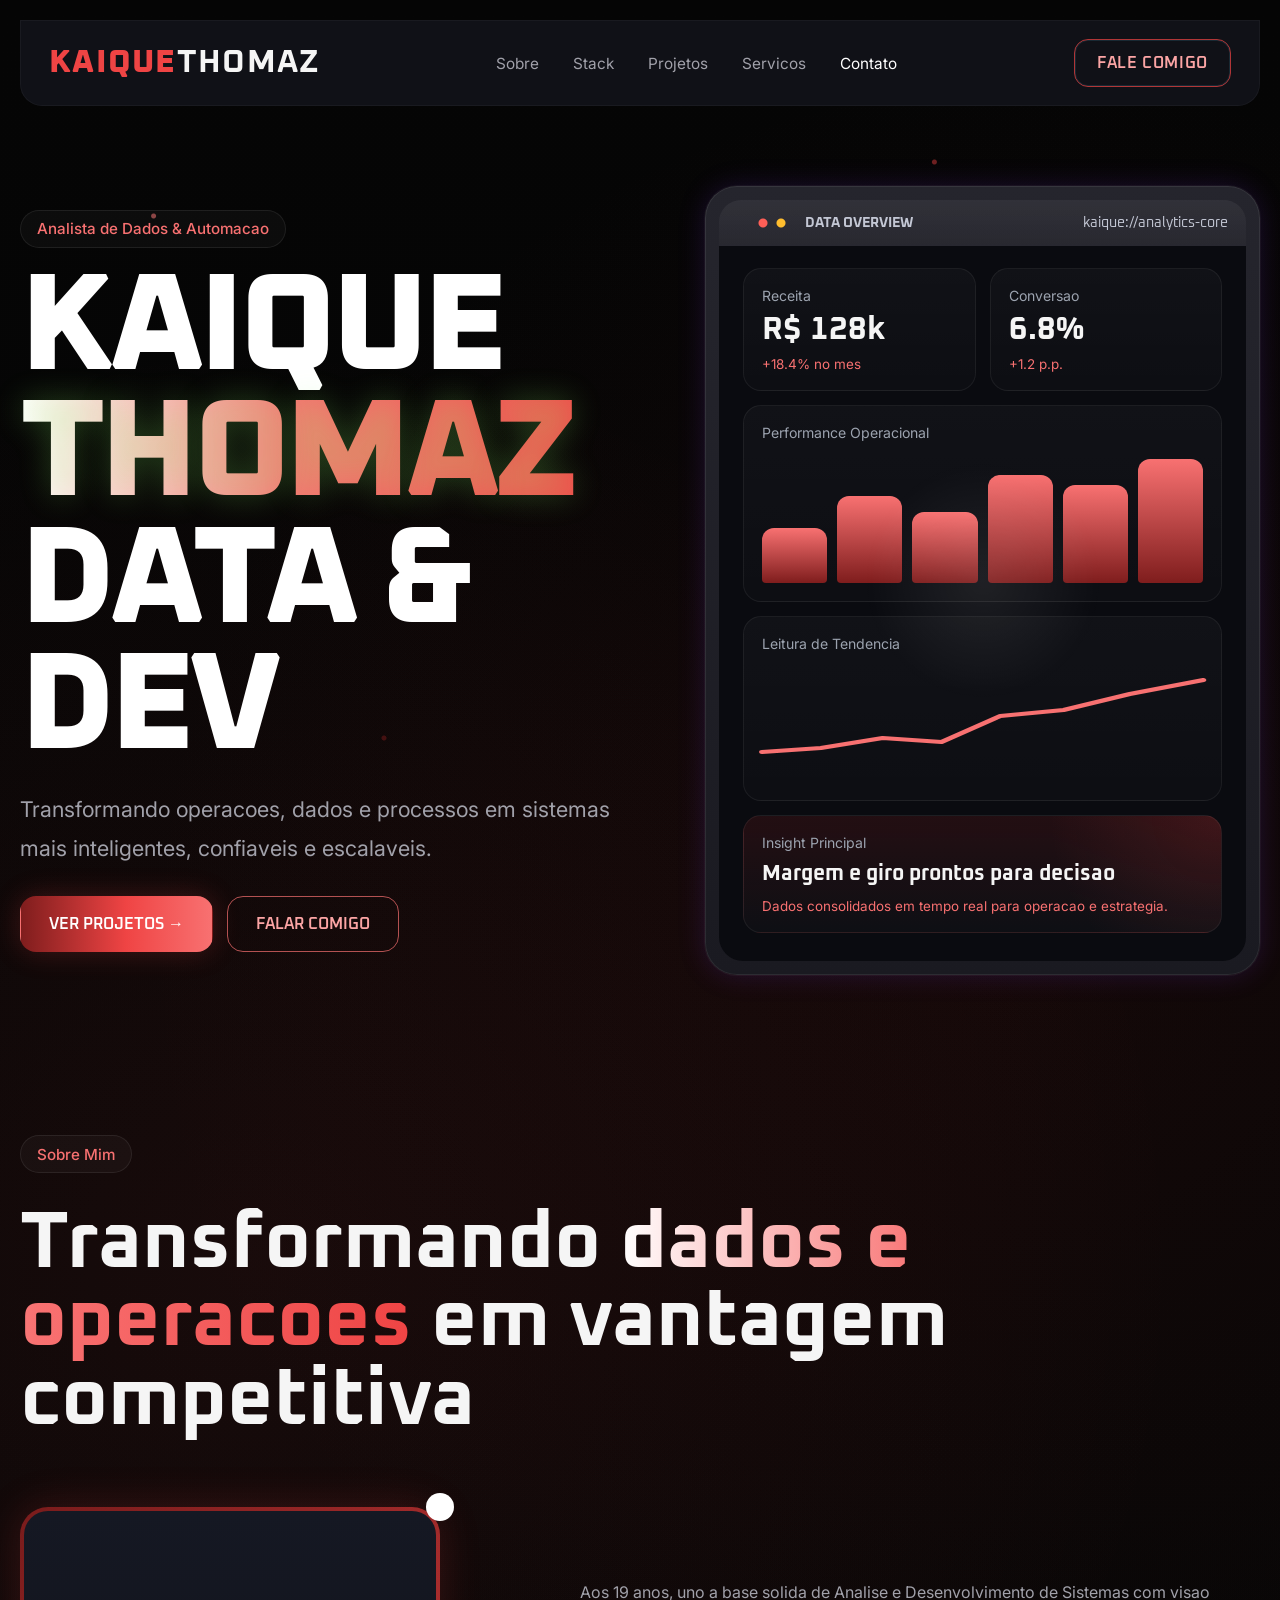
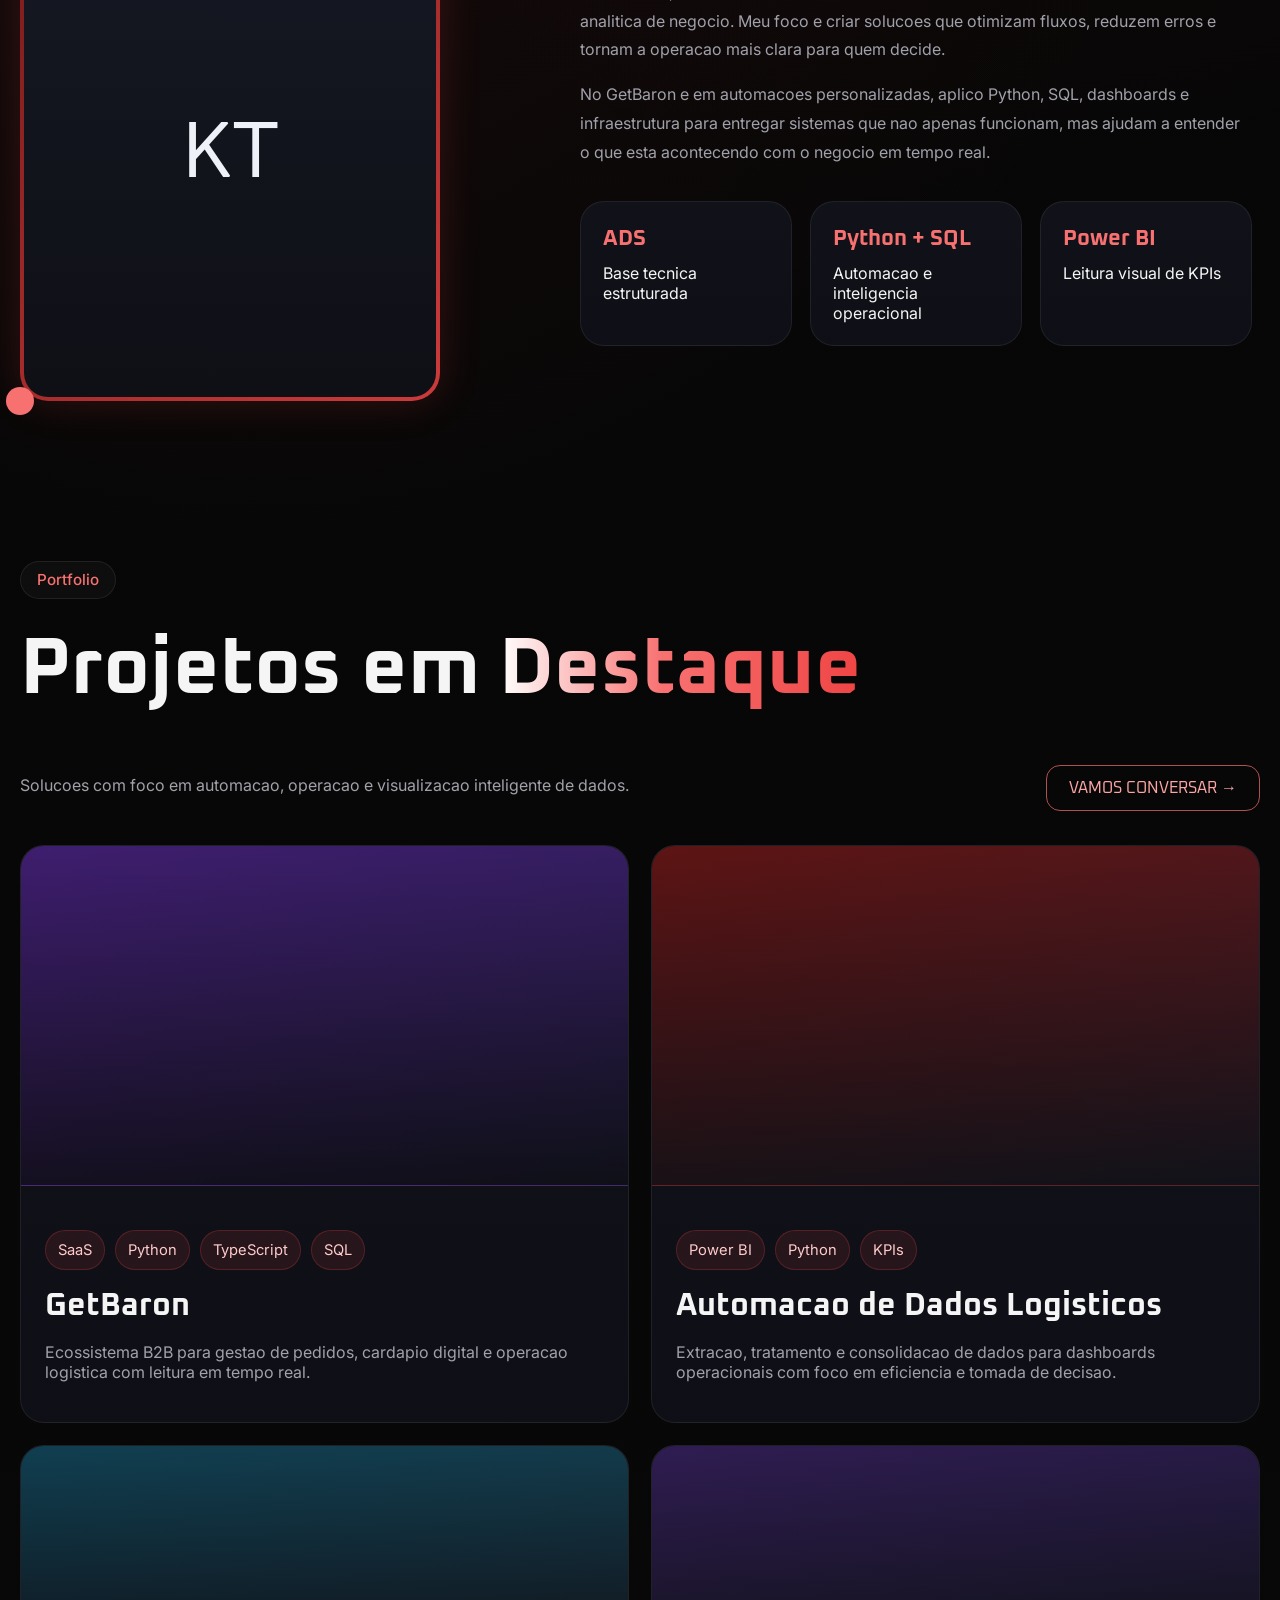
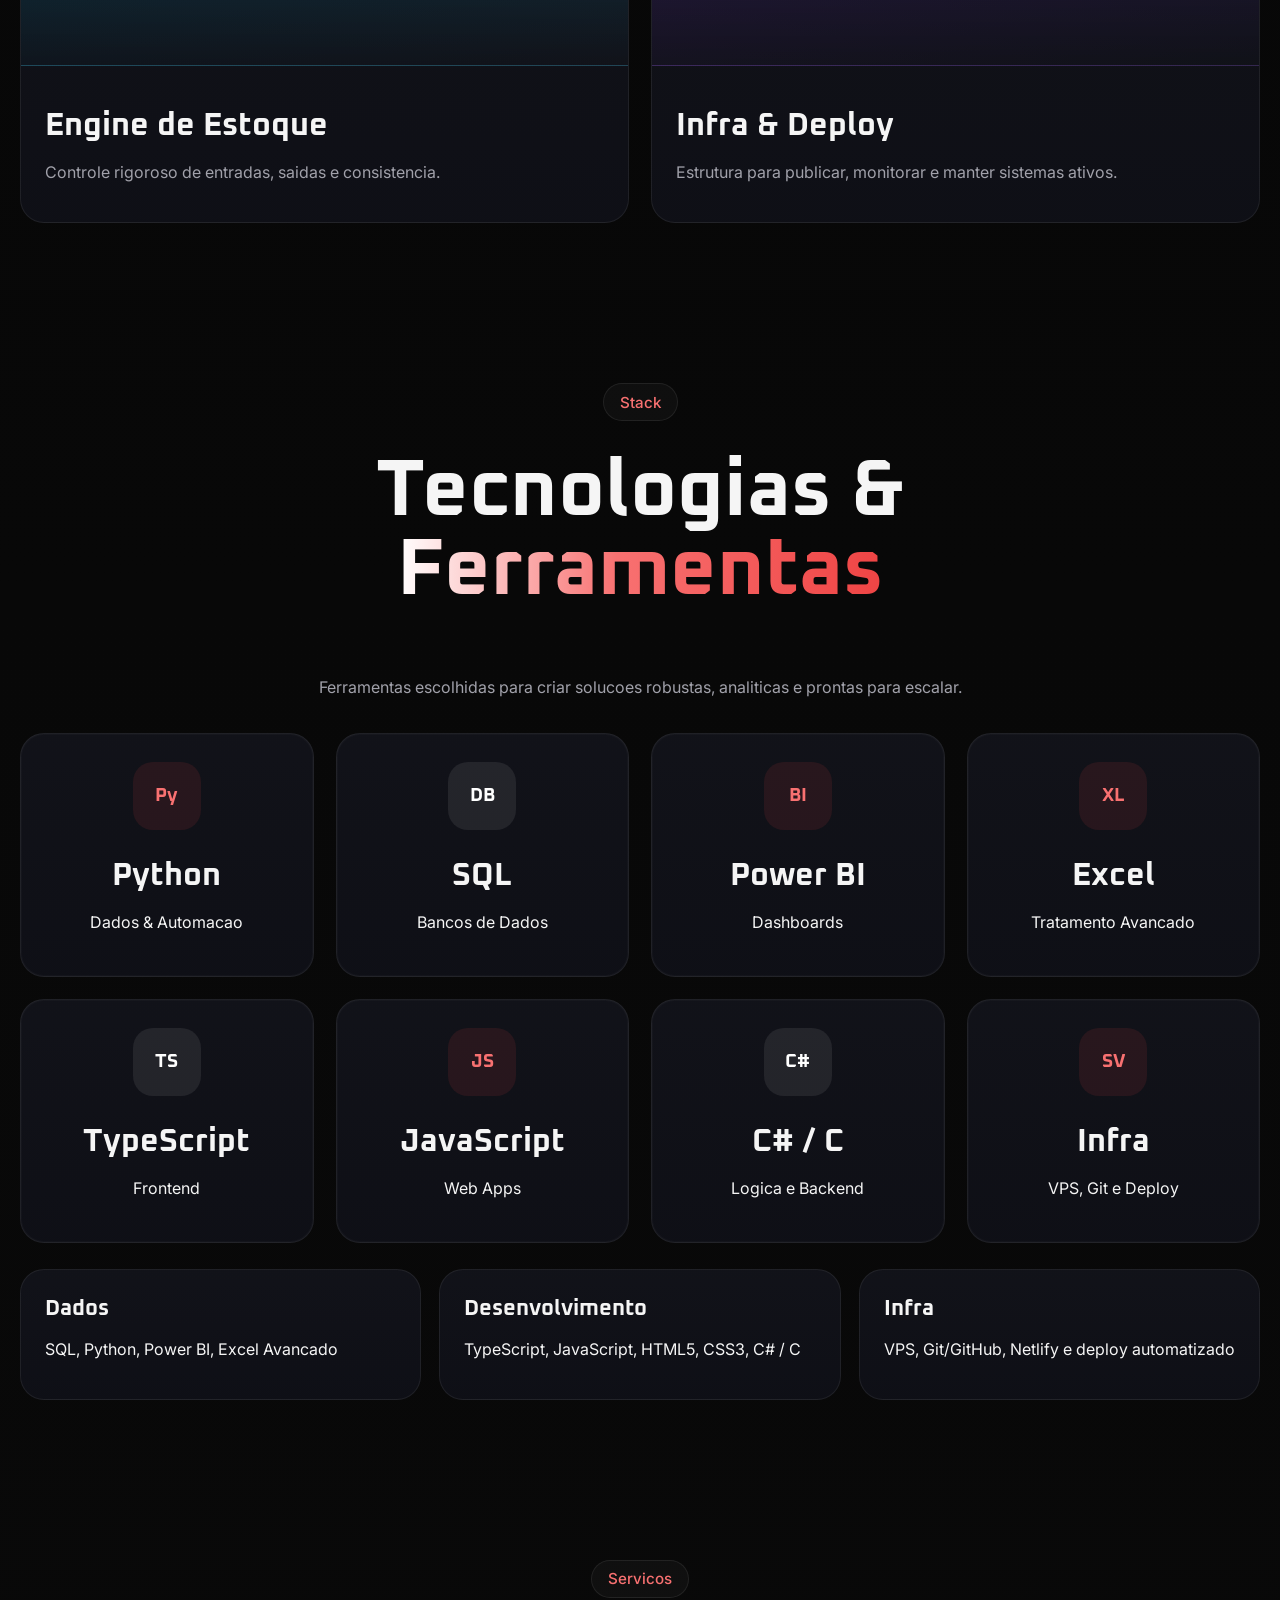
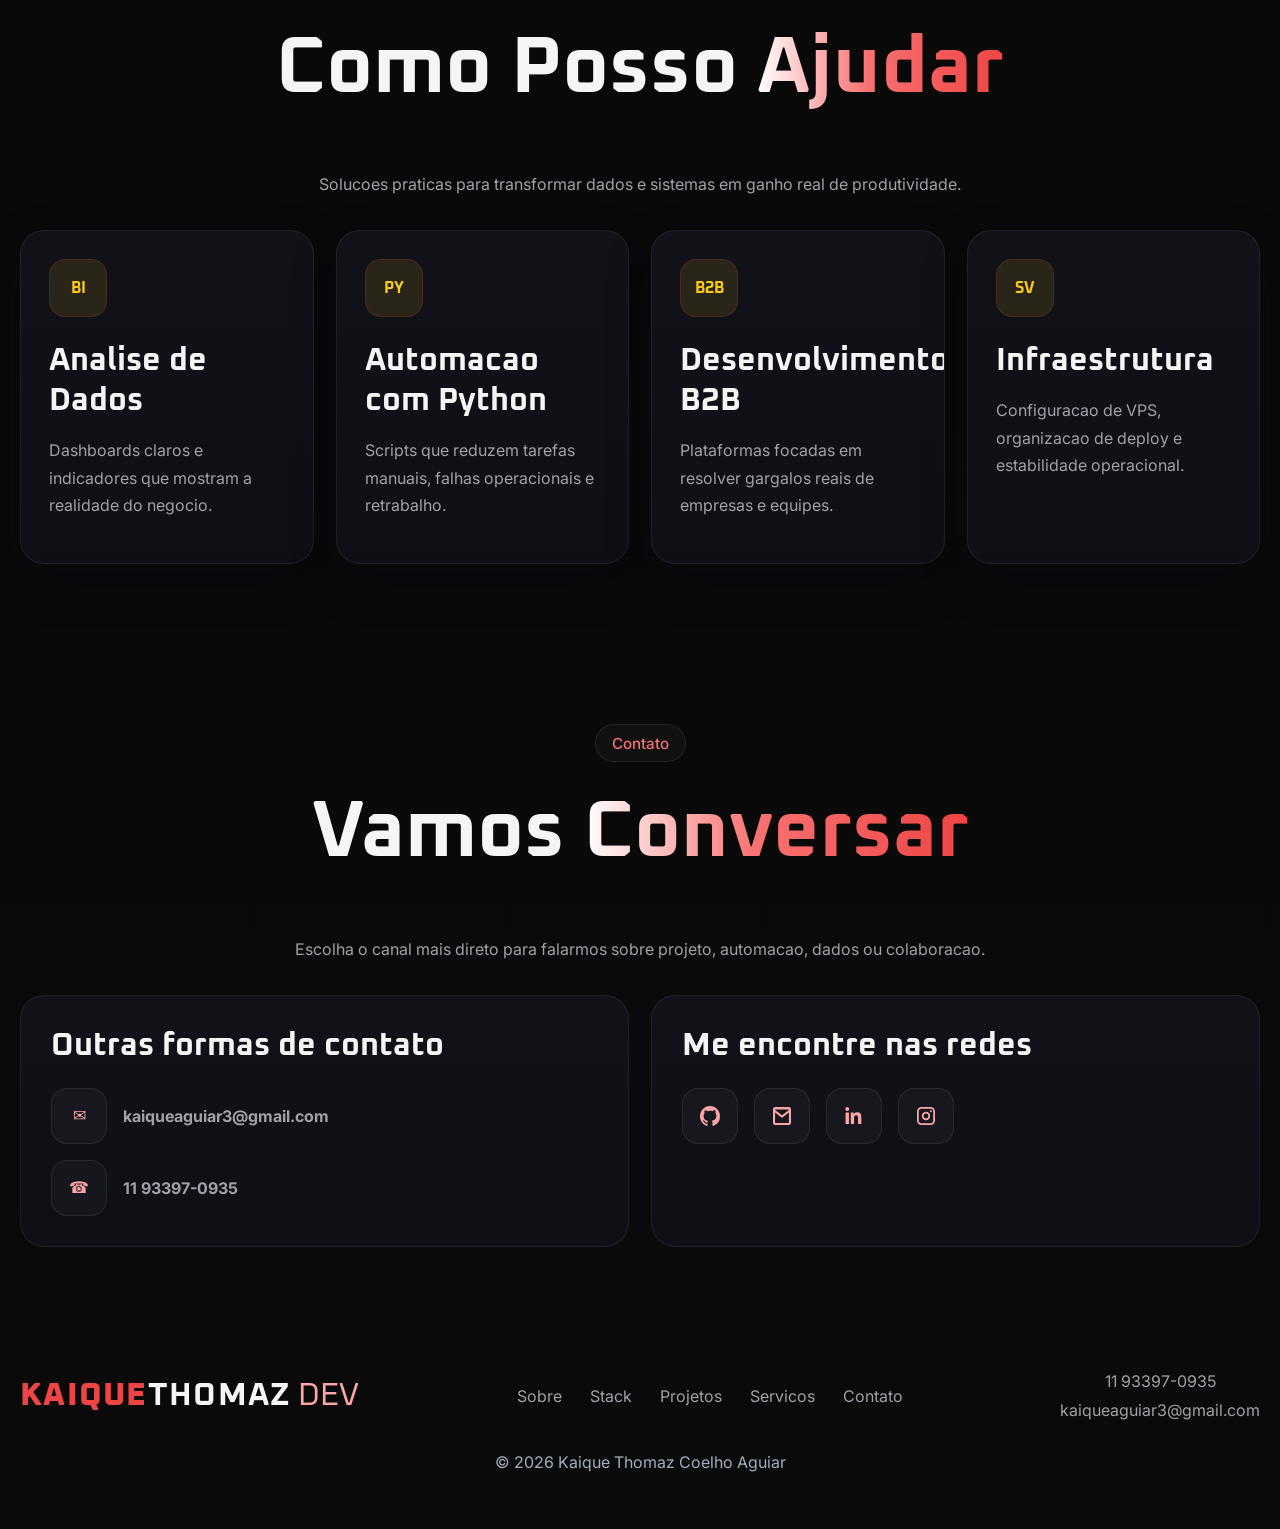
==== index.html @ b76606b0 "fix: mover arquivos para raiz do repositório para resolver erro 404 no Netlify - Movido index.html, " ====
<!DOCTYPE html>
<html lang="pt-BR">
  <head>
    <meta charset="UTF-8" />
    <meta name="viewport" content="width=device-width, initial-scale=1.0" />
    <title>Kaique Thomaz | Data, Automacao e Desenvolvimento</title>
    <meta
      name="description"
      content="Portfolio de Kaique Thomaz com foco em dados, automacao, desenvolvimento B2B e solucoes operacionais."
    />
    <link rel="preconnect" href="https://fonts.googleapis.com" />
    <link rel="preconnect" href="https://fonts.gstatic.com" crossorigin />
    <link
      href="https://fonts.googleapis.com/css2?family=Inter:wght@400;500;600;700;800&family=Oxanium:wght@400;500;600;700;800&display=swap"
      rel="stylesheet"
    />
    <link rel="stylesheet" href="styles.css" />
  </head>
  <body>
    <div class="site-bg"></div>
    <div class="page-shell">
      <header class="site-header">
        <a href="#inicio" class="logo"><span>KAIQUE</span>THOMAZ</a>
        <nav class="main-nav" aria-label="Menu principal">
          <a href="#sobre">Sobre</a>
          <a href="#stack">Stack</a>
          <a href="#projetos">Projetos</a>
          <a href="#servicos">Servicos</a>
          <a href="#contato">Contato</a>
        </nav>
        <a
          class="header-cta"
          href="https://wa.me/5511933970935"
          target="_blank"
          rel="noreferrer"
          >FALE COMIGO</a
        >
      </header>

      <main id="inicio">
        <section class="hero section">
          <div class="hero-copy reveal">
            <p class="hero-badge">Analista de Dados &amp; Automacao</p>
            <h1>
              KAIQUE
              <span>THOMAZ</span>
              DATA &amp; DEV
            </h1>
            <p class="hero-subtitle">
              Transformando operacoes, dados e processos em sistemas mais
              inteligentes, confiaveis e escalaveis.
            </p>
            <div class="hero-actions">
              <a class="btn btn-primary" href="#projetos">VER PROJETOS &rarr;</a>
              <a class="btn btn-secondary" href="#contato">FALAR COMIGO</a>
            </div>
          </div>

          <div class="hero-visual reveal" aria-hidden="true">
            <div class="terminal-frame" data-tilt>
              <div class="terminal-top">
                <span class="terminal-dots"></span>
                <strong>DATA OVERVIEW</strong>
                <span>kaique://analytics-core</span>
              </div>
              <div class="terminal-body">
                <div class="dashboard-grid">
                  <article class="kpi-card">
                    <span>Receita</span>
                    <strong>R$ 128k</strong>
                    <small>+18.4% no mes</small>
                  </article>
                  <article class="kpi-card">
                    <span>Conversao</span>
                    <strong>6.8%</strong>
                    <small>+1.2 p.p.</small>
                  </article>
                  <article class="kpi-card wide">
                    <span>Performance Operacional</span>
                    <div class="bar-chart">
                      <i></i>
                      <i></i>
                      <i></i>
                      <i></i>
                      <i></i>
                      <i></i>
                    </div>
                  </article>
                  <article class="kpi-card wide">
                    <span>Leitura de Tendencia</span>
                    <div class="line-chart">
                      <svg viewBox="0 0 300 120" preserveAspectRatio="none">
                        <polyline
                          points="0,90 40,86 82,76 122,80 162,54 205,48 250,32 300,18"
                        />
                      </svg>
                    </div>
                  </article>
                  <article class="kpi-card wide highlight-card">
                    <span>Insight Principal</span>
                    <strong>Margem e giro prontos para decisao</strong>
                    <small>Dados consolidados em tempo real para operacao e estrategia.</small>
                  </article>
                </div>
              </div>
            </div>
          </div>
        </section>

        <section id="sobre" class="section">
          <div class="section-lead reveal">
            <p class="eyebrow">Sobre Mim</p>
            <h2>
              Transformando
              <span>dados e operacoes</span>
              em vantagem competitiva
            </h2>
          </div>
          <div class="about-grid">
            <div class="about-photo reveal">
              <div class="photo-frame">
                <div class="photo-placeholder">KT</div>
              </div>
            </div>
            <div class="about-copy reveal">
              <p>
                Aos 19 anos, uno a base solida de Analise e Desenvolvimento de
                Sistemas com visao analitica de negocio. Meu foco e criar
                solucoes que otimizam fluxos, reduzem erros e tornam a operacao
                mais clara para quem decide.
              </p>
              <p>
                No GetBaron e em automacoes personalizadas, aplico Python, SQL,
                dashboards e infraestrutura para entregar sistemas que nao
                apenas funcionam, mas ajudam a entender o que esta acontecendo
                com o negocio em tempo real.
              </p>

              <div class="about-metrics">
                <article>
                  <strong>ADS</strong>
                  <span>Base tecnica estruturada</span>
                </article>
                <article>
                  <strong>Python + SQL</strong>
                  <span>Automacao e inteligencia operacional</span>
                </article>
                <article>
                  <strong>Power BI</strong>
                  <span>Leitura visual de KPIs</span>
                </article>
              </div>
            </div>
          </div>
        </section>

        <section id="projetos" class="section">
          <div class="section-head-row reveal">
            <div class="section-lead">
              <p class="eyebrow">Portfolio</p>
              <h2>
                Projetos em
                <span>Destaque</span>
              </h2>
              <p class="section-subtext">
                Solucoes com foco em automacao, operacao e visualizacao
                inteligente de dados.
              </p>
            </div>
            <a class="ghost-link" href="#contato">VAMOS CONVERSAR &rarr;</a>
          </div>

          <div class="projects-showcase">
            <article class="showcase-card large reveal">
              <div class="showcase-thumb thumb-getbaron"></div>
              <div class="showcase-copy">
                <ul class="tag-list">
                  <li>SaaS</li>
                  <li>Python</li>
                  <li>TypeScript</li>
                  <li>SQL</li>
                </ul>
                <h3>GetBaron</h3>
                <p>
                  Ecossistema B2B para gestao de pedidos, cardapio digital e
                  operacao logistica com leitura em tempo real.
                </p>
              </div>
            </article>
            <article class="showcase-card large reveal">
              <div class="showcase-thumb thumb-dashboard"></div>
              <div class="showcase-copy">
                <ul class="tag-list">
                  <li>Power BI</li>
                  <li>Python</li>
                  <li>KPIs</li>
                </ul>
                <h3>Automacao de Dados Logisticos</h3>
                <p>
                  Extracao, tratamento e consolidacao de dados para dashboards
                  operacionais com foco em eficiencia e tomada de decisao.
                </p>
              </div>
            </article>
            <article class="showcase-card small reveal">
              <div class="showcase-thumb thumb-code"></div>
              <div class="showcase-copy">
                <h3>Engine de Estoque</h3>
                <p>Controle rigoroso de entradas, saidas e consistencia.</p>
              </div>
            </article>
            <article class="showcase-card small reveal">
              <div class="showcase-thumb thumb-vps"></div>
              <div class="showcase-copy">
                <h3>Infra &amp; Deploy</h3>
                <p>Estrutura para publicar, monitorar e manter sistemas ativos.</p>
              </div>
            </article>
          </div>
        </section>

        <section id="stack" class="section">
          <div class="section-lead center reveal">
            <p class="eyebrow">Stack</p>
            <h2>
              Tecnologias &amp;
              <span>Ferramentas</span>
            </h2>
            <p class="section-subtext">
              Ferramentas escolhidas para criar solucoes robustas, analiticas e
              prontas para escalar.
            </p>
          </div>

          <div class="tech-grid">
            <article class="tech-card reveal">
              <div class="tech-icon python">Py</div>
              <h3>Python</h3>
              <p>Dados &amp; Automacao</p>
            </article>
            <article class="tech-card reveal">
              <div class="tech-icon sql">DB</div>
              <h3>SQL</h3>
              <p>Bancos de Dados</p>
            </article>
            <article class="tech-card reveal">
              <div class="tech-icon powerbi">BI</div>
              <h3>Power BI</h3>
              <p>Dashboards</p>
            </article>
            <article class="tech-card reveal">
              <div class="tech-icon excel">XL</div>
              <h3>Excel</h3>
              <p>Tratamento Avancado</p>
            </article>
            <article class="tech-card reveal">
              <div class="tech-icon typescript">TS</div>
              <h3>TypeScript</h3>
              <p>Frontend</p>
            </article>
            <article class="tech-card reveal">
              <div class="tech-icon javascript">JS</div>
              <h3>JavaScript</h3>
              <p>Web Apps</p>
            </article>
            <article class="tech-card reveal">
              <div class="tech-icon csharp">C#</div>
              <h3>C# / C</h3>
              <p>Logica e Backend</p>
            </article>
            <article class="tech-card reveal">
              <div class="tech-icon infra">SV</div>
              <h3>Infra</h3>
              <p>VPS, Git e Deploy</p>
            </article>
          </div>

          <div class="stack-categories reveal">
            <article>
              <h3>Dados</h3>
              <p>SQL, Python, Power BI, Excel Avancado</p>
            </article>
            <article>
              <h3>Desenvolvimento</h3>
              <p>TypeScript, JavaScript, HTML5, CSS3, C# / C</p>
            </article>
            <article>
              <h3>Infra</h3>
              <p>VPS, Git/GitHub, Netlify e deploy automatizado</p>
            </article>
          </div>
        </section>

        <section id="servicos" class="section">
          <div class="section-lead center reveal">
            <p class="eyebrow">Servicos</p>
            <h2>
              Como Posso
              <span>Ajudar</span>
            </h2>
            <p class="section-subtext">
              Solucoes praticas para transformar dados e sistemas em ganho real
              de produtividade.
            </p>
          </div>
          <div class="services-grid">
            <article class="service-card reveal">
              <div class="service-icon">BI</div>
              <h3>Analise de Dados</h3>
              <p>Dashboards claros e indicadores que mostram a realidade do negocio.</p>
            </article>
            <article class="service-card reveal">
              <div class="service-icon">PY</div>
              <h3>Automacao com Python</h3>
              <p>Scripts que reduzem tarefas manuais, falhas operacionais e retrabalho.</p>
            </article>
            <article class="service-card reveal">
              <div class="service-icon">B2B</div>
              <h3>Desenvolvimento B2B</h3>
              <p>Plataformas focadas em resolver gargalos reais de empresas e equipes.</p>
            </article>
            <article class="service-card reveal">
              <div class="service-icon">SV</div>
              <h3>Infraestrutura</h3>
              <p>Configuracao de VPS, organizacao de deploy e estabilidade operacional.</p>
            </article>
          </div>
        </section>

        <section id="contato" class="section">
          <div class="section-lead center reveal">
            <p class="eyebrow">Contato</p>
            <h2>
              Vamos
              <span>Conversar</span>
            </h2>
            <p class="section-subtext">
              Escolha o canal mais direto para falarmos sobre projeto,
              automacao, dados ou colaboracao.
            </p>
          </div>
          <div class="contact-grid">
            <article class="contact-panel reveal">
              <h3>Outras formas de contato</h3>
              <div class="contact-lines">
                <a href="mailto:kaiqueaguiar3@gmail.com">
                  <span class="contact-mini">&#9993;</span>
                  <strong>kaiqueaguiar3@gmail.com</strong>
                </a>
                <a href="https://wa.me/5511933970935" target="_blank" rel="noreferrer">
                  <span class="contact-mini">&#9742;</span>
                  <strong>11 93397-0935</strong>
                </a>
              </div>
            </article>
            <article class="contact-panel reveal">
              <h3>Me encontre nas redes</h3>
              <div class="social-grid">
                <a class="social-card" href="https://github.com/kaiquethomaz" target="_blank" rel="noreferrer" aria-label="GitHub">
                  <svg viewBox="0 0 24 24" aria-hidden="true">
                    <path d="M12 2C6.48 2 2 6.58 2 12.23c0 4.52 2.87 8.35 6.84 9.71.5.1.68-.22.68-.49 0-.24-.01-1.04-.01-1.88-2.78.62-3.37-1.2-3.37-1.2-.45-1.18-1.11-1.49-1.11-1.49-.91-.64.07-.63.07-.63 1 .08 1.53 1.05 1.53 1.05.9 1.57 2.35 1.12 2.92.85.09-.67.35-1.12.63-1.38-2.22-.26-4.55-1.14-4.55-5.09 0-1.13.39-2.05 1.03-2.78-.11-.26-.45-1.3.1-2.71 0 0 .84-.28 2.75 1.06A9.28 9.28 0 0 1 12 6.84c.85 0 1.71.12 2.51.35 1.91-1.34 2.75-1.06 2.75-1.06.55 1.41.21 2.45.1 2.71.64.73 1.03 1.65 1.03 2.78 0 3.96-2.34 4.83-4.57 5.08.36.32.68.95.68 1.92 0 1.39-.01 2.52-.01 2.86 0 .27.18.59.69.49A10.25 10.25 0 0 0 22 12.23C22 6.58 17.52 2 12 2Z"/>
                  </svg>
                </a>
                <a class="social-card" href="mailto:kaiqueaguiar3@gmail.com" aria-label="E-mail">
                  <svg viewBox="0 0 24 24" aria-hidden="true">
                    <path d="M3 5.25A2.25 2.25 0 0 1 5.25 3h13.5A2.25 2.25 0 0 1 21 5.25v13.5A2.25 2.25 0 0 1 18.75 21H5.25A2.25 2.25 0 0 1 3 18.75V5.25Zm2.1.49v.17L12 11.3l6.9-5.39v-.17a.15.15 0 0 0-.15-.14H5.25a.15.15 0 0 0-.15.14Zm13.8 2.83L12.55 13.5a.9.9 0 0 1-1.1 0L5.1 8.57v10.18c0 .08.07.15.15.15h13.5c.08 0 .15-.07.15-.15V8.57Z"/>
                  </svg>
                </a>
                <a class="social-card" href="https://www.linkedin.com/in/kaique-thomaz-891510310?utm_source=share_via&utm_content=profile&utm_medium=member_ios" target="_blank" rel="noreferrer" aria-label="LinkedIn">
                  <svg viewBox="0 0 24 24" aria-hidden="true">
                    <path d="M6.94 8.5H3.56V20h3.38V8.5ZM5.25 3A1.97 1.97 0 0 0 3.3 4.97c0 1.08.87 1.97 1.95 1.97 1.07 0 1.95-.89 1.95-1.97A1.97 1.97 0 0 0 5.25 3Zm6.84 5.5H8.78V20h3.31v-5.69c0-1.5.28-2.95 2.11-2.95 1.8 0 1.83 1.7 1.83 3.05V20h3.32v-6.27c0-3.08-.66-5.45-4.26-5.45-1.74 0-2.9.98-3.37 1.91h-.05V8.5Z"/>
                  </svg>
                </a>
                <a class="social-card" href="https://www.instagram.com/_kaiquethomaz_/" target="_blank" rel="noreferrer" aria-label="Instagram">
                  <svg viewBox="0 0 24 24" aria-hidden="true">
                    <path d="M7.5 3h9A4.5 4.5 0 0 1 21 7.5v9a4.5 4.5 0 0 1-4.5 4.5h-9A4.5 4.5 0 0 1 3 16.5v-9A4.5 4.5 0 0 1 7.5 3Zm0 1.8A2.7 2.7 0 0 0 4.8 7.5v9a2.7 2.7 0 0 0 2.7 2.7h9a2.7 2.7 0 0 0 2.7-2.7v-9a2.7 2.7 0 0 0-2.7-2.7h-9Zm9.45 1.35a1.05 1.05 0 1 1 0 2.1 1.05 1.05 0 0 1 0-2.1ZM12 7.8A4.2 4.2 0 1 1 7.8 12 4.2 4.2 0 0 1 12 7.8Zm0 1.8A2.4 2.4 0 1 0 14.4 12 2.4 2.4 0 0 0 12 9.6Z"/>
                  </svg>
                </a>
              </div>
            </article>
          </div>
        </section>
      </main>

      <footer class="site-footer">
        <div class="footer-brand">
          <a href="#inicio" class="logo"><span>KAIQUE</span>THOMAZ</a>
          <span>DEV</span>
        </div>
        <nav class="footer-nav" aria-label="Menu rodape">
          <a href="#sobre">Sobre</a>
          <a href="#stack">Stack</a>
          <a href="#projetos">Projetos</a>
          <a href="#servicos">Servicos</a>
          <a href="#contato">Contato</a>
        </nav>
        <div class="footer-contact">
          <p>11 93397-0935</p>
          <p>kaiqueaguiar3@gmail.com</p>
        </div>
        <p class="footer-copy">&copy; 2026 Kaique Thomaz Coelho Aguiar</p>
      </footer>
    </div>

    <script src="script.js"></script>
  </body>
</html>
---- styles.css ----
:root {
  --bg: #07111b;
  --bg-soft: #0b1a29;
  --panel: rgba(10, 25, 39, 0.72);
  --panel-strong: rgba(8, 19, 31, 0.9);
  --text: #e7f8ff;
  --muted: #9db8c9;
  --line: rgba(112, 222, 255, 0.18);
  --blue: #56d6ff;
  --green: #8cff66;
  --green-deep: #5ddf34;
  --shadow: 0 22px 80px rgba(0, 0, 0, 0.35);
  --radius: 28px;
  --max-width: 1180px;
}

* {
  box-sizing: border-box;
}

html {
  scroll-behavior: smooth;
}

body {
  margin: 0;
  font-family: "Space Grotesk", sans-serif;
  color: var(--text);
  background:
    radial-gradient(circle at top left, rgba(86, 214, 255, 0.16), transparent 30%),
    radial-gradient(circle at top right, rgba(140, 255, 102, 0.12), transparent 24%),
    linear-gradient(180deg, #04101a 0%, #07111b 45%, #050b13 100%);
}

body::before {
  content: "";
  position: fixed;
  inset: 0;
  pointer-events: none;
  background-image:
    linear-gradient(rgba(255, 255, 255, 0.02) 1px, transparent 1px),
    linear-gradient(90deg, rgba(255, 255, 255, 0.02) 1px, transparent 1px);
  background-size: 72px 72px;
  mask-image: linear-gradient(180deg, rgba(255, 255, 255, 0.5), transparent 92%);
}

a {
  color: inherit;
  text-decoration: none;
}

.page-shell {
  width: min(calc(100% - 32px), var(--max-width));
  margin: 0 auto;
}

.section {
  padding: 44px 0;
}

.site-header {
  position: sticky;
  top: 18px;
  z-index: 10;
  display: flex;
  align-items: center;
  justify-content: space-between;
  gap: 18px;
  margin-top: 18px;
  padding: 16px 22px;
  border: 1px solid var(--line);
  border-radius: 20px;
  background: rgba(4, 14, 24, 0.72);
  backdrop-filter: blur(18px);
  box-shadow: var(--shadow);
}

.logo {
  font-family: "Sora", sans-serif;
  font-size: 1.15rem;
  font-weight: 700;
  letter-spacing: 0.12em;
}

.logo span {
  color: var(--green);
  font-weight: 800;
}

.main-nav {
  display: flex;
  align-items: center;
  gap: 22px;
  color: var(--muted);
}

.main-nav a {
  position: relative;
  transition: color 0.2s ease;
}

.main-nav a::after {
  content: "";
  position: absolute;
  left: 0;
  bottom: -8px;
  width: 100%;
  height: 2px;
  transform: scaleX(0);
  transform-origin: center;
  background: linear-gradient(90deg, transparent, var(--blue), transparent);
  transition: transform 0.2s ease;
}

.main-nav a:hover,
.main-nav a.active {
  color: var(--text);
}

.main-nav a:hover::after,
.main-nav a.active::after {
  transform: scaleX(1);
}

.header-cta,
.btn {
  display: inline-flex;
  align-items: center;
  justify-content: center;
  border-radius: 999px;
  font-weight: 700;
  letter-spacing: 0.04em;
  transition:
    transform 0.25s ease,
    box-shadow 0.25s ease,
    border-color 0.25s ease,
    background-color 0.25s ease;
}

.header-cta {
  padding: 12px 18px;
  border: 1px solid rgba(86, 214, 255, 0.7);
  color: var(--blue);
  box-shadow: 0 0 0 1px rgba(86, 214, 255, 0.12) inset;
}

.btn {
  padding: 15px 24px;
}

.btn:hover,
.header-cta:hover {
  transform: translateY(-2px);
}

.btn-primary {
  background: linear-gradient(135deg, var(--green) 0%, #69ff8c 100%);
  color: #08110c;
  box-shadow: 0 10px 36px rgba(140, 255, 102, 0.22);
}

.btn-ghost {
  border: 1px solid rgba(86, 214, 255, 0.7);
  color: var(--blue);
  background: rgba(8, 23, 37, 0.55);
}

.hero {
  display: grid;
  grid-template-columns: 1.2fr 0.8fr;
  gap: 28px;
  padding-top: 70px;
  align-items: center;
}

.hero-badge,
.eyebrow,
.project-kicker,
.signal-label {
  display: inline-flex;
  align-items: center;
  gap: 8px;
  margin: 0 0 18px;
  color: var(--blue);
  font-size: 0.9rem;
  letter-spacing: 0.1em;
  text-transform: uppercase;
}

.hero h1 {
  margin: 0;
  font-family: "Sora", sans-serif;
  font-size: clamp(3rem, 9vw, 6.6rem);
  line-height: 0.94;
  letter-spacing: -0.05em;
}

.hero h1 span {
  color: var(--green);
  display: block;
  text-shadow: 0 0 32px rgba(140, 255, 102, 0.24);
}

.hero-subtitle {
  max-width: 36rem;
  margin: 22px 0 0;
  color: var(--muted);
  font-size: 1.1rem;
  line-height: 1.7;
}

.hero-actions {
  display: flex;
  flex-wrap: wrap;
  gap: 14px;
  margin-top: 30px;
}

.hero-panel,
.project-card,
.service-card,
.stack-card,
.stat-card,
.timeline article {
  position: relative;
  overflow: hidden;
  border: 1px solid var(--line);
  border-radius: var(--radius);
  background: linear-gradient(180deg, rgba(11, 26, 41, 0.88), rgba(8, 17, 27, 0.88));
  box-shadow: var(--shadow);
}

.hero-panel::before,
.project-card::before,
.service-card::before,
.stack-card::before,
.stat-card::before,
.timeline article::before {
  content: "";
  position: absolute;
  inset: auto -30% -70% auto;
  width: 180px;
  height: 180px;
  border-radius: 50%;
  background: radial-gradient(circle, rgba(86, 214, 255, 0.24), transparent 65%);
}

.signal-card {
  padding: 28px;
}

.signal-grid {
  display: grid;
  grid-template-columns: repeat(2, minmax(0, 1fr));
  gap: 16px;
}

.signal-grid article,
.stat-card {
  padding: 20px;
  background: rgba(6, 17, 27, 0.6);
  border: 1px solid rgba(157, 184, 201, 0.12);
  border-radius: 20px;
}

.signal-grid strong,
.stat-card strong {
  display: block;
  margin-bottom: 8px;
  font-family: "Sora", sans-serif;
  font-size: 1.8rem;
}

.signal-grid strong {
  color: var(--green);
}

.signal-grid span,
.stat-card span,
.about-text p,
.stack-card p,
.project-card p,
.service-card p,
.footer-meta p {
  color: var(--muted);
  line-height: 1.7;
}

.section-heading {
  max-width: 780px;
  margin-bottom: 26px;
}

.section-heading h2 {
  margin: 0;
  font-family: "Sora", sans-serif;
  font-size: clamp(2rem, 5vw, 3.5rem);
  line-height: 1.05;
}

.about-layout {
  display: grid;
  grid-template-columns: 1.1fr 0.9fr;
  gap: 22px;
  align-items: start;
}

.about-text {
  padding: 4px 4px 0 0;
}

.stats-grid {
  display: grid;
  grid-template-columns: repeat(3, minmax(0, 1fr));
  gap: 16px;
}

.stat-card strong {
  color: var(--blue);
}

.timeline {
  display: grid;
  grid-template-columns: repeat(4, minmax(0, 1fr));
  gap: 16px;
  margin-top: 30px;
}

.timeline article {
  padding: 24px;
}

.timeline span {
  display: inline-block;
  margin-bottom: 12px;
  color: var(--green);
  font-family: "Sora", sans-serif;
  font-size: 1.6rem;
  font-weight: 700;
}

.stack-grid,
.projects-grid,
.services-grid {
  display: grid;
  gap: 18px;
}

.stack-grid {
  grid-template-columns: repeat(4, minmax(0, 1fr));
}

.stack-card {
  min-height: 206px;
  padding: 24px;
}

.stack-card.featured {
  border-color: rgba(140, 255, 102, 0.45);
}

.stack-card h3,
.project-card h3,
.service-card h3 {
  margin: 0 0 10px;
  font-family: "Sora", sans-serif;
  font-size: 1.35rem;
}

.stack-icon {
  display: grid;
  place-items: center;
  width: 54px;
  height: 54px;
  margin-bottom: 18px;
  border-radius: 16px;
  background: linear-gradient(135deg, rgba(86, 214, 255, 0.16), rgba(140, 255, 102, 0.12));
  border: 1px solid rgba(86, 214, 255, 0.28);
  color: var(--blue);
  font-family: "Sora", sans-serif;
  font-weight: 700;
}

.projects-grid {
  grid-template-columns: 1.2fr 1fr 1fr;
}

.project-card,
.service-card {
  padding: 28px;
}

.project-main {
  border-color: rgba(140, 255, 102, 0.45);
}

.tag-list {
  display: flex;
  flex-wrap: wrap;
  gap: 10px;
  padding: 0;
  margin: 20px 0 0;
  list-style: none;
}

.tag-list li {
  padding: 10px 12px;
  border-radius: 999px;
  border: 1px solid rgba(86, 214, 255, 0.2);
  color: var(--text);
  background: rgba(6, 17, 27, 0.56);
  font-size: 0.92rem;
}

.services-grid {
  grid-template-columns: repeat(4, minmax(0, 1fr));
}

.site-footer {
  padding-bottom: 70px;
}

.footer-cta {
  display: flex;
  flex-direction: column;
  align-items: flex-start;
  gap: 18px;
  padding: 34px;
  border: 1px solid rgba(140, 255, 102, 0.22);
  border-radius: calc(var(--radius) + 4px);
  background:
    radial-gradient(circle at right top, rgba(140, 255, 102, 0.13), transparent 28%),
    linear-gradient(180deg, rgba(9, 21, 33, 0.9), rgba(6, 15, 24, 0.9));
  box-shadow: var(--shadow);
}

.footer-cta h2 {
  margin: 0;
  font-family: "Sora", sans-serif;
  font-size: clamp(2rem, 5vw, 3.2rem);
  line-height: 1.05;
}

.footer-meta {
  display: flex;
  align-items: center;
  justify-content: space-between;
  gap: 18px;
  margin-top: 26px;
}

.social-links {
  display: flex;
  gap: 12px;
}

.social-links a {
  display: grid;
  place-items: center;
  width: 48px;
  height: 48px;
  border-radius: 50%;
  border: 1px solid rgba(86, 214, 255, 0.25);
  background: rgba(8, 23, 37, 0.7);
}

.social-links svg {
  width: 20px;
  height: 20px;
  fill: var(--text);
}

.reveal {
  opacity: 0;
  transform: translateY(24px);
  transition:
    opacity 0.75s ease,
    transform 0.75s ease;
}

.reveal.visible {
  opacity: 1;
  transform: translateY(0);
}

@media (max-width: 1080px) {
  .hero,
  .about-layout,
  .projects-grid,
  .services-grid,
  .stack-grid,
  .timeline,
  .stats-grid {
    grid-template-columns: repeat(2, minmax(0, 1fr));
  }

  .site-header {
    flex-wrap: wrap;
    justify-content: center;
  }

  .main-nav {
    order: 3;
    width: 100%;
    justify-content: center;
    flex-wrap: wrap;
  }
}

@media (max-width: 720px) {
  .page-shell {
    width: min(calc(100% - 20px), var(--max-width));
  }

  .section {
    padding: 32px 0;
  }

  .site-header {
    top: 10px;
    padding: 14px 16px;
  }

  .hero,
  .about-layout,
  .projects-grid,
  .services-grid,
  .stack-grid,
  .timeline,
  .stats-grid,
  .signal-grid,
  .footer-meta {
    grid-template-columns: 1fr;
    display: grid;
  }

  .hero {
    padding-top: 48px;
  }

  .main-nav {
    gap: 14px;
    font-size: 0.95rem;
  }

  .header-cta,
  .btn {
    width: 100%;
  }

  .hero-actions {
    flex-direction: column;
  }

  .footer-meta {
    justify-items: start;
  }
}

/* Clean tech refresh */

:root {
  --bg: #0a192f;
  --bg-alt: #10243f;
  --surface: #112240;
  --surface-soft: #0f2138;
  --line: rgba(160, 174, 192, 0.16);
  --title: #ffffff;
  --text: #a0aec0;
  --accent: #4fd1c5;
  --accent-strong: #00bcd4;
  --shadow: 0 18px 45px rgba(2, 12, 27, 0.28);
  --radius: 24px;
  --max-width: 1140px;
}

body {
  font-family: "Inter", sans-serif;
  color: var(--title);
  background:
    radial-gradient(circle at top right, rgba(79, 209, 197, 0.08), transparent 22%),
    linear-gradient(180deg, #0a192f 0%, #0d1b31 100%);
}

body::before {
  background: linear-gradient(180deg, rgba(255, 255, 255, 0.02), transparent 35%);
}

.page-shell {
  width: min(calc(100% - 40px), var(--max-width));
}

.section {
  padding: 56px 0;
}

.site-header {
  top: 20px;
  gap: 24px;
  margin-top: 20px;
  padding: 18px 24px;
  border: 1px solid var(--line);
  border-radius: 18px;
  background: rgba(10, 25, 47, 0.82);
  backdrop-filter: blur(14px);
  box-shadow: none;
}

.logo {
  font-family: "Inter", sans-serif;
  font-size: 1rem;
  font-weight: 700;
  letter-spacing: 0.02em;
}

.main-nav {
  gap: 28px;
  color: var(--text);
}

.main-nav a {
  color: var(--text);
  font-size: 0.96rem;
}

.main-nav a::after {
  display: none;
}

.main-nav a:hover,
.main-nav a.active {
  color: var(--title);
}

.hero {
  grid-template-columns: minmax(0, 1.15fr) minmax(320px, 0.85fr);
  gap: 32px;
  align-items: center;
  min-height: calc(100vh - 160px);
  padding-top: 48px;
}

.eyebrow {
  margin: 0 0 16px;
  color: var(--accent);
  font-size: 0.84rem;
  font-weight: 600;
  letter-spacing: 0.1em;
  text-transform: uppercase;
}

.hero h1,
.section-heading h2,
.contact-card h2,
.profile-body h2 {
  margin: 0;
  color: var(--title);
  font-weight: 800;
  letter-spacing: -0.04em;
  font-family: "Inter", sans-serif;
}

.hero h1 {
  font-size: clamp(3rem, 9vw, 5.4rem);
  line-height: 0.95;
}

.hero-subtitle,
.about-copy p,
.metric-card span,
.project-content p,
.contact-text,
.site-footer p,
.stack-group li,
.profile-highlights li {
  color: var(--text);
  line-height: 1.8;
}

.hero-subtitle {
  max-width: 38rem;
  margin: 18px 0 0;
  font-size: 1.1rem;
}

.hero-actions {
  gap: 14px;
  margin-top: 28px;
}

.btn {
  min-height: 52px;
  padding: 0 22px;
  border-radius: 12px;
  border: 1px solid transparent;
  font-weight: 600;
  letter-spacing: 0;
}

.btn-primary {
  background: var(--accent);
  color: #062a2f;
  box-shadow: none;
}

.btn-secondary {
  display: inline-flex;
  align-items: center;
  justify-content: center;
  border-color: rgba(79, 209, 197, 0.4);
  color: var(--title);
  background: rgba(255, 255, 255, 0.02);
}

.btn:hover,
.btn-secondary:hover {
  transform: translateY(-1px);
}

.hero-profile,
.metric-card,
.project-card,
.stack-group,
.contact-card {
  border: 1px solid var(--line);
  border-radius: var(--radius);
  background: linear-gradient(180deg, rgba(17, 34, 64, 0.96), rgba(15, 33, 56, 0.96));
  box-shadow: var(--shadow);
}

.project-card::before {
  display: none;
}

.hero-profile {
  padding: 28px;
}

.profile-photo {
  display: grid;
  place-items: center;
  width: 112px;
  height: 112px;
  border-radius: 22px;
  background: linear-gradient(135deg, rgba(79, 209, 197, 0.18), rgba(0, 188, 212, 0.08));
  border: 1px solid rgba(79, 209, 197, 0.22);
}

.profile-photo span {
  font-size: 2rem;
  font-weight: 800;
  letter-spacing: -0.05em;
}

.profile-body {
  margin-top: 24px;
}

.profile-label,
.project-type {
  margin: 0 0 10px;
  color: var(--accent);
  font-size: 0.92rem;
  font-weight: 600;
}

.profile-body h2 {
  font-size: 1.9rem;
  line-height: 1.15;
}

.profile-highlights {
  display: grid;
  gap: 10px;
  padding-left: 18px;
  margin: 18px 0 0;
}

.section-heading {
  max-width: 720px;
  margin-bottom: 28px;
}

.section-heading h2,
.contact-card h2 {
  font-size: clamp(2rem, 5vw, 3.2rem);
  line-height: 1.04;
}

.about-grid {
  display: grid;
  grid-template-columns: minmax(0, 1.15fr) minmax(0, 0.85fr);
  gap: 22px;
  align-items: start;
}

.about-copy {
  padding-right: 8px;
}

.about-aside {
  display: grid;
  gap: 16px;
}

.metric-card {
  padding: 24px;
}

.metric-card strong {
  display: block;
  margin-bottom: 8px;
  color: var(--title);
  font-size: 1.05rem;
}

.projects-grid {
  display: grid;
  gap: 22px;
}

.project-card {
  display: grid;
  grid-template-columns: minmax(280px, 0.95fr) minmax(0, 1.05fr);
  gap: 24px;
  padding: 24px;
}

.project-preview {
  min-height: 230px;
  padding: 18px;
  border-radius: 18px;
  border: 1px solid rgba(160, 174, 192, 0.12);
  background: linear-gradient(180deg, rgba(255, 255, 255, 0.02), rgba(255, 255, 255, 0.01));
}

.window-bar {
  display: block;
  width: 72px;
  height: 10px;
  margin-bottom: 18px;
  border-radius: 999px;
  background: rgba(160, 174, 192, 0.22);
}

.preview-chart,
.preview-table,
.code-line {
  border-radius: 14px;
}

.preview-chart.large {
  height: 88px;
  margin-bottom: 14px;
  background:
    linear-gradient(180deg, rgba(79, 209, 197, 0.24), rgba(79, 209, 197, 0.04)),
    linear-gradient(90deg, transparent 8%, rgba(255, 255, 255, 0.08) 8%, rgba(255, 255, 255, 0.08) 10%, transparent 10%);
}

.preview-row {
  display: grid;
  grid-template-columns: repeat(2, 1fr);
  gap: 14px;
}

.preview-chart.small {
  height: 82px;
  background: rgba(79, 209, 197, 0.1);
}

.preview-table {
  height: 92px;
  margin-bottom: 14px;
  background:
    linear-gradient(rgba(255, 255, 255, 0.06) 1px, transparent 1px),
    linear-gradient(90deg, rgba(255, 255, 255, 0.06) 1px, transparent 1px),
    rgba(79, 209, 197, 0.08);
  background-size: 100% 24px, 26% 100%, auto;
}

.preview-chart.line {
  height: 92px;
  background:
    linear-gradient(135deg, rgba(79, 209, 197, 0.06), rgba(0, 188, 212, 0.14)),
    linear-gradient(180deg, transparent 50%, rgba(255, 255, 255, 0.05) 50%);
}

.code-line {
  height: 14px;
  margin-bottom: 12px;
  background: rgba(255, 255, 255, 0.08);
}

.code-line.wide {
  width: 100%;
}

.code-line.mid {
  width: 68%;
}

.code-line:not(.wide):not(.mid) {
  width: 84%;
}

.project-content h3,
.stack-group h3 {
  margin: 0 0 8px;
  color: var(--title);
  font-family: "Inter", sans-serif;
  font-size: 1.45rem;
}

.tag-list {
  display: flex;
  flex-wrap: wrap;
  gap: 10px;
  padding: 0;
  margin: 20px 0 0;
  list-style: none;
}

.tag-list li {
  padding: 10px 12px;
  border: 1px solid rgba(79, 209, 197, 0.16);
  border-radius: 999px;
  color: var(--title);
  background: transparent;
  font-size: 0.92rem;
}

.stack-groups {
  display: grid;
  grid-template-columns: 1fr;
  gap: 20px;
}

.stack-group {
  padding: 24px;
}

.stack-group-header {
  display: flex;
  align-items: end;
  justify-content: space-between;
  gap: 16px;
  margin-bottom: 18px;
}

.stack-group-label {
  margin: 0 0 8px;
  color: var(--accent);
  font-size: 0.8rem;
  font-weight: 700;
  letter-spacing: 0.1em;
  text-transform: uppercase;
}

.stack-icon-grid {
  display: grid;
  grid-template-columns: repeat(4, minmax(0, 1fr));
  gap: 16px;
}

.stack-tech-card {
  min-height: 180px;
  padding: 22px 18px;
  border: 1px solid rgba(160, 174, 192, 0.12);
  border-radius: 18px;
  background: rgba(255, 255, 255, 0.015);
  text-align: center;
}

.stack-tech-card h4 {
  margin: 18px 0 10px;
  color: var(--title);
  font-size: 1.05rem;
}

.stack-tech-card span {
  color: var(--text);
  font-size: 0.92rem;
  line-height: 1.6;
}

.stack-tech-icon {
  display: grid;
  place-items: center;
  width: 62px;
  height: 62px;
  margin: 0 auto;
  border-radius: 18px;
  border: 1px solid rgba(255, 255, 255, 0.08);
  font-size: 1rem;
  font-weight: 800;
  letter-spacing: 0.04em;
}

.stack-tech-icon.sql,
.stack-tech-icon.typescript,
.stack-tech-icon.git {
  color: #60a5fa;
  background: rgba(96, 165, 250, 0.1);
}

.stack-tech-icon.python,
.stack-tech-icon.excel {
  color: #facc15;
  background: rgba(250, 204, 21, 0.1);
}

.stack-tech-icon.powerbi,
.stack-tech-icon.css,
.stack-tech-icon.netlify {
  color: #22d3ee;
  background: rgba(34, 211, 238, 0.1);
}

.stack-tech-icon.javascript,
.stack-tech-icon.html,
.stack-tech-icon.deploy {
  color: #4fd1c5;
  background: rgba(79, 209, 197, 0.12);
}

.stack-tech-icon.csharp,
.stack-tech-icon.vps {
  color: #c084fc;
  background: rgba(192, 132, 252, 0.1);
}

.contact-card {
  display: grid;
  grid-template-columns: minmax(0, 1fr) auto;
  gap: 24px;
  align-items: center;
  padding: 30px;
}

.contact-actions {
  display: flex;
  flex-wrap: wrap;
  justify-content: flex-end;
  gap: 12px;
}

.contact-link {
  display: inline-flex;
  align-items: center;
  justify-content: center;
  min-height: 48px;
  padding: 0 18px;
  gap: 10px;
  border: 1px solid rgba(79, 209, 197, 0.22);
  border-radius: 12px;
  color: var(--title);
  background: rgba(255, 255, 255, 0.02);
  transition:
    transform 0.2s ease,
    border-color 0.2s ease,
    background-color 0.2s ease;
}

.contact-link:hover {
  border-color: rgba(79, 209, 197, 0.46);
  background: rgba(79, 209, 197, 0.06);
}

.site-footer {
  padding: 0 0 42px;
}

.site-footer p {
  margin: 0;
  text-align: center;
}

.contact-link svg {
  width: 18px;
  height: 18px;
  fill: currentColor;
  flex: 0 0 auto;
}

.contact-link span {
  line-height: 1;
}

@media (max-width: 980px) {
  .hero,
  .about-grid,
  .project-card,
  .contact-card,
  .stack-groups {
    grid-template-columns: 1fr;
  }

  .site-header {
    flex-direction: column;
  }

  .main-nav {
    gap: 18px;
    flex-wrap: wrap;
    justify-content: center;
  }

  .contact-actions {
    justify-content: flex-start;
  }

  .stack-icon-grid {
    grid-template-columns: repeat(2, minmax(0, 1fr));
  }
}

@media (max-width: 640px) {
  .page-shell {
    width: min(calc(100% - 24px), var(--max-width));
  }

  .section {
    padding: 40px 0;
  }

  .hero {
    min-height: auto;
    padding-top: 28px;
  }

  .hero-actions,
  .contact-actions {
    flex-direction: column;
  }

  .btn,
  .btn-secondary,
  .contact-link {
    width: 100%;
  }

  .project-card,
  .hero-profile,
  .contact-card,
  .stack-group,
  .metric-card {
    padding: 20px;
  }

  .stack-group-header,
  .stack-icon-grid {
    grid-template-columns: 1fr;
  }

  .stack-group-header {
    display: block;
  }
}

/* Premium redesign */

:root {
  --bg-main: #07080d;
  --surface-main: #12131a;
  --surface-soft: #171922;
  --border-soft: rgba(138, 92, 246, 0.16);
  --border-strong: rgba(42, 199, 255, 0.24);
  --text-main: #f5f7fb;
  --text-soft: #8d92a3;
  --purple: #7c3aed;
  --blue: #18c6f4;
  --glow: 0 0 28px rgba(124, 58, 237, 0.18);
  --radius-lg: 28px;
}

body {
  font-family: "Inter", sans-serif;
  background:
    radial-gradient(circle at 20% 20%, rgba(24, 198, 244, 0.08), transparent 18%),
    radial-gradient(circle at 80% 15%, rgba(124, 58, 237, 0.08), transparent 16%),
    linear-gradient(180deg, #07080d 0%, #090b11 100%);
  color: var(--text-main);
}

body::before {
  background:
    linear-gradient(rgba(255, 255, 255, 0.03) 1px, transparent 1px),
    linear-gradient(90deg, rgba(255, 255, 255, 0.03) 1px, transparent 1px);
  background-size: 96px 96px;
  opacity: 0.18;
}

.site-bg {
  position: fixed;
  inset: 0;
  pointer-events: none;
  background-image:
    radial-gradient(circle at 12% 24%, rgba(24, 198, 244, 0.9) 0 2px, transparent 3px),
    radial-gradient(circle at 73% 18%, rgba(124, 58, 237, 0.8) 0 2px, transparent 3px),
    radial-gradient(circle at 88% 70%, rgba(24, 198, 244, 0.9) 0 2px, transparent 3px),
    radial-gradient(circle at 30% 82%, rgba(124, 58, 237, 0.8) 0 2px, transparent 3px);
  opacity: 0.6;
}

.page-shell {
  width: min(calc(100% - 40px), 1380px);
}

.site-header {
  display: grid;
  grid-template-columns: auto 1fr auto;
  align-items: center;
  padding: 18px 28px;
  background: rgba(18, 19, 26, 0.92);
  border: 1px solid rgba(255, 255, 255, 0.04);
  border-radius: 0 0 22px 22px;
}

.logo,
.footer-brand .logo {
  font-family: "Oxanium", sans-serif;
  font-size: 2rem;
  font-weight: 700;
  letter-spacing: 0.04em;
}

.logo span,
.footer-brand .logo span {
  color: #4b7cff;
}

.main-nav {
  justify-content: center;
  gap: 34px;
}

.main-nav a,
.footer-nav a {
  color: var(--text-soft);
}

.header-cta {
  display: inline-flex;
  align-items: center;
  justify-content: center;
  min-height: 48px;
  padding: 0 22px;
  border-radius: 14px;
  border: 1px solid rgba(124, 58, 237, 0.7);
  color: #a97cff;
  font-family: "Oxanium", sans-serif;
  font-weight: 600;
}

.hero {
  grid-template-columns: minmax(0, 0.95fr) minmax(360px, 0.85fr);
  gap: 64px;
  min-height: calc(100vh - 130px);
  padding-top: 86px;
}

.hero-badge,
.eyebrow {
  display: inline-flex;
  align-items: center;
  min-height: 38px;
  padding: 0 16px;
  border-radius: 999px;
  border: 1px solid rgba(255, 255, 255, 0.08);
  background: rgba(255, 255, 255, 0.03);
  color: var(--blue);
  font-family: "Inter", sans-serif;
  font-size: 0.95rem;
  font-weight: 500;
  letter-spacing: 0;
  text-transform: none;
}

.hero h1,
.section-lead h2,
.cta-panel h2,
.contact-panel h3,
.showcase-copy h3,
.service-card h3,
.tech-card h3 {
  font-family: "Oxanium", sans-serif;
}

.hero h1 {
  font-size: clamp(4.6rem, 11vw, 8.6rem);
  line-height: 0.92;
  letter-spacing: -0.04em;
}

.hero h1 span,
.section-lead h2 span,
.cta-panel h2 span {
  background: linear-gradient(90deg, #7c3aed 0%, #4b7cff 45%, #18c6f4 100%);
  -webkit-background-clip: text;
  background-clip: text;
  color: transparent;
}

.hero-subtitle,
.section-subtext,
.about-copy p,
.showcase-copy p,
.service-card p,
.contact-panel p,
.contact-lines a,
.footer-contact p,
.footer-copy {
  color: var(--text-soft);
}

.hero-subtitle {
  max-width: 640px;
  font-size: 1.35rem;
}

.btn {
  min-height: 56px;
  padding: 0 28px;
  border-radius: 16px;
  font-family: "Oxanium", sans-serif;
  font-weight: 600;
}

.btn-primary {
  background: linear-gradient(90deg, #7c3aed 0%, #4b7cff 45%, #18c6f4 100%);
  color: #f9fbff;
  box-shadow: 0 0 28px rgba(124, 58, 237, 0.28);
}

.btn-secondary {
  border: 1px solid rgba(24, 198, 244, 0.7);
  color: var(--blue);
  background: transparent;
}

.hero-visual {
  display: flex;
  justify-content: center;
  perspective: 1400px;
}

.terminal-frame {
  position: relative;
  width: min(100%, 560px);
  padding: 14px;
  border-radius: 32px;
  background: linear-gradient(180deg, #25252d, #1a1a21);
  box-shadow:
    inset 0 0 0 1px rgba(255, 255, 255, 0.08),
    0 0 0 1px rgba(255, 255, 255, 0.04),
    var(--glow);
  transform-style: preserve-3d;
  transition:
    transform 0.18s ease,
    box-shadow 0.2s ease;
  will-change: transform;
}

.terminal-top {
  display: grid;
  grid-template-columns: auto 1fr auto;
  gap: 16px;
  align-items: center;
  padding: 14px 18px;
  border-radius: 22px 22px 0 0;
  background: linear-gradient(180deg, rgba(255,255,255,0.06), rgba(255,255,255,0.02));
  color: #c3c7d4;
  font-family: "Oxanium", sans-serif;
  font-size: 0.9rem;
}

.terminal-dots {
  width: 52px;
  height: 12px;
  border-radius: 999px;
  background:
    radial-gradient(circle, #ff5f57 0 4px, transparent 5px),
    radial-gradient(circle, #ffbd2e 0 4px, transparent 5px),
    radial-gradient(circle, #28c840 0 4px, transparent 5px);
  background-position: 0 50%, 18px 50%, 36px 50%;
  background-repeat: no-repeat;
}

.terminal-body {
  min-height: 360px;
  padding: 22px 24px 28px;
  border-radius: 0 0 24px 24px;
  background: #0a0b10;
  color: #c7ccda;
}

.terminal-frame::after {
  content: "";
  position: absolute;
  inset: 12% 10%;
  border-radius: 24px;
  background: radial-gradient(circle at var(--glow-x, 50%) var(--glow-y, 50%), rgba(255, 255, 255, 0.08), transparent 32%);
  pointer-events: none;
}

.terminal-highlight {
  color: var(--blue);
}

.section {
  padding: 80px 0;
}

.section-lead h2 {
  margin-top: 16px;
  font-size: clamp(2.8rem, 7vw, 5rem);
  line-height: 0.98;
}

.section-lead.center {
  max-width: 980px;
  margin: 0 auto 36px;
  text-align: center;
}

.section-head-row {
  display: flex;
  align-items: end;
  justify-content: space-between;
  gap: 24px;
  margin-bottom: 34px;
}

.section-head-row .section-lead {
  margin-bottom: 0;
}

.ghost-link {
  display: inline-flex;
  align-items: center;
  min-height: 46px;
  padding: 0 22px;
  border: 1px solid rgba(124, 58, 237, 0.7);
  border-radius: 14px;
  color: #a97cff;
  font-family: "Oxanium", sans-serif;
}

.about-grid {
  grid-template-columns: minmax(300px, 0.85fr) minmax(0, 1.15fr);
  gap: 58px;
  align-items: center;
}

.photo-frame {
  position: relative;
  width: min(100%, 420px);
  aspect-ratio: 0.85;
  padding: 4px;
  border-radius: 28px;
  background: linear-gradient(135deg, rgba(124,58,237,0.9), rgba(24,198,244,0.8));
  box-shadow: 0 0 42px rgba(124, 58, 237, 0.2);
}

.photo-frame::before,
.photo-frame::after {
  content: "";
  position: absolute;
  width: 28px;
  height: 28px;
  border-radius: 50%;
}

.photo-frame::before {
  left: -14px;
  bottom: -14px;
  background: var(--blue);
}

.photo-frame::after {
  right: -14px;
  top: -14px;
  background: #8b5cf6;
}

.photo-placeholder {
  display: grid;
  place-items: center;
  height: 100%;
  border-radius: 24px;
  background: linear-gradient(180deg, #151823, #0f1016);
  color: #eef1f8;
  font-family: "Oxanium", sans-serif;
  font-size: 5rem;
}

.about-copy {
  max-width: 760px;
}

.about-metrics {
  display: grid;
  grid-template-columns: repeat(3, minmax(0, 1fr));
  gap: 18px;
  margin-top: 34px;
}

.about-metrics article,
.contact-panel,
.showcase-card,
.service-card,
.tech-card,
.stack-categories article {
  border: 1px solid rgba(255, 255, 255, 0.07);
  border-radius: 24px;
  background: linear-gradient(180deg, rgba(18,19,26,0.96), rgba(15,16,23,0.96));
}

.about-metrics article {
  padding: 22px;
}

.about-metrics strong {
  display: block;
  margin-bottom: 10px;
  color: #9f7bff;
  font-family: "Oxanium", sans-serif;
  font-size: 1.4rem;
}

.tech-grid {
  display: grid;
  grid-template-columns: repeat(4, minmax(0, 1fr));
  gap: 22px;
}

.tech-card {
  min-height: 220px;
  padding: 28px 20px;
  text-align: center;
  box-shadow: inset 0 0 0 1px rgba(255,255,255,0.02);
}

.tech-icon {
  display: grid;
  place-items: center;
  width: 68px;
  height: 68px;
  margin: 0 auto 26px;
  border-radius: 20px;
  font-family: "Oxanium", sans-serif;
  font-size: 1.2rem;
  font-weight: 700;
}

.tech-icon.python,
.service-icon:nth-child(1) {
  color: #facc15;
  background: rgba(250, 204, 21, 0.1);
}

.tech-icon.sql,
.tech-icon.typescript,
.tech-icon.csharp {
  color: #4b7cff;
  background: rgba(75, 124, 255, 0.1);
}

.tech-icon.powerbi,
.tech-icon.javascript,
.tech-icon.infra,
.tech-icon.excel {
  color: var(--blue);
  background: rgba(24, 198, 244, 0.1);
}

.tech-card h3 {
  margin: 0 0 10px;
  font-size: 2rem;
}

.stack-categories {
  display: grid;
  grid-template-columns: repeat(3, minmax(0, 1fr));
  gap: 18px;
  margin-top: 26px;
}

.stack-categories article {
  padding: 24px;
}

.stack-categories h3 {
  margin: 0 0 10px;
  font-family: "Oxanium", sans-serif;
  font-size: 1.4rem;
}

.projects-showcase {
  display: grid;
  grid-template-columns: repeat(2, minmax(0, 1fr));
  gap: 22px;
}

.showcase-card {
  overflow: hidden;
}

.showcase-card.large {
  min-height: 520px;
}

.showcase-card.small {
  min-height: 360px;
}

.showcase-thumb {
  height: 340px;
  border-bottom: 1px solid rgba(255,255,255,0.06);
  background-color: #11131b;
}

.showcase-card.small .showcase-thumb {
  height: 220px;
}

.thumb-getbaron {
  background:
    linear-gradient(180deg, rgba(124,58,237,0.3), rgba(13,14,20,0.55)),
    linear-gradient(135deg, #241139, #10121b);
}

.thumb-dashboard {
  background:
    linear-gradient(180deg, rgba(186, 28, 28, 0.32), rgba(15,16,22,0.6)),
    linear-gradient(135deg, #321010, #14161f);
}

.thumb-code {
  background:
    linear-gradient(180deg, rgba(24,198,244,0.2), rgba(15,16,22,0.55)),
    linear-gradient(135deg, #0e1d28, #13151d);
}

.thumb-vps {
  background:
    linear-gradient(180deg, rgba(124,58,237,0.18), rgba(15,16,22,0.55)),
    linear-gradient(135deg, #1e1630, #11131a);
}

.showcase-copy {
  padding: 24px;
}

.showcase-copy h3 {
  margin: 16px 0 10px;
  font-size: 2rem;
}

.tag-list li {
  background: rgba(124, 58, 237, 0.12);
  border-color: rgba(124, 58, 237, 0.28);
  color: #b98fff;
  font-family: "Inter", sans-serif;
}

.services-grid {
  display: grid;
  grid-template-columns: repeat(4, minmax(0, 1fr));
  gap: 22px;
}

.service-card {
  padding: 28px;
}

.service-icon {
  display: grid;
  place-items: center;
  width: 58px;
  height: 58px;
  margin-bottom: 24px;
  border-radius: 16px;
  color: var(--blue);
  background: rgba(24, 198, 244, 0.08);
  border: 1px solid rgba(24,198,244,0.18);
  font-family: "Oxanium", sans-serif;
  font-weight: 700;
}

.service-card h3 {
  margin: 0 0 14px;
  font-size: 2rem;
}

.cta-panel {
  padding: 74px 28px;
  border-radius: 34px;
  background: radial-gradient(circle at 50% 0%, rgba(124,58,237,0.24), transparent 30%), #31214c;
  text-align: center;
}

.cta-icon {
  display: grid;
  place-items: center;
  width: 72px;
  height: 72px;
  margin: 0 auto 24px;
  border-radius: 50%;
  background: linear-gradient(135deg, #7c3aed, #18c6f4);
  color: white;
  font-size: 2rem;
}

.cta-panel h2 {
  max-width: 860px;
  margin: 0 auto 16px;
  font-size: clamp(3rem, 8vw, 6rem);
  line-height: 0.96;
}

.cta-panel p {
  max-width: 720px;
  margin: 0 auto 28px;
  color: rgba(255,255,255,0.72);
}

.contact-grid {
  display: grid;
  grid-template-columns: 1fr 1fr;
  gap: 22px;
}

.contact-panel {
  padding: 30px;
}

.contact-panel h3 {
  margin: 0 0 22px;
  font-size: 2rem;
}

.contact-lines {
  display: grid;
  gap: 16px;
}

.contact-lines a {
  display: flex;
  align-items: center;
  gap: 16px;
}

.contact-mini,
.social-card {
  display: grid;
  place-items: center;
  width: 56px;
  height: 56px;
  border-radius: 16px;
  border: 1px solid rgba(255, 255, 255, 0.08);
  background: rgba(255, 255, 255, 0.03);
  color: #a97cff;
  font-family: "Oxanium", sans-serif;
}

.social-grid {
  display: flex;
  flex-wrap: wrap;
  gap: 16px;
}

.social-card svg {
  width: 24px;
  height: 24px;
  fill: currentColor;
}

.site-footer {
  display: grid;
  grid-template-columns: auto 1fr auto;
  gap: 24px;
  align-items: center;
  padding: 40px 0 52px;
}

.footer-brand {
  display: flex;
  align-items: center;
  gap: 8px;
  font-family: "Oxanium", sans-serif;
}

.footer-brand > span {
  color: #9f7bff;
  font-size: 2rem;
}

.footer-nav {
  display: flex;
  justify-content: center;
  gap: 28px;
}

.footer-contact {
  text-align: right;
}

.footer-copy {
  grid-column: 1 / -1;
  margin: 0;
  text-align: center;
}

@media (max-width: 1100px) {
  .hero,
  .about-grid,
  .contact-grid,
  .services-grid,
  .projects-showcase,
  .tech-grid,
  .stack-categories {
    grid-template-columns: 1fr 1fr;
  }

  .site-header,
  .site-footer {
    grid-template-columns: 1fr;
    justify-items: center;
    text-align: center;
  }

  .footer-contact {
    text-align: center;
  }
}

@media (max-width: 720px) {
  .page-shell {
    width: min(calc(100% - 20px), 1380px);
  }

  .hero,
  .about-grid,
  .contact-grid,
  .services-grid,
  .projects-showcase,
  .tech-grid,
  .stack-categories {
    grid-template-columns: 1fr;
  }

  .site-header {
    border-radius: 0 0 18px 18px;
  }

  .main-nav,
  .footer-nav {
    flex-wrap: wrap;
    gap: 14px 18px;
  }

  .hero {
    min-height: auto;
    gap: 36px;
    padding-top: 48px;
  }

  .hero h1 {
    font-size: clamp(3.5rem, 18vw, 6rem);
  }

  .hero-actions,
  .section-head-row {
    display: flex;
    flex-direction: column;
    align-items: flex-start;
  }

  .btn,
  .header-cta,
  .ghost-link {
    width: 100%;
  }

  .dashboard-grid {
    grid-template-columns: 1fr;
  }

  .kpi-card.wide {
    grid-column: span 1;
  }
}

@media (pointer: coarse) {
  .terminal-frame {
    transform: none !important;
  }
}

/* Red / Black / White palette override */

:root {
  --text-main: #f5f5f5;
  --text-soft: #a1a1aa;
  --red-main: #ef4444;
  --red-soft: #f87171;
  --red-deep: #7f1d1d;
}

body {
  background:
    radial-gradient(circle at 20% 20%, rgba(239, 68, 68, 0.08), transparent 18%),
    radial-gradient(circle at 80% 15%, rgba(127, 29, 29, 0.12), transparent 16%),
    linear-gradient(180deg, #050505 0%, #0a0a0a 100%);
}

.site-bg {
  background-image:
    radial-gradient(circle at 12% 24%, rgba(248, 113, 113, 0.9) 0 2px, transparent 3px),
    radial-gradient(circle at 73% 18%, rgba(239, 68, 68, 0.75) 0 2px, transparent 3px),
    radial-gradient(circle at 88% 70%, rgba(255, 255, 255, 0.65) 0 2px, transparent 3px),
    radial-gradient(circle at 30% 82%, rgba(127, 29, 29, 0.8) 0 2px, transparent 3px);
}

.logo span,
.footer-brand .logo span {
  color: var(--red-main);
}

.header-cta {
  border-color: rgba(239, 68, 68, 0.72);
  color: #fca5a5;
}

.hero-badge,
.eyebrow {
  color: var(--red-soft);
}

.hero h1 span,
.section-lead h2 span,
.cta-panel h2 span {
  background: linear-gradient(90deg, #ffffff 0%, #f87171 45%, #ef4444 100%);
  -webkit-background-clip: text;
  background-clip: text;
  color: transparent;
}

.btn-primary {
  background: linear-gradient(90deg, #7f1d1d 0%, #ef4444 55%, #f87171 100%);
  color: #fff;
  box-shadow: 0 0 28px rgba(239, 68, 68, 0.22);
}

.btn-secondary,
.ghost-link {
  border-color: rgba(248, 113, 113, 0.7);
  color: #fca5a5;
}

.terminal-highlight {
  color: var(--red-soft);
}

.dashboard-grid {
  display: grid;
  grid-template-columns: repeat(2, minmax(0, 1fr));
  gap: 14px;
}

.kpi-card {
  padding: 18px;
  border: 1px solid rgba(255, 255, 255, 0.06);
  border-radius: 18px;
  background: linear-gradient(180deg, rgba(255, 255, 255, 0.03), rgba(255, 255, 255, 0.015));
}

.kpi-card.wide {
  grid-column: span 2;
}

.kpi-card span,
.kpi-card small {
  display: block;
  font-family: "Inter", sans-serif;
}

.kpi-card span {
  margin-bottom: 10px;
  color: #9ca3af;
  font-size: 0.88rem;
}

.kpi-card strong {
  display: block;
  color: #f5f5f5;
  font-family: "Oxanium", sans-serif;
  font-size: 2rem;
  line-height: 1;
}

.kpi-card small {
  margin-top: 10px;
  color: var(--red-soft);
  font-size: 0.84rem;
}

.bar-chart {
  display: grid;
  grid-template-columns: repeat(6, 1fr);
  align-items: end;
  gap: 10px;
  height: 132px;
  margin-top: 10px;
}

.bar-chart i {
  display: block;
  border-radius: 12px 12px 4px 4px;
  background: linear-gradient(180deg, var(--red-soft), var(--red-deep));
}

.bar-chart i:nth-child(1) { height: 42%; }
.bar-chart i:nth-child(2) { height: 66%; }
.bar-chart i:nth-child(3) { height: 54%; }
.bar-chart i:nth-child(4) { height: 82%; }
.bar-chart i:nth-child(5) { height: 74%; }
.bar-chart i:nth-child(6) { height: 94%; }

.line-chart {
  height: 120px;
  margin-top: 8px;
}

.line-chart svg {
  width: 100%;
  height: 100%;
  overflow: visible;
}

.line-chart polyline {
  fill: none;
  stroke: var(--red-soft);
  stroke-width: 4;
  stroke-linecap: round;
  stroke-linejoin: round;
}

.highlight-card {
  background:
    radial-gradient(circle at right top, rgba(239, 68, 68, 0.14), transparent 35%),
    linear-gradient(180deg, rgba(127, 29, 29, 0.22), rgba(255, 255, 255, 0.02));
}

.highlight-card strong {
  font-size: 1.3rem;
  line-height: 1.3;
}

.photo-frame {
  background: linear-gradient(135deg, rgba(127, 29, 29, 0.95), rgba(239, 68, 68, 0.85));
  box-shadow: 0 0 42px rgba(239, 68, 68, 0.18);
}

.photo-frame::before {
  background: var(--red-soft);
}

.photo-frame::after {
  background: #ffffff;
}

.about-metrics strong {
  color: var(--red-soft);
}

.tech-icon.python,
.tech-icon.powerbi,
.tech-icon.javascript,
.tech-icon.infra,
.tech-icon.excel,
.service-icon {
  color: var(--red-soft);
  background: rgba(239, 68, 68, 0.1);
  border-color: rgba(239, 68, 68, 0.18);
}

.tech-icon.sql,
.tech-icon.typescript,
.tech-icon.csharp {
  color: #ffffff;
  background: rgba(255, 255, 255, 0.08);
}

.tag-list li {
  background: rgba(239, 68, 68, 0.1);
  border-color: rgba(239, 68, 68, 0.24);
  color: #fecaca;
}

.cta-panel {
  background:
    radial-gradient(circle at 50% 0%, rgba(239, 68, 68, 0.18), transparent 30%),
    #251313;
}

.cta-icon {
  background: linear-gradient(135deg, #7f1d1d, #ef4444);
}

.contact-mini,
.social-card,
.footer-brand > span {
  color: #fca5a5;
}
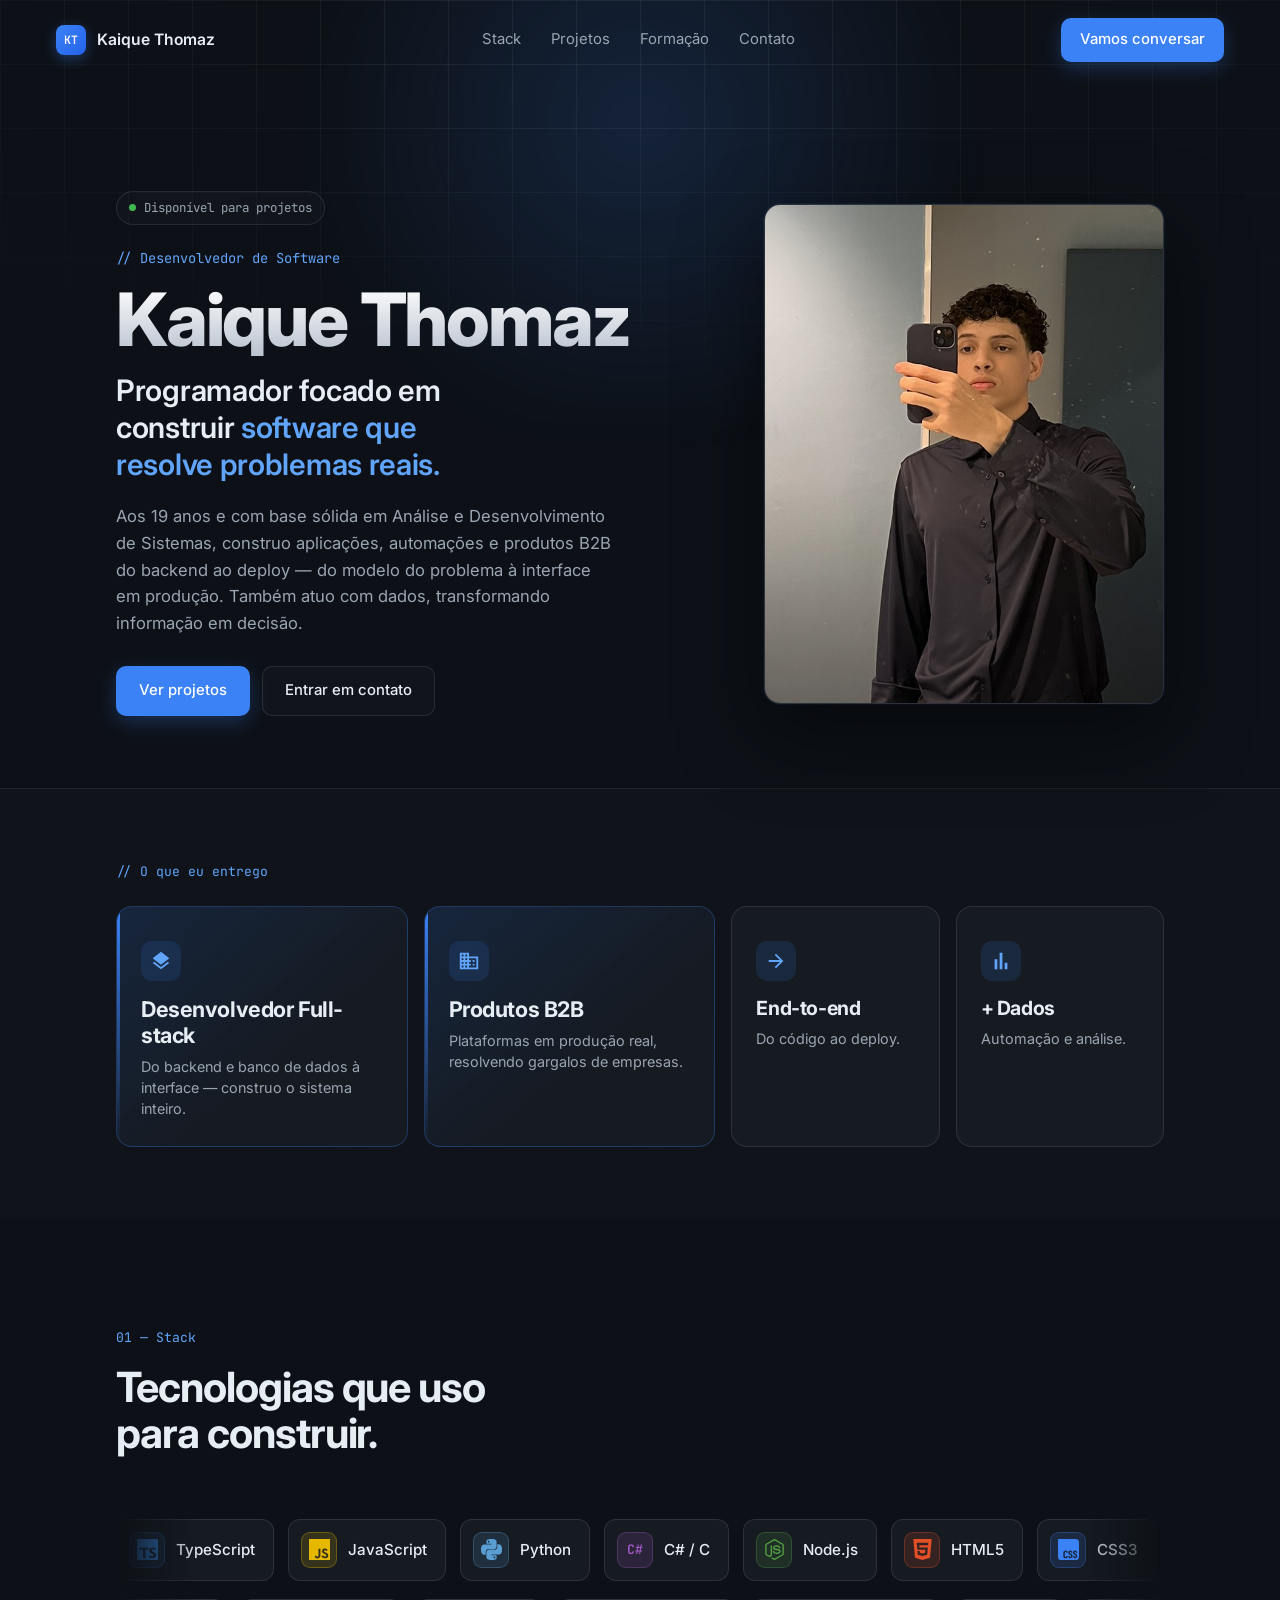
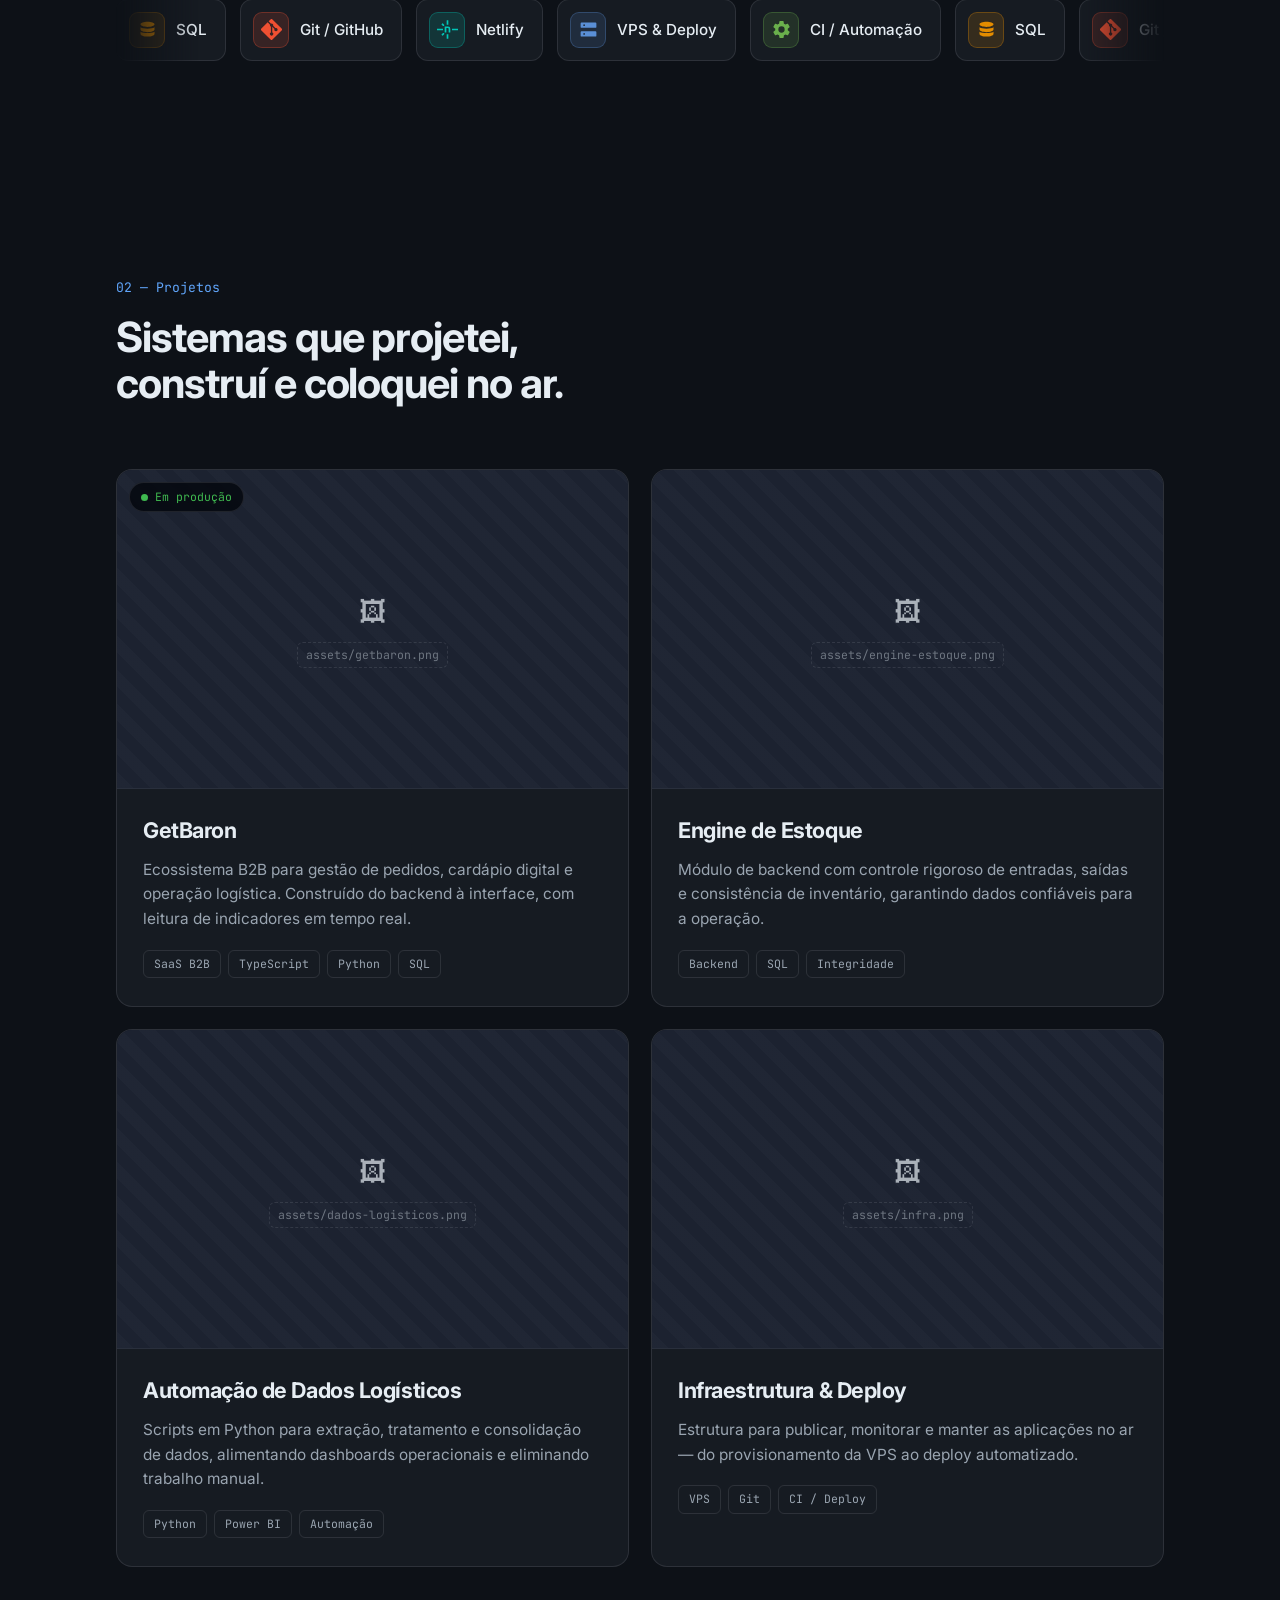
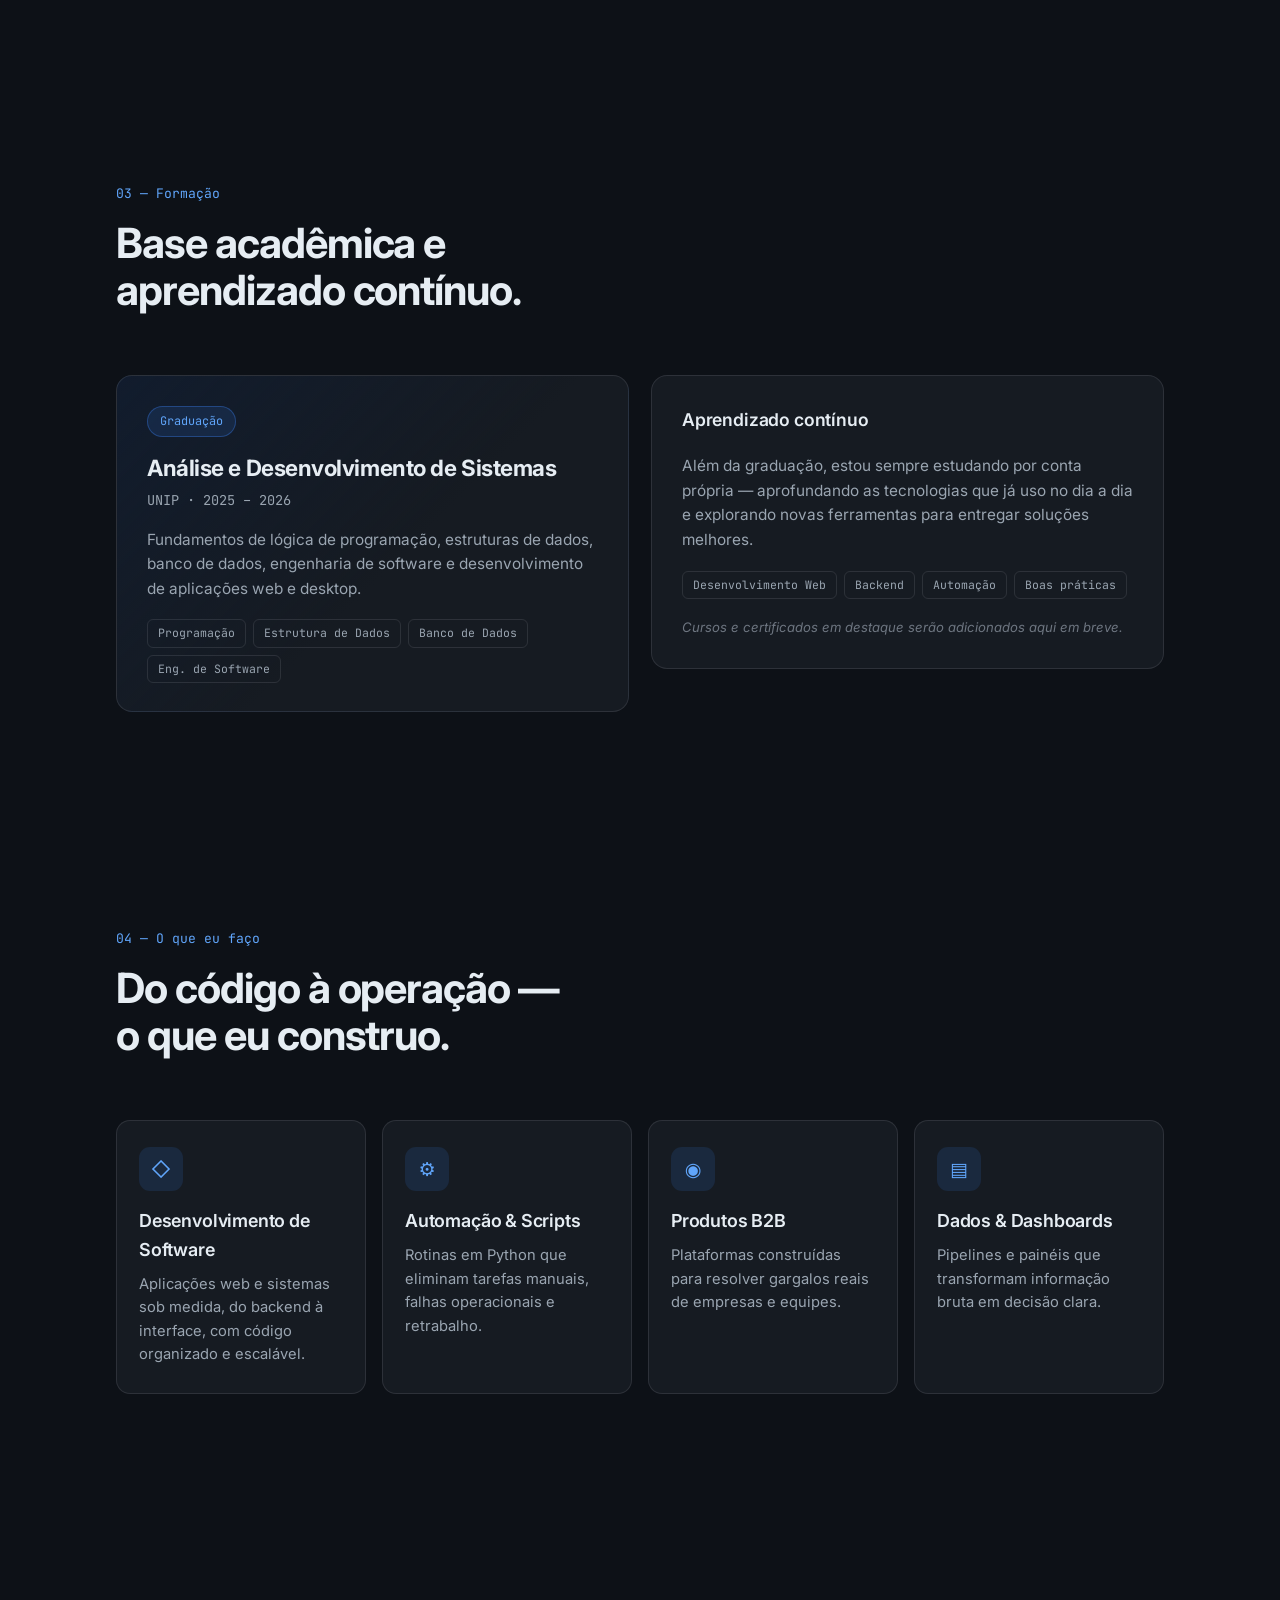
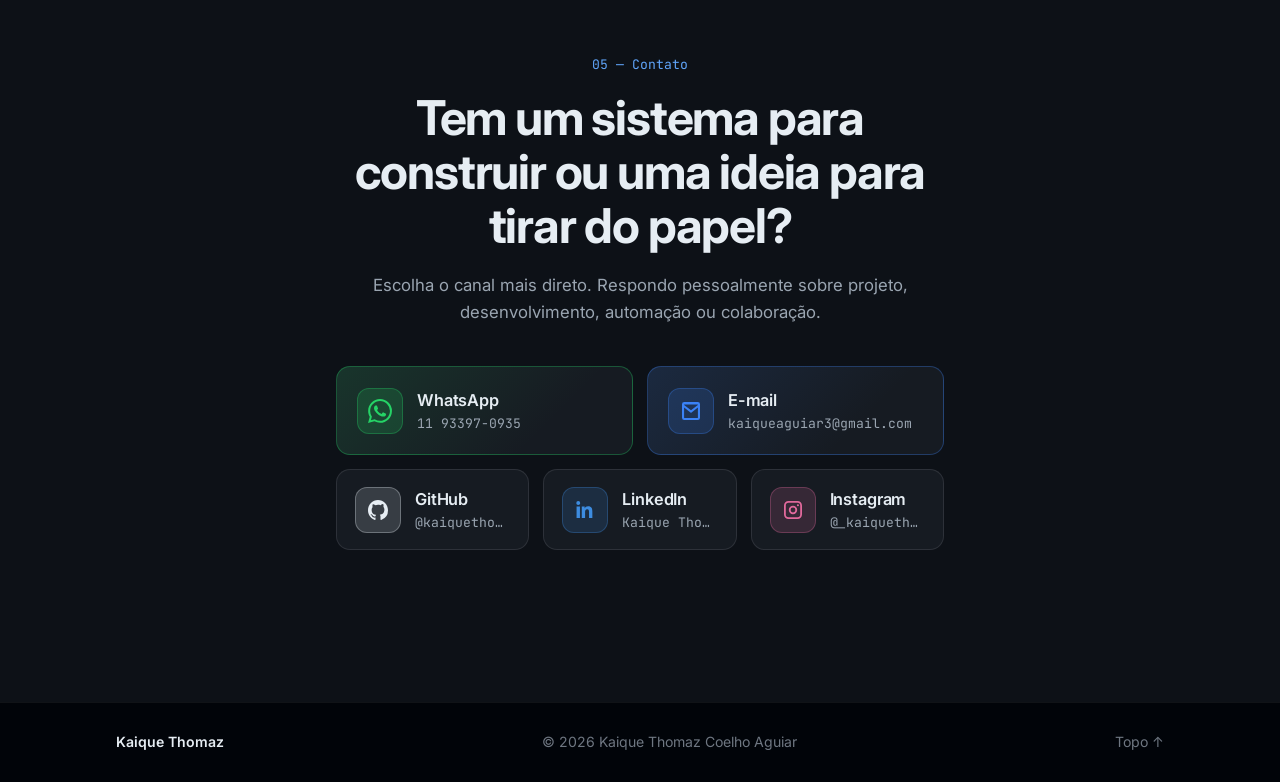
==== commit 6f70733c: "Redesign completo do portfólio (versão profissional) - Novo tema escuro dev (Vercel/Linear), Inter +" ====
--- a/index.html
+++ b/index.html
@@ -3,404 +3,386 @@
   <head>
     <meta charset="UTF-8" />
     <meta name="viewport" content="width=device-width, initial-scale=1.0" />
-    <title>Kaique Thomaz | Data, Automacao e Desenvolvimento</title>
+    <title>Kaique Thomaz — Desenvolvedor de Software</title>
     <meta
       name="description"
-      content="Portfolio de Kaique Thomaz com foco em dados, automacao, desenvolvimento B2B e solucoes operacionais."
+      content="Kaique Thomaz é desenvolvedor de software. Constrói aplicações, automações e produtos B2B do backend ao deploy — e também trabalha com dados. Python, TypeScript, C#, SQL."
     />
+    <meta name="author" content="Kaique Thomaz Coelho Aguiar" />
+    <meta name="theme-color" content="#0d1117" />
+
+    <link rel="icon" type="image/svg+xml" href="assets/favicon.svg" />
+
+    <meta property="og:type" content="website" />
+    <meta property="og:title" content="Kaique Thomaz — Desenvolvedor de Software" />
+    <meta
+      property="og:description"
+      content="Desenvolvedor de software: aplicações, automações e produtos B2B do backend ao deploy."
+    />
+    <meta property="og:image" content="assets/og-image.png" />
+    <meta property="og:image:width" content="1200" />
+    <meta property="og:image:height" content="630" />
+    <meta name="twitter:card" content="summary_large_image" />
+    <meta name="twitter:title" content="Kaique Thomaz — Desenvolvedor de Software" />
+    <meta
+      name="twitter:description"
+      content="Desenvolvedor de software: aplicações, automações e produtos B2B do backend ao deploy."
+    />
+    <meta name="twitter:image" content="assets/og-image.png" />
+
     <link rel="preconnect" href="https://fonts.googleapis.com" />
     <link rel="preconnect" href="https://fonts.gstatic.com" crossorigin />
     <link
-      href="https://fonts.googleapis.com/css2?family=Inter:wght@400;500;600;700;800&family=Oxanium:wght@400;500;600;700;800&display=swap"
+      href="https://fonts.googleapis.com/css2?family=Inter:wght@400;500;600;700;800&family=JetBrains+Mono:wght@400;500;600&display=swap"
       rel="stylesheet"
     />
     <link rel="stylesheet" href="styles.css" />
   </head>
   <body>
-    <div class="site-bg"></div>
-    <div class="page-shell">
-      <header class="site-header">
-        <a href="#inicio" class="logo"><span>KAIQUE</span>THOMAZ</a>
-        <nav class="main-nav" aria-label="Menu principal">
-          <a href="#sobre">Sobre</a>
-          <a href="#stack">Stack</a>
-          <a href="#projetos">Projetos</a>
-          <a href="#servicos">Servicos</a>
-          <a href="#contato">Contato</a>
-        </nav>
-        <a
-          class="header-cta"
-          href="https://wa.me/5511933970935"
-          target="_blank"
-          rel="noreferrer"
-          >FALE COMIGO</a
-        >
-      </header>
-
-      <main id="inicio">
-        <section class="hero section">
-          <div class="hero-copy reveal">
-            <p class="hero-badge">Analista de Dados &amp; Automacao</p>
-            <h1>
-              KAIQUE
-              <span>THOMAZ</span>
-              DATA &amp; DEV
-            </h1>
-            <p class="hero-subtitle">
-              Transformando operacoes, dados e processos em sistemas mais
-              inteligentes, confiaveis e escalaveis.
+    <div class="bg-grid" aria-hidden="true"></div>
+    <div class="bg-glow" aria-hidden="true"></div>
+
+    <header class="site-header" data-header>
+      <a href="#top" class="brand">
+        <span class="brand-mark" aria-hidden="true">KT</span>
+        <span class="brand-name">Kaique Thomaz</span>
+      </a>
+      <nav class="nav" aria-label="Navegação principal">
+        <a href="#stack">Stack</a>
+        <a href="#trabalho">Projetos</a>
+        <a href="#formacao">Formação</a>
+        <a href="#contato">Contato</a>
+      </nav>
+      <a class="btn btn-accent nav-cta" href="#contato">Vamos conversar</a>
+    </header>
+
+    <main id="top">
+      <!-- HERO -->
+      <section class="hero">
+        <div class="wrap hero-grid">
+          <div class="hero-copy">
+            <span class="badge reveal">
+              <span class="badge-dot"></span> Disponível para projetos
+            </span>
+            <p class="kicker reveal">// Desenvolvedor de Software</p>
+            <h1 class="hero-title reveal">Kaique Thomaz</h1>
+            <p class="hero-role reveal">
+              Programador focado em construir
+              <span class="accent">software que resolve problemas reais.</span>
             </p>
-            <div class="hero-actions">
-              <a class="btn btn-primary" href="#projetos">VER PROJETOS &rarr;</a>
-              <a class="btn btn-secondary" href="#contato">FALAR COMIGO</a>
-            </div>
-          </div>
-
-          <div class="hero-visual reveal" aria-hidden="true">
-            <div class="terminal-frame" data-tilt>
-              <div class="terminal-top">
-                <span class="terminal-dots"></span>
-                <strong>DATA OVERVIEW</strong>
-                <span>kaique://analytics-core</span>
-              </div>
-              <div class="terminal-body">
-                <div class="dashboard-grid">
-                  <article class="kpi-card">
-                    <span>Receita</span>
-                    <strong>R$ 128k</strong>
-                    <small>+18.4% no mes</small>
-                  </article>
-                  <article class="kpi-card">
-                    <span>Conversao</span>
-                    <strong>6.8%</strong>
-                    <small>+1.2 p.p.</small>
-                  </article>
-                  <article class="kpi-card wide">
-                    <span>Performance Operacional</span>
-                    <div class="bar-chart">
-                      <i></i>
-                      <i></i>
-                      <i></i>
-                      <i></i>
-                      <i></i>
-                      <i></i>
-                    </div>
-                  </article>
-                  <article class="kpi-card wide">
-                    <span>Leitura de Tendencia</span>
-                    <div class="line-chart">
-                      <svg viewBox="0 0 300 120" preserveAspectRatio="none">
-                        <polyline
-                          points="0,90 40,86 82,76 122,80 162,54 205,48 250,32 300,18"
-                        />
-                      </svg>
-                    </div>
-                  </article>
-                  <article class="kpi-card wide highlight-card">
-                    <span>Insight Principal</span>
-                    <strong>Margem e giro prontos para decisao</strong>
-                    <small>Dados consolidados em tempo real para operacao e estrategia.</small>
-                  </article>
+            <p class="hero-lede reveal">
+              Aos 19 anos e com base sólida em Análise e Desenvolvimento de
+              Sistemas, construo aplicações, automações e produtos B2B do backend
+              ao deploy — do modelo do problema à interface em produção. Também
+              atuo com dados, transformando informação em decisão.
+            </p>
+            <div class="hero-actions reveal">
+              <a class="btn btn-accent" href="#trabalho">Ver projetos</a>
+              <a class="btn btn-ghost" href="#contato">Entrar em contato</a>
+            </div>
+          </div>
+
+          <div class="hero-photo reveal">
+            <div class="portrait">
+              <div class="ph">
+                <span class="ph-ico" aria-hidden="true">&#128247;</span>
+                <span class="ph-label">sua foto</span>
+                <span class="ph-path">assets/kaique.jpg</span>
+              </div>
+              <img src="assets/kaique.jpg?v=2" alt="Kaique Thomaz" onerror="this.remove()" />
+            </div>
+          </div>
+        </div>
+      </section>
+
+      <!-- STATS STRIP -->
+      <section class="strip">
+        <div class="wrap">
+          <p class="strip-eyebrow reveal">// O que eu entrego</p>
+          <div class="strip-grid">
+            <div class="strip-item feature reveal">
+              <span class="strip-ico" aria-hidden="true"><svg viewBox="0 0 24 24"><path d="M11.99 18.54 4.62 12.81 3 14.07l9 7 9-7-1.63-1.27-7.38 5.74ZM12 16l7.36-5.73L21 9l-9-7-9 7 1.63 1.27L12 16Z"/></svg></span>
+              <strong>Desenvolvedor Full-stack</strong>
+              <span>Do backend e banco de dados à interface — construo o sistema inteiro.</span>
+            </div>
+            <div class="strip-item feature reveal">
+              <span class="strip-ico" aria-hidden="true"><svg viewBox="0 0 24 24"><path d="M12 7V3H2v18h20V7H12ZM6 19H4v-2h2v2Zm0-4H4v-2h2v2Zm0-4H4V9h2v2Zm0-4H4V5h2v2Zm4 12H8v-2h2v2Zm0-4H8v-2h2v2Zm0-4H8V9h2v2Zm0-4H8V5h2v2Zm10 12h-8v-2h2v-2h-2v-2h2v-2h-2V9h8v10Zm-2-8h-2v2h2v-2Zm0 4h-2v2h2v-2Z"/></svg></span>
+              <strong>Produtos B2B</strong>
+              <span>Plataformas em produção real, resolvendo gargalos de empresas.</span>
+            </div>
+            <div class="strip-item reveal">
+              <span class="strip-ico" aria-hidden="true"><svg viewBox="0 0 24 24"><path d="M4 11h12.17l-5.59-5.59L12 4l8 8-8 8-1.41-1.41L16.17 13H4z"/></svg></span>
+              <strong>End-to-end</strong>
+              <span>Do código ao deploy.</span>
+            </div>
+            <div class="strip-item reveal">
+              <span class="strip-ico" aria-hidden="true"><svg viewBox="0 0 24 24"><path d="M5 21h3V10H5v11Zm5.5 0h3V3h-3v18ZM16 21h3v-7h-3v7Z"/></svg></span>
+              <strong>+ Dados</strong>
+              <span>Automação e análise.</span>
+            </div>
+          </div>
+        </div>
+      </section>
+
+      <!-- STACK (dev primeiro) -->
+      <section id="stack" class="section">
+        <div class="wrap">
+          <div class="section-head reveal">
+            <p class="eyebrow">01 — Stack</p>
+            <h2>Tecnologias que uso para construir.</h2>
+          </div>
+          <div class="carousel reveal" data-carousel>
+            <!-- Faixa 1 (rola para a esquerda) — o JS duplica os itens p/ loop -->
+            <div class="carousel-mask">
+              <div class="carousel-track">
+                <span class="tech"><i class="tech-mono" style="--c:#3178c6"><svg viewBox="0 0 24 24" aria-hidden="true"><path d="M1.125 0C.502 0 0 .502 0 1.125v21.75C0 23.498.502 24 1.125 24h21.75c.623 0 1.125-.502 1.125-1.125V1.125C24 .502 23.498 0 22.875 0zm17.363 9.75c.612 0 1.154.037 1.627.111a6.38 6.38 0 0 1 1.306.34v2.458a3.95 3.95 0 0 0-.643-.361 5.093 5.093 0 0 0-.717-.26 5.453 5.453 0 0 0-1.426-.2c-.3 0-.573.028-.819.086a2.1 2.1 0 0 0-.623.242c-.17.104-.3.229-.393.374a.888.888 0 0 0-.14.49c0 .196.053.373.156.529.104.156.252.304.443.444s.423.276.696.41c.273.135.582.274.926.416.47.197.892.407 1.266.628.374.222.695.473.963.753.268.279.472.598.614.957.142.359.214.776.214 1.253 0 .657-.125 1.21-.373 1.656a3.033 3.033 0 0 1-1.012 1.085 4.38 4.38 0 0 1-1.487.596c-.566.12-1.163.18-1.79.18a9.916 9.916 0 0 1-1.84-.164 5.544 5.544 0 0 1-1.512-.493v-2.63a5.033 5.033 0 0 0 3.237 1.2c.333 0 .624-.03.872-.09.249-.06.456-.144.623-.25.166-.108.29-.234.373-.38a1.023 1.023 0 0 0-.074-1.089 2.12 2.12 0 0 0-.537-.5 5.597 5.597 0 0 0-.807-.444 27.72 27.72 0 0 0-1.007-.436c-.918-.383-1.602-.852-2.053-1.405-.45-.553-.676-1.222-.676-2.005 0-.614.123-1.141.369-1.582.246-.441.58-.804 1.004-1.089a4.494 4.494 0 0 1 1.47-.629 7.536 7.536 0 0 1 1.77-.201zm-15.113.188h9.563v2.166H9.506v9.646H6.789v-9.646H3.375z"/></svg></i>TypeScript</span>
+                <span class="tech"><i class="tech-mono" style="--c:#e6b800"><svg viewBox="0 0 24 24" aria-hidden="true"><path d="M0 0h24v24H0V0zm22.034 18.276c-.175-1.095-.888-2.015-3.003-2.873-.736-.345-1.554-.585-1.797-1.14-.091-.33-.105-.51-.046-.705.15-.646.915-.84 1.515-.66.39.12.75.42.976.9 1.034-.676 1.034-.676 1.755-1.125-.27-.42-.404-.601-.586-.78-.63-.705-1.469-1.065-2.834-1.034l-.705.089c-.676.165-1.32.525-1.71 1.005-1.14 1.291-.811 3.541.569 4.471 1.365 1.02 3.361 1.244 3.616 2.205.24 1.17-.87 1.545-1.966 1.41-.811-.18-1.26-.586-1.755-1.336l-1.83 1.051c.21.48.45.689.81 1.109 1.74 1.756 6.09 1.666 6.871-1.004.029-.09.24-.705.074-1.65l.046.067zm-8.983-7.245h-2.248c0 1.938-.009 3.864-.009 5.805 0 1.232.063 2.363-.138 2.711-.33.689-1.18.601-1.566.48-.396-.196-.597-.466-.83-.855-.063-.105-.11-.196-.127-.196l-1.825 1.125c.305.63.75 1.172 1.324 1.517.855.51 2.004.675 3.207.405.783-.226 1.458-.691 1.811-1.411.51-.93.402-2.07.397-3.346.012-2.054 0-4.109 0-6.179l.004-.056z"/></svg></i>JavaScript</span>
+                <span class="tech"><i class="tech-mono" style="--c:#5a9fd4"><svg viewBox="0 0 24 24" aria-hidden="true"><path d="M14.25.18l.9.2.73.26.59.3.45.32.34.34.25.34.16.33.1.3.04.26.02.2-.01.13V8.5l-.05.63-.13.55-.21.46-.26.38-.3.31-.33.25-.35.19-.35.14-.33.1-.3.07-.26.04-.21.02H8.77l-.69.05-.59.14-.5.22-.41.27-.33.32-.27.35-.2.36-.15.37-.1.35-.07.32-.04.27-.02.21v3.06H3.17l-.21-.03-.28-.07-.32-.12-.35-.18-.36-.26-.36-.36-.35-.46-.32-.59-.28-.73-.21-.88-.14-1.05-.05-1.23.06-1.22.16-1.04.24-.87.32-.71.36-.57.4-.44.42-.33.42-.24.4-.16.36-.1.32-.05.24-.01h.16l.06.01h8.16v-.83H6.18l-.01-2.75-.02-.37.05-.34.11-.31.17-.28.25-.26.31-.23.38-.2.44-.18.51-.15.58-.12.64-.1.71-.06.77-.04.84-.02 1.27.05zm-6.3 1.98l-.23.33-.08.41.08.41.23.34.33.22.41.09.41-.09.33-.22.23-.34.08-.41-.08-.41-.23-.33-.33-.22-.41-.09-.41.09zm13.09 3.95l.28.06.32.12.35.18.36.27.36.35.35.47.32.59.28.73.21.88.14 1.04.05 1.23-.06 1.23-.16 1.04-.24.86-.32.71-.36.57-.4.45-.42.33-.42.24-.4.16-.36.09-.32.05-.24.02-.16-.01h-8.22v.82h5.84l.01 2.76.02.36-.05.34-.11.31-.17.29-.25.25-.31.24-.38.2-.44.17-.51.15-.58.13-.64.09-.71.07-.77.04-.84.01-1.27-.04-1.07-.14-.9-.2-.73-.25-.59-.3-.45-.33-.34-.34-.25-.34-.16-.33-.1-.3-.04-.25-.02-.2.01-.13v-5.34l.05-.64.13-.54.21-.46.26-.38.3-.32.33-.24.35-.2.35-.14.33-.1.3-.06.26-.04.21-.02.13-.01h5.84l.69-.05.59-.14.5-.21.41-.28.33-.32.27-.35.2-.36.15-.36.1-.35.07-.32.04-.28.02-.21V6.07h2.09l.14.01zm-6.47 14.25l-.23.33-.08.41.08.41.23.33.33.23.41.08.41-.08.33-.23.23-.33.08-.41-.08-.41-.23-.33-.33-.23-.41-.08-.41.08z"/></svg></i>Python</span>
+                <span class="tech"><i class="tech-mono" style="--c:#a259c6">C#</i>C# / C</span>
+                <span class="tech"><i class="tech-mono" style="--c:#539e43"><svg viewBox="0 0 24 24" aria-hidden="true"><path d="M11.998 24c-.321 0-.641-.084-.922-.247l-2.936-1.737c-.438-.245-.224-.332-.08-.383.585-.203.703-.25 1.328-.604.065-.037.151-.023.218.017l2.256 1.339c.082.045.197.045.272 0l8.795-5.076c.082-.047.134-.141.134-.238V6.921c0-.099-.053-.192-.137-.242l-8.791-5.072c-.081-.047-.189-.047-.271 0L3.075 6.68c-.085.049-.139.145-.139.241v10.15c0 .097.054.189.139.235l2.409 1.392c1.307.654 2.108-.116 2.108-.89V7.787c0-.142.114-.253.256-.253h1.115c.139 0 .255.112.255.253v10.021c0 1.745-.95 2.745-2.604 2.745-.508 0-.909 0-2.026-.551L2.28 18.675c-.57-.329-.922-.945-.922-1.604V6.921c0-.659.353-1.275.922-1.603l8.795-5.082c.557-.315 1.296-.315 1.848 0l8.794 5.082c.57.329.924.944.924 1.603v10.15c0 .659-.354 1.273-.924 1.604l-8.794 5.078c-.28.163-.599.247-.925.247zm7.101-10.007c0-1.9-1.284-2.406-3.987-2.763-2.731-.361-3.009-.548-3.009-1.187 0-.528.235-1.233 2.258-1.233 1.807 0 2.473.389 2.747 1.607.024.115.129.199.247.199h1.141c.071 0 .138-.031.186-.081.048-.054.074-.123.067-.196-.177-2.098-1.571-3.076-4.388-3.076-2.508 0-4.004 1.058-4.004 2.833 0 1.925 1.488 2.457 3.895 2.695 2.88.282 3.103.703 3.103 1.269 0 .983-.789 1.402-2.642 1.402-2.327 0-2.839-.584-3.011-1.742-.02-.124-.126-.215-.253-.215h-1.137c-.141 0-.254.112-.254.253 0 1.482.806 3.248 4.655 3.248 2.773 0 4.371-1.097 4.371-3.014z"/></svg></i>Node.js</span>
+                <span class="tech"><i class="tech-mono" style="--c:#e34f26"><svg viewBox="0 0 24 24" aria-hidden="true"><path d="M1.5 0h21l-1.91 21.563L11.977 24l-8.564-2.438L1.5 0zm7.031 9.75l-.232-2.718 10.059.003.23-2.622L5.412 4.41l.698 8.01h9.126l-.326 3.426-2.91.804-2.955-.81-.188-2.11H6.248l.33 4.171L12 19.351l5.379-1.443.744-8.157H8.531z"/></svg></i>HTML5</span>
+                <span class="tech"><i class="tech-mono" style="--c:#3b82f6"><svg viewBox="0 0 24 24" aria-hidden="true"><path d="M0 0v20.16A3.84 3.84 0 0 0 3.84 24h16.32A3.84 3.84 0 0 0 24 20.16V3.84A3.84 3.84 0 0 0 20.16 0Zm14.256 13.08c1.56 0 2.28 1.08 2.304 2.64h-1.608c.024-.288-.048-.6-.144-.84-.096-.192-.288-.264-.552-.264-.456 0-.696.264-.696.84-.024.576.288.888.768 1.08.72.288 1.608.744 1.92 1.296q.432.648.432 1.656c0 1.608-.912 2.592-2.496 2.592-1.656 0-2.4-1.032-2.424-2.688h1.68c0 .792.264 1.176.792 1.176.264 0 .456-.072.552-.24.192-.312.24-1.176-.048-1.512-.312-.408-.912-.6-1.32-.816q-.828-.396-1.224-.936c-.24-.36-.36-.888-.36-1.536 0-1.44.936-2.472 2.424-2.448m5.4 0c1.584 0 2.304 1.08 2.328 2.64h-1.608c0-.288-.048-.6-.168-.84-.096-.192-.264-.264-.528-.264-.48 0-.72.264-.72.84s.288.888.792 1.08c.696.288 1.608.744 1.92 1.296.264.432.408.984.408 1.656.024 1.608-.888 2.592-2.472 2.592-1.68 0-2.424-1.056-2.448-2.688h1.68c0 .744.264 1.176.792 1.176.264 0 .456-.072.552-.24.216-.312.264-1.176-.048-1.512-.288-.408-.888-.6-1.32-.816-.552-.264-.96-.576-1.2-.936s-.36-.888-.36-1.536c-.024-1.44.912-2.472 2.4-2.448m-11.031.018c.711-.006 1.419.198 1.839.63.432.432.672 1.128.648 1.992H9.336c.024-.456-.096-.792-.432-.96-.312-.144-.768-.048-.888.24-.12.264-.192.576-.168.864v3.504c0 .744.264 1.128.768 1.128a.65.65 0 0 0 .552-.264c.168-.24.192-.552.168-.84h1.776c.096 1.632-.984 2.712-2.568 2.688-1.536 0-2.496-.864-2.472-2.472v-4.032c0-.816.24-1.44.696-1.848.432-.408 1.146-.624 1.857-.63"/></svg></i>CSS3</span>
+                <span class="tech"><i class="tech-mono" style="--c:#3b82f6"><svg viewBox="0 0 24 24" aria-hidden="true"><path d="M9.4 16.6 4.8 12l4.6-4.6L8 6l-6 6 6 6 1.4-1.4Zm5.2 0L19.2 12l-4.6-4.6L16 6l6 6-6 6-1.4-1.4Z"/></svg></i>APIs REST</span>
+              </div>
+            </div>
+            <!-- Faixa 2 (rola para a direita) -->
+            <div class="carousel-mask">
+              <div class="carousel-track reverse">
+                <span class="tech"><i class="tech-mono" style="--c:#e38c00"><svg viewBox="0 0 24 24" aria-hidden="true"><path d="M4 6c0-1.66 3.58-3 8-3s8 1.34 8 3-3.58 3-8 3-8-1.34-8-3Zm0 3.5C5.73 10.7 8.7 11 12 11s6.27-.3 8-1.5V12c0 1.66-3.58 3-8 3s-8-1.34-8-3V9.5Zm0 5C5.73 15.7 8.7 16 12 16s6.27-.3 8-1.5V17c0 1.66-3.58 3-8 3s-8-1.34-8-3v-2.5Z"/></svg></i>SQL</span>
+                <span class="tech"><i class="tech-mono" style="--c:#f05032"><svg viewBox="0 0 24 24" aria-hidden="true"><path d="M13.09 23.549a1.54 1.54 0 0 1-2.18 0L.451 13.089a1.54 1.54 0 0 1 0-2.179l7.191-7.19 2.733 2.733a1.85 1.85 0 0 0 .964 2.326v6.66a1.849 1.849 0 1 0 1.54 0V8.957l2.508 2.508a1.85 1.85 0 1 0 1.09-1.09l-2.634-2.634a1.85 1.85 0 0 0-2.378-2.377L8.73 2.63 10.91.451a1.54 1.54 0 0 1 2.179 0l10.459 10.46a1.54 1.54 0 0 1 0 2.179z"/></svg></i>Git / GitHub</span>
+                <span class="tech"><i class="tech-mono" style="--c:#00c7b7"><svg viewBox="0 0 24 24" aria-hidden="true"><path d="M6.49 19.04h-.23L5.13 17.9v-.23l1.73-1.71h1.2l.15.15v1.2L6.5 19.04ZM5.13 6.31V6.1l1.13-1.13h.23L8.2 6.68v1.2l-.15.15h-1.2L5.13 6.31Zm9.96 9.09h-1.65l-.14-.13v-3.83c0-.68-.27-1.2-1.1-1.23-.42 0-.9 0-1.43.02l-.07.08v4.96l-.14.14H8.9l-.13-.14V8.73l.13-.14h3.7a2.6 2.6 0 0 1 2.61 2.6v4.08l-.13.14Zm-8.37-2.44H.14L0 12.82v-1.64l.14-.14h6.58l.14.14v1.64l-.14.14Zm17.14 0h-6.58l-.14-.14v-1.64l.14-.14h6.58l.14.14v1.64l-.14.14ZM11.05 6.55V1.64l.14-.14h1.65l.14.14v4.9l-.14.14h-1.65l-.14-.13Zm0 15.81v-4.9l.14-.14h1.65l.14.13v4.91l-.14.14h-1.65l-.14-.14Z"/></svg></i>Netlify</span>
+                <span class="tech"><i class="tech-mono" style="--c:#5a8fd6"><svg viewBox="0 0 24 24" aria-hidden="true" fill-rule="evenodd"><path d="M4 4h16a1 1 0 0 1 1 1v4a1 1 0 0 1-1 1H4a1 1 0 0 1-1-1V5a1 1 0 0 1 1-1Zm3 4a1 1 0 1 0 0-2 1 1 0 0 0 0 2Zm-3 6h16a1 1 0 0 1 1 1v4a1 1 0 0 1-1 1H4a1 1 0 0 1-1-1v-4a1 1 0 0 1 1-1Zm3 4a1 1 0 1 0 0-2 1 1 0 0 0 0 2Z"/></svg></i>VPS &amp; Deploy</span>
+                <span class="tech"><i class="tech-mono" style="--c:#6ab04c"><svg viewBox="0 0 24 24" aria-hidden="true"><path d="M19.14 12.94c.04-.3.06-.61.06-.94 0-.32-.02-.64-.07-.94l2.03-1.58a.49.49 0 0 0 .12-.61l-1.92-3.32a.49.49 0 0 0-.59-.22l-2.39.96c-.5-.38-1.03-.7-1.62-.94l-.36-2.54a.49.49 0 0 0-.48-.41h-3.84a.49.49 0 0 0-.48.41l-.36 2.54c-.59.24-1.13.57-1.62.94l-2.39-.96a.49.49 0 0 0-.59.22L2.74 8.87a.49.49 0 0 0 .12.61l2.03 1.58c-.05.3-.07.62-.07.94 0 .32.02.64.07.94l-2.03 1.58a.49.49 0 0 0-.12.61l1.92 3.32c.12.22.37.29.59.22l2.39-.96c.5.38 1.03.7 1.62.94l.36 2.54c.05.24.24.41.48.41h3.84c.24 0 .44-.17.48-.41l.36-2.54c.59-.24 1.13-.56 1.62-.94l2.39.96c.22.08.47 0 .59-.22l1.92-3.32a.49.49 0 0 0-.12-.61l-2.03-1.58ZM12 15.6A3.6 3.6 0 1 1 12 8.4a3.6 3.6 0 0 1 0 7.2Z"/></svg></i>CI / Automação</span>
+              </div>
+            </div>
+          </div>
+        </div>
+      </section>
+
+      <!-- PROJETOS (com prints) -->
+      <section id="trabalho" class="section">
+        <div class="wrap">
+          <div class="section-head reveal">
+            <p class="eyebrow">02 — Projetos</p>
+            <h2>Sistemas que projetei, construí e coloquei no ar.</h2>
+          </div>
+
+          <div class="projects">
+            <article class="project reveal">
+              <!-- PRINT: coloque assets/getbaron.png -->
+              <div class="shot">
+                <div class="ph">
+                  <span class="ph-ico" aria-hidden="true">&#128444;</span>
+                  <span class="ph-path">assets/getbaron.png</span>
                 </div>
-              </div>
-            </div>
-          </div>
-        </section>
-
-        <section id="sobre" class="section">
-          <div class="section-lead reveal">
-            <p class="eyebrow">Sobre Mim</p>
-            <h2>
-              Transformando
-              <span>dados e operacoes</span>
-              em vantagem competitiva
-            </h2>
-          </div>
-          <div class="about-grid">
-            <div class="about-photo reveal">
-              <div class="photo-frame">
-                <div class="photo-placeholder">KT</div>
-              </div>
-            </div>
-            <div class="about-copy reveal">
-              <p>
-                Aos 19 anos, uno a base solida de Analise e Desenvolvimento de
-                Sistemas com visao analitica de negocio. Meu foco e criar
-                solucoes que otimizam fluxos, reduzem erros e tornam a operacao
-                mais clara para quem decide.
-              </p>
-              <p>
-                No GetBaron e em automacoes personalizadas, aplico Python, SQL,
-                dashboards e infraestrutura para entregar sistemas que nao
-                apenas funcionam, mas ajudam a entender o que esta acontecendo
-                com o negocio em tempo real.
-              </p>
-
-              <div class="about-metrics">
-                <article>
-                  <strong>ADS</strong>
-                  <span>Base tecnica estruturada</span>
-                </article>
-                <article>
-                  <strong>Python + SQL</strong>
-                  <span>Automacao e inteligencia operacional</span>
-                </article>
-                <article>
-                  <strong>Power BI</strong>
-                  <span>Leitura visual de KPIs</span>
-                </article>
-              </div>
-            </div>
-          </div>
-        </section>
-
-        <section id="projetos" class="section">
-          <div class="section-head-row reveal">
-            <div class="section-lead">
-              <p class="eyebrow">Portfolio</p>
-              <h2>
-                Projetos em
-                <span>Destaque</span>
-              </h2>
-              <p class="section-subtext">
-                Solucoes com foco em automacao, operacao e visualizacao
-                inteligente de dados.
-              </p>
-            </div>
-            <a class="ghost-link" href="#contato">VAMOS CONVERSAR &rarr;</a>
-          </div>
-
-          <div class="projects-showcase">
-            <article class="showcase-card large reveal">
-              <div class="showcase-thumb thumb-getbaron"></div>
-              <div class="showcase-copy">
-                <ul class="tag-list">
-                  <li>SaaS</li>
-                  <li>Python</li>
-                  <li>TypeScript</li>
-                  <li>SQL</li>
-                </ul>
+                <img src="assets/getbaron.png" alt="Print do projeto GetBaron"
+                     loading="lazy" onerror="this.remove()" />
+                <span class="shot-badge"><span class="badge-dot"></span> Em produção</span>
+              </div>
+              <div class="project-info">
                 <h3>GetBaron</h3>
                 <p>
-                  Ecossistema B2B para gestao de pedidos, cardapio digital e
-                  operacao logistica com leitura em tempo real.
+                  Ecossistema B2B para gestão de pedidos, cardápio digital e
+                  operação logística. Construído do backend à interface, com
+                  leitura de indicadores em tempo real.
                 </p>
-              </div>
-            </article>
-            <article class="showcase-card large reveal">
-              <div class="showcase-thumb thumb-dashboard"></div>
-              <div class="showcase-copy">
-                <ul class="tag-list">
-                  <li>Power BI</li>
-                  <li>Python</li>
-                  <li>KPIs</li>
+                <ul class="card-tags">
+                  <li>SaaS B2B</li><li>TypeScript</li><li>Python</li><li>SQL</li>
                 </ul>
-                <h3>Automacao de Dados Logisticos</h3>
+              </div>
+            </article>
+
+            <article class="project reveal">
+              <!-- PRINT: coloque assets/engine-estoque.png -->
+              <div class="shot">
+                <div class="ph">
+                  <span class="ph-ico" aria-hidden="true">&#128444;</span>
+                  <span class="ph-path">assets/engine-estoque.png</span>
+                </div>
+                <img src="assets/engine-estoque.png" alt="Print da Engine de Estoque"
+                     loading="lazy" onerror="this.remove()" />
+              </div>
+              <div class="project-info">
+                <h3>Engine de Estoque</h3>
                 <p>
-                  Extracao, tratamento e consolidacao de dados para dashboards
-                  operacionais com foco em eficiencia e tomada de decisao.
+                  Módulo de backend com controle rigoroso de entradas, saídas e
+                  consistência de inventário, garantindo dados confiáveis para a
+                  operação.
                 </p>
-              </div>
-            </article>
-            <article class="showcase-card small reveal">
-              <div class="showcase-thumb thumb-code"></div>
-              <div class="showcase-copy">
-                <h3>Engine de Estoque</h3>
-                <p>Controle rigoroso de entradas, saidas e consistencia.</p>
-              </div>
-            </article>
-            <article class="showcase-card small reveal">
-              <div class="showcase-thumb thumb-vps"></div>
-              <div class="showcase-copy">
-                <h3>Infra &amp; Deploy</h3>
-                <p>Estrutura para publicar, monitorar e manter sistemas ativos.</p>
-              </div>
-            </article>
-          </div>
-        </section>
-
-        <section id="stack" class="section">
-          <div class="section-lead center reveal">
-            <p class="eyebrow">Stack</p>
-            <h2>
-              Tecnologias &amp;
-              <span>Ferramentas</span>
-            </h2>
-            <p class="section-subtext">
-              Ferramentas escolhidas para criar solucoes robustas, analiticas e
-              prontas para escalar.
-            </p>
-          </div>
-
-          <div class="tech-grid">
-            <article class="tech-card reveal">
-              <div class="tech-icon python">Py</div>
-              <h3>Python</h3>
-              <p>Dados &amp; Automacao</p>
-            </article>
-            <article class="tech-card reveal">
-              <div class="tech-icon sql">DB</div>
-              <h3>SQL</h3>
-              <p>Bancos de Dados</p>
-            </article>
-            <article class="tech-card reveal">
-              <div class="tech-icon powerbi">BI</div>
-              <h3>Power BI</h3>
-              <p>Dashboards</p>
-            </article>
-            <article class="tech-card reveal">
-              <div class="tech-icon excel">XL</div>
-              <h3>Excel</h3>
-              <p>Tratamento Avancado</p>
-            </article>
-            <article class="tech-card reveal">
-              <div class="tech-icon typescript">TS</div>
-              <h3>TypeScript</h3>
-              <p>Frontend</p>
-            </article>
-            <article class="tech-card reveal">
-              <div class="tech-icon javascript">JS</div>
-              <h3>JavaScript</h3>
-              <p>Web Apps</p>
-            </article>
-            <article class="tech-card reveal">
-              <div class="tech-icon csharp">C#</div>
-              <h3>C# / C</h3>
-              <p>Logica e Backend</p>
-            </article>
-            <article class="tech-card reveal">
-              <div class="tech-icon infra">SV</div>
-              <h3>Infra</h3>
-              <p>VPS, Git e Deploy</p>
-            </article>
-          </div>
-
-          <div class="stack-categories reveal">
-            <article>
-              <h3>Dados</h3>
-              <p>SQL, Python, Power BI, Excel Avancado</p>
-            </article>
-            <article>
-              <h3>Desenvolvimento</h3>
-              <p>TypeScript, JavaScript, HTML5, CSS3, C# / C</p>
-            </article>
-            <article>
-              <h3>Infra</h3>
-              <p>VPS, Git/GitHub, Netlify e deploy automatizado</p>
-            </article>
-          </div>
-        </section>
-
-        <section id="servicos" class="section">
-          <div class="section-lead center reveal">
-            <p class="eyebrow">Servicos</p>
-            <h2>
-              Como Posso
-              <span>Ajudar</span>
-            </h2>
-            <p class="section-subtext">
-              Solucoes praticas para transformar dados e sistemas em ganho real
-              de produtividade.
-            </p>
-          </div>
-          <div class="services-grid">
-            <article class="service-card reveal">
-              <div class="service-icon">BI</div>
-              <h3>Analise de Dados</h3>
-              <p>Dashboards claros e indicadores que mostram a realidade do negocio.</p>
-            </article>
-            <article class="service-card reveal">
-              <div class="service-icon">PY</div>
-              <h3>Automacao com Python</h3>
-              <p>Scripts que reduzem tarefas manuais, falhas operacionais e retrabalho.</p>
-            </article>
-            <article class="service-card reveal">
-              <div class="service-icon">B2B</div>
-              <h3>Desenvolvimento B2B</h3>
-              <p>Plataformas focadas em resolver gargalos reais de empresas e equipes.</p>
-            </article>
-            <article class="service-card reveal">
-              <div class="service-icon">SV</div>
-              <h3>Infraestrutura</h3>
-              <p>Configuracao de VPS, organizacao de deploy e estabilidade operacional.</p>
-            </article>
-          </div>
-        </section>
-
-        <section id="contato" class="section">
-          <div class="section-lead center reveal">
-            <p class="eyebrow">Contato</p>
-            <h2>
-              Vamos
-              <span>Conversar</span>
-            </h2>
-            <p class="section-subtext">
-              Escolha o canal mais direto para falarmos sobre projeto,
-              automacao, dados ou colaboracao.
-            </p>
-          </div>
-          <div class="contact-grid">
-            <article class="contact-panel reveal">
-              <h3>Outras formas de contato</h3>
-              <div class="contact-lines">
-                <a href="mailto:kaiqueaguiar3@gmail.com">
-                  <span class="contact-mini">&#9993;</span>
-                  <strong>kaiqueaguiar3@gmail.com</strong>
-                </a>
-                <a href="https://wa.me/5511933970935" target="_blank" rel="noreferrer">
-                  <span class="contact-mini">&#9742;</span>
-                  <strong>11 93397-0935</strong>
-                </a>
-              </div>
-            </article>
-            <article class="contact-panel reveal">
-              <h3>Me encontre nas redes</h3>
-              <div class="social-grid">
-                <a class="social-card" href="https://github.com/kaiquethomaz" target="_blank" rel="noreferrer" aria-label="GitHub">
-                  <svg viewBox="0 0 24 24" aria-hidden="true">
-                    <path d="M12 2C6.48 2 2 6.58 2 12.23c0 4.52 2.87 8.35 6.84 9.71.5.1.68-.22.68-.49 0-.24-.01-1.04-.01-1.88-2.78.62-3.37-1.2-3.37-1.2-.45-1.18-1.11-1.49-1.11-1.49-.91-.64.07-.63.07-.63 1 .08 1.53 1.05 1.53 1.05.9 1.57 2.35 1.12 2.92.85.09-.67.35-1.12.63-1.38-2.22-.26-4.55-1.14-4.55-5.09 0-1.13.39-2.05 1.03-2.78-.11-.26-.45-1.3.1-2.71 0 0 .84-.28 2.75 1.06A9.28 9.28 0 0 1 12 6.84c.85 0 1.71.12 2.51.35 1.91-1.34 2.75-1.06 2.75-1.06.55 1.41.21 2.45.1 2.71.64.73 1.03 1.65 1.03 2.78 0 3.96-2.34 4.83-4.57 5.08.36.32.68.95.68 1.92 0 1.39-.01 2.52-.01 2.86 0 .27.18.59.69.49A10.25 10.25 0 0 0 22 12.23C22 6.58 17.52 2 12 2Z"/>
-                  </svg>
-                </a>
-                <a class="social-card" href="mailto:kaiqueaguiar3@gmail.com" aria-label="E-mail">
-                  <svg viewBox="0 0 24 24" aria-hidden="true">
-                    <path d="M3 5.25A2.25 2.25 0 0 1 5.25 3h13.5A2.25 2.25 0 0 1 21 5.25v13.5A2.25 2.25 0 0 1 18.75 21H5.25A2.25 2.25 0 0 1 3 18.75V5.25Zm2.1.49v.17L12 11.3l6.9-5.39v-.17a.15.15 0 0 0-.15-.14H5.25a.15.15 0 0 0-.15.14Zm13.8 2.83L12.55 13.5a.9.9 0 0 1-1.1 0L5.1 8.57v10.18c0 .08.07.15.15.15h13.5c.08 0 .15-.07.15-.15V8.57Z"/>
-                  </svg>
-                </a>
-                <a class="social-card" href="https://www.linkedin.com/in/kaique-thomaz-891510310?utm_source=share_via&utm_content=profile&utm_medium=member_ios" target="_blank" rel="noreferrer" aria-label="LinkedIn">
-                  <svg viewBox="0 0 24 24" aria-hidden="true">
-                    <path d="M6.94 8.5H3.56V20h3.38V8.5ZM5.25 3A1.97 1.97 0 0 0 3.3 4.97c0 1.08.87 1.97 1.95 1.97 1.07 0 1.95-.89 1.95-1.97A1.97 1.97 0 0 0 5.25 3Zm6.84 5.5H8.78V20h3.31v-5.69c0-1.5.28-2.95 2.11-2.95 1.8 0 1.83 1.7 1.83 3.05V20h3.32v-6.27c0-3.08-.66-5.45-4.26-5.45-1.74 0-2.9.98-3.37 1.91h-.05V8.5Z"/>
-                  </svg>
-                </a>
-                <a class="social-card" href="https://www.instagram.com/_kaiquethomaz_/" target="_blank" rel="noreferrer" aria-label="Instagram">
-                  <svg viewBox="0 0 24 24" aria-hidden="true">
-                    <path d="M7.5 3h9A4.5 4.5 0 0 1 21 7.5v9a4.5 4.5 0 0 1-4.5 4.5h-9A4.5 4.5 0 0 1 3 16.5v-9A4.5 4.5 0 0 1 7.5 3Zm0 1.8A2.7 2.7 0 0 0 4.8 7.5v9a2.7 2.7 0 0 0 2.7 2.7h9a2.7 2.7 0 0 0 2.7-2.7v-9a2.7 2.7 0 0 0-2.7-2.7h-9Zm9.45 1.35a1.05 1.05 0 1 1 0 2.1 1.05 1.05 0 0 1 0-2.1ZM12 7.8A4.2 4.2 0 1 1 7.8 12 4.2 4.2 0 0 1 12 7.8Zm0 1.8A2.4 2.4 0 1 0 14.4 12 2.4 2.4 0 0 0 12 9.6Z"/>
-                  </svg>
-                </a>
-              </div>
-            </article>
-          </div>
-        </section>
-      </main>
-
-      <footer class="site-footer">
-        <div class="footer-brand">
-          <a href="#inicio" class="logo"><span>KAIQUE</span>THOMAZ</a>
-          <span>DEV</span>
-        </div>
-        <nav class="footer-nav" aria-label="Menu rodape">
-          <a href="#sobre">Sobre</a>
-          <a href="#stack">Stack</a>
-          <a href="#projetos">Projetos</a>
-          <a href="#servicos">Servicos</a>
-          <a href="#contato">Contato</a>
-        </nav>
-        <div class="footer-contact">
-          <p>11 93397-0935</p>
-          <p>kaiqueaguiar3@gmail.com</p>
-        </div>
-        <p class="footer-copy">&copy; 2026 Kaique Thomaz Coelho Aguiar</p>
-      </footer>
-    </div>
+                <ul class="card-tags">
+                  <li>Backend</li><li>SQL</li><li>Integridade</li>
+                </ul>
+              </div>
+            </article>
+
+            <article class="project reveal">
+              <!-- PRINT: coloque assets/dados-logisticos.png -->
+              <div class="shot">
+                <div class="ph">
+                  <span class="ph-ico" aria-hidden="true">&#128444;</span>
+                  <span class="ph-path">assets/dados-logisticos.png</span>
+                </div>
+                <img src="assets/dados-logisticos.png" alt="Print da automação de dados"
+                     loading="lazy" onerror="this.remove()" />
+              </div>
+              <div class="project-info">
+                <h3>Automação de Dados Logísticos</h3>
+                <p>
+                  Scripts em Python para extração, tratamento e consolidação de
+                  dados, alimentando dashboards operacionais e eliminando trabalho
+                  manual.
+                </p>
+                <ul class="card-tags">
+                  <li>Python</li><li>Power BI</li><li>Automação</li>
+                </ul>
+              </div>
+            </article>
+
+            <article class="project reveal">
+              <!-- PRINT: coloque assets/infra.png -->
+              <div class="shot">
+                <div class="ph">
+                  <span class="ph-ico" aria-hidden="true">&#128444;</span>
+                  <span class="ph-path">assets/infra.png</span>
+                </div>
+                <img src="assets/infra.png" alt="Print de infraestrutura e deploy"
+                     loading="lazy" onerror="this.remove()" />
+              </div>
+              <div class="project-info">
+                <h3>Infraestrutura &amp; Deploy</h3>
+                <p>
+                  Estrutura para publicar, monitorar e manter as aplicações no ar —
+                  do provisionamento da VPS ao deploy automatizado.
+                </p>
+                <ul class="card-tags">
+                  <li>VPS</li><li>Git</li><li>CI / Deploy</li>
+                </ul>
+              </div>
+            </article>
+          </div>
+        </div>
+      </section>
+
+      <!-- FORMAÇÃO -->
+      <section id="formacao" class="section">
+        <div class="wrap">
+          <div class="section-head reveal">
+            <p class="eyebrow">03 — Formação</p>
+            <h2>Base acadêmica e aprendizado contínuo.</h2>
+          </div>
+
+          <div class="edu-grid">
+            <!-- GRADUAÇÃO -->
+            <article class="edu-main reveal">
+              <span class="edu-badge">Graduação</span>
+              <h3>Análise e Desenvolvimento de Sistemas</h3>
+              <p class="edu-org">UNIP · 2025 – 2026</p>
+              <p class="edu-desc">
+                Fundamentos de lógica de programação, estruturas de dados, banco de
+                dados, engenharia de software e desenvolvimento de aplicações web e
+                desktop.
+              </p>
+              <ul class="edu-tags">
+                <li>Programação</li><li>Estrutura de Dados</li><li>Banco de Dados</li><li>Eng. de Software</li>
+              </ul>
+            </article>
+
+            <!-- APRENDIZADO CONTÍNUO -->
+            <div class="courses reveal">
+              <h3 class="courses-title">Aprendizado contínuo</h3>
+              <p class="edu-desc">
+                Além da graduação, estou sempre estudando por conta própria —
+                aprofundando as tecnologias que já uso no dia a dia e explorando
+                novas ferramentas para entregar soluções melhores.
+              </p>
+              <ul class="edu-tags">
+                <li>Desenvolvimento Web</li><li>Backend</li><li>Automação</li><li>Boas práticas</li>
+              </ul>
+              <p class="courses-note">
+                Cursos e certificados em destaque serão adicionados aqui em breve.
+              </p>
+            </div>
+          </div>
+        </div>
+      </section>
+
+      <!-- CAPACIDADES -->
+      <section id="capacidades" class="section">
+        <div class="wrap">
+          <div class="section-head reveal">
+            <p class="eyebrow">04 — O que eu faço</p>
+            <h2>Do código à operação — o que eu construo.</h2>
+          </div>
+
+          <div class="cap-grid">
+            <article class="cap reveal">
+              <span class="cap-ico" aria-hidden="true">&#9671;</span>
+              <h3>Desenvolvimento de Software</h3>
+              <p>Aplicações web e sistemas sob medida, do backend à interface, com código organizado e escalável.</p>
+            </article>
+            <article class="cap reveal">
+              <span class="cap-ico" aria-hidden="true">&#9881;</span>
+              <h3>Automação &amp; Scripts</h3>
+              <p>Rotinas em Python que eliminam tarefas manuais, falhas operacionais e retrabalho.</p>
+            </article>
+            <article class="cap reveal">
+              <span class="cap-ico" aria-hidden="true">&#9673;</span>
+              <h3>Produtos B2B</h3>
+              <p>Plataformas construídas para resolver gargalos reais de empresas e equipes.</p>
+            </article>
+            <article class="cap reveal">
+              <span class="cap-ico" aria-hidden="true">&#9636;</span>
+              <h3>Dados &amp; Dashboards</h3>
+              <p>Pipelines e painéis que transformam informação bruta em decisão clara.</p>
+            </article>
+          </div>
+        </div>
+      </section>
+
+      <!-- CONTATO -->
+      <section id="contato" class="section contact">
+        <div class="wrap contact-inner reveal">
+          <p class="eyebrow">05 — Contato</p>
+          <h2 class="contact-title">
+            Tem um sistema para construir ou uma ideia para tirar do papel?
+          </h2>
+          <p class="contact-lede">
+            Escolha o canal mais direto. Respondo pessoalmente sobre projeto,
+            desenvolvimento, automação ou colaboração.
+          </p>
+          <div class="channels">
+            <a class="channel featured" style="--c:#25d366" href="https://wa.me/5511933970935" target="_blank" rel="noreferrer">
+              <span class="channel-ico"><svg viewBox="0 0 24 24" aria-hidden="true"><path d="M17.472 14.382c-.297-.149-1.758-.867-2.03-.967-.273-.099-.471-.148-.67.15-.197.297-.767.966-.94 1.164-.173.199-.347.223-.644.075-.297-.15-1.255-.463-2.39-1.475-.883-.788-1.48-1.761-1.653-2.059-.173-.297-.018-.458.13-.606.134-.133.298-.347.446-.52.149-.174.198-.298.298-.497.099-.198.05-.371-.025-.52-.075-.149-.669-1.612-.916-2.207-.242-.579-.487-.5-.669-.51-.173-.008-.371-.01-.57-.01-.198 0-.52.074-.792.372-.272.297-1.04 1.016-1.04 2.479 0 1.462 1.065 2.875 1.213 3.074.149.198 2.096 3.2 5.077 4.487.709.306 1.262.489 1.694.625.712.227 1.36.195 1.871.118.571-.085 1.758-.719 2.006-1.413.248-.694.248-1.289.173-1.413-.074-.124-.272-.198-.57-.347m-5.421 7.403h-.004a9.87 9.87 0 01-5.031-1.378l-.361-.214-3.741.982.998-3.648-.235-.374a9.86 9.86 0 01-1.51-5.26c.001-5.45 4.436-9.884 9.888-9.884 2.64 0 5.122 1.03 6.988 2.898a9.825 9.825 0 012.893 6.994c-.003 5.45-4.437 9.884-9.885 9.884m8.413-18.297A11.815 11.815 0 0012.05 0C5.495 0 .16 5.335.157 11.892c0 2.096.547 4.142 1.588 5.945L.057 24l6.305-1.654a11.882 11.882 0 005.683 1.448h.005c6.554 0 11.89-5.335 11.893-11.893a11.821 11.821 0 00-3.48-8.413Z"/></svg></span>
+              <span class="channel-txt"><strong>WhatsApp</strong><span>11 93397-0935</span></span>
+            </a>
+            <a class="channel featured" style="--c:#3b82f6" href="mailto:kaiqueaguiar3@gmail.com">
+              <span class="channel-ico"><svg viewBox="0 0 24 24" aria-hidden="true"><path d="M3 5.25A2.25 2.25 0 0 1 5.25 3h13.5A2.25 2.25 0 0 1 21 5.25v13.5A2.25 2.25 0 0 1 18.75 21H5.25A2.25 2.25 0 0 1 3 18.75V5.25Zm2.1.49v.17L12 11.3l6.9-5.39v-.17a.15.15 0 0 0-.15-.14H5.25a.15.15 0 0 0-.15.14Zm13.8 2.83L12.55 13.5a.9.9 0 0 1-1.1 0L5.1 8.57v10.18c0 .08.07.15.15.15h13.5c.08 0 .15-.07.15-.15V8.57Z"/></svg></span>
+              <span class="channel-txt"><strong>E-mail</strong><span>kaiqueaguiar3@gmail.com</span></span>
+            </a>
+            <a class="channel" style="--c:#e6edf3" href="https://github.com/kaiquethomaz" target="_blank" rel="noreferrer">
+              <span class="channel-ico"><svg viewBox="0 0 24 24" aria-hidden="true"><path d="M12 2C6.48 2 2 6.58 2 12.23c0 4.52 2.87 8.35 6.84 9.71.5.1.68-.22.68-.49 0-.24-.01-1.04-.01-1.88-2.78.62-3.37-1.2-3.37-1.2-.45-1.18-1.11-1.49-1.11-1.49-.91-.64.07-.63.07-.63 1 .08 1.53 1.05 1.53 1.05.9 1.57 2.35 1.12 2.92.85.09-.67.35-1.12.63-1.38-2.22-.26-4.55-1.14-4.55-5.09 0-1.13.39-2.05 1.03-2.78-.11-.26-.45-1.3.1-2.71 0 0 .84-.28 2.75 1.06A9.28 9.28 0 0 1 12 6.84c.85 0 1.71.12 2.51.35 1.91-1.34 2.75-1.06 2.75-1.06.55 1.41.21 2.45.1 2.71.64.73 1.03 1.65 1.03 2.78 0 3.96-2.34 4.83-4.57 5.08.36.32.68.95.68 1.92 0 1.39-.01 2.52-.01 2.86 0 .27.18.59.69.49A10.25 10.25 0 0 0 22 12.23C22 6.58 17.52 2 12 2Z"/></svg></span>
+              <span class="channel-txt"><strong>GitHub</strong><span>@kaiquethomaz</span></span>
+            </a>
+            <a class="channel" style="--c:#3d8ce0" href="https://www.linkedin.com/in/kaique-thomaz-coelho-aguiar-891510310/" target="_blank" rel="noreferrer">
+              <span class="channel-ico"><svg viewBox="0 0 24 24" aria-hidden="true"><path d="M6.94 8.5H3.56V20h3.38V8.5ZM5.25 3A1.97 1.97 0 0 0 3.3 4.97c0 1.08.87 1.97 1.95 1.97 1.07 0 1.95-.89 1.95-1.97A1.97 1.97 0 0 0 5.25 3Zm6.84 5.5H8.78V20h3.31v-5.69c0-1.5.28-2.95 2.11-2.95 1.8 0 1.83 1.7 1.83 3.05V20h3.32v-6.27c0-3.08-.66-5.45-4.26-5.45-1.74 0-2.9.98-3.37 1.91h-.05V8.5Z"/></svg></span>
+              <span class="channel-txt"><strong>LinkedIn</strong><span>Kaique Thomaz</span></span>
+            </a>
+            <a class="channel" style="--c:#e1699c" href="https://www.instagram.com/_kaiquethomaz_/" target="_blank" rel="noreferrer">
+              <span class="channel-ico"><svg viewBox="0 0 24 24" aria-hidden="true"><path d="M7.5 3h9A4.5 4.5 0 0 1 21 7.5v9a4.5 4.5 0 0 1-4.5 4.5h-9A4.5 4.5 0 0 1 3 16.5v-9A4.5 4.5 0 0 1 7.5 3Zm0 1.8A2.7 2.7 0 0 0 4.8 7.5v9a2.7 2.7 0 0 0 2.7 2.7h9a2.7 2.7 0 0 0 2.7-2.7v-9a2.7 2.7 0 0 0-2.7-2.7h-9Zm9.45 1.35a1.05 1.05 0 1 1 0 2.1 1.05 1.05 0 0 1 0-2.1ZM12 7.8A4.2 4.2 0 1 1 7.8 12 4.2 4.2 0 0 1 12 7.8Zm0 1.8A2.4 2.4 0 1 0 14.4 12 2.4 2.4 0 0 0 12 9.6Z"/></svg></span>
+              <span class="channel-txt"><strong>Instagram</strong><span>@_kaiquethomaz_</span></span>
+            </a>
+          </div>
+        </div>
+      </section>
+    </main>
+
+    <footer class="site-footer">
+      <div class="wrap footer-inner">
+        <span class="footer-brand">Kaique Thomaz</span>
+        <span class="footer-copy">© 2026 Kaique Thomaz Coelho Aguiar</span>
+        <a href="#top" class="footer-top">Topo ↑</a>
+      </div>
+    </footer>
 
     <script src="script.js"></script>
   </body>
--- a/styles.css
+++ b/styles.css
@@ -1,17 +1,39 @@
+/* ============================================================
+   Kaique Thomaz — Portfólio
+   Design: dev/tech escuro, minimalista (estilo Vercel/Linear).
+   Base #0d1117 · acento azul #3b82f6 · Inter + JetBrains Mono.
+   ============================================================ */
+
 :root {
-  --bg: #07111b;
-  --bg-soft: #0b1a29;
-  --panel: rgba(10, 25, 39, 0.72);
-  --panel-strong: rgba(8, 19, 31, 0.9);
-  --text: #e7f8ff;
-  --muted: #9db8c9;
-  --line: rgba(112, 222, 255, 0.18);
-  --blue: #56d6ff;
-  --green: #8cff66;
-  --green-deep: #5ddf34;
-  --shadow: 0 22px 80px rgba(0, 0, 0, 0.35);
-  --radius: 28px;
-  --max-width: 1180px;
+  --bg: #0d1117;
+  --bg-2: #010409;
+  --surface: #161b22;
+  --surface-2: #1c2230;
+  --border: rgba(240, 246, 252, 0.1);
+  --border-soft: rgba(240, 246, 252, 0.06);
+
+  --text: #e6edf3;
+  --muted: #9aa5b1;
+  --muted-2: #6e7681;
+
+  --accent: #3b82f6;
+  --accent-2: #60a5fa;
+  --accent-soft: rgba(59, 130, 246, 0.13);
+  --green: #3fb950;
+
+  /* syntax */
+  --s-com: #7d8590;
+  --s-kw: #ff7b72;
+  --s-cls: #ffa657;
+  --s-str: #a5d6ff;
+  --s-fn: #d2a8ff;
+
+  --sans: "Inter", system-ui, -apple-system, sans-serif;
+  --mono: "JetBrains Mono", ui-monospace, monospace;
+
+  --wrap: 1160px;
+  --gutter: clamp(20px, 5vw, 56px);
+  --ease: cubic-bezier(0.22, 1, 0.36, 1);
 }
 
 * {
@@ -20,28 +42,17 @@
 
 html {
   scroll-behavior: smooth;
+  -webkit-font-smoothing: antialiased;
+  text-rendering: optimizeLegibility;
 }
 
 body {
   margin: 0;
-  font-family: "Space Grotesk", sans-serif;
+  background: var(--bg);
   color: var(--text);
-  background:
-    radial-gradient(circle at top left, rgba(86, 214, 255, 0.16), transparent 30%),
-    radial-gradient(circle at top right, rgba(140, 255, 102, 0.12), transparent 24%),
-    linear-gradient(180deg, #04101a 0%, #07111b 45%, #050b13 100%);
-}
-
-body::before {
-  content: "";
-  position: fixed;
-  inset: 0;
-  pointer-events: none;
-  background-image:
-    linear-gradient(rgba(255, 255, 255, 0.02) 1px, transparent 1px),
-    linear-gradient(90deg, rgba(255, 255, 255, 0.02) 1px, transparent 1px);
-  background-size: 72px 72px;
-  mask-image: linear-gradient(180deg, rgba(255, 255, 255, 0.5), transparent 92%);
+  font-family: var(--sans);
+  font-size: 16.5px;
+  line-height: 1.6;
 }
 
 a {
@@ -49,2068 +60,1076 @@
   text-decoration: none;
 }
 
-.page-shell {
-  width: min(calc(100% - 32px), var(--max-width));
+::selection {
+  background: var(--accent);
+  color: #fff;
+}
+
+.accent {
+  color: var(--accent-2);
+}
+
+/* Fundo: grade sutil + brilho */
+.bg-grid {
+  position: fixed;
+  inset: 0;
+  z-index: 0;
+  pointer-events: none;
+  background-image:
+    linear-gradient(var(--border-soft) 1px, transparent 1px),
+    linear-gradient(90deg, var(--border-soft) 1px, transparent 1px);
+  background-size: 64px 64px;
+  mask-image: radial-gradient(ellipse 100% 60% at 50% 0%, #000 20%, transparent 75%);
+}
+.bg-glow {
+  position: fixed;
+  top: -20%;
+  left: 50%;
+  transform: translateX(-50%);
+  width: 900px;
+  height: 600px;
+  z-index: 0;
+  pointer-events: none;
+  background: radial-gradient(circle, rgba(59, 130, 246, 0.16), transparent 62%);
+  filter: blur(20px);
+}
+
+.wrap {
+  width: 100%;
+  max-width: var(--wrap);
   margin: 0 auto;
-}
-
-.section {
-  padding: 44px 0;
-}
-
-.site-header {
-  position: sticky;
-  top: 18px;
-  z-index: 10;
-  display: flex;
-  align-items: center;
-  justify-content: space-between;
-  gap: 18px;
-  margin-top: 18px;
-  padding: 16px 22px;
-  border: 1px solid var(--line);
-  border-radius: 20px;
-  background: rgba(4, 14, 24, 0.72);
-  backdrop-filter: blur(18px);
-  box-shadow: var(--shadow);
-}
-
-.logo {
-  font-family: "Sora", sans-serif;
-  font-size: 1.15rem;
-  font-weight: 700;
-  letter-spacing: 0.12em;
-}
-
-.logo span {
-  color: var(--green);
-  font-weight: 800;
-}
-
-.main-nav {
-  display: flex;
-  align-items: center;
-  gap: 22px;
-  color: var(--muted);
-}
-
-.main-nav a {
+  padding: 0 var(--gutter);
+}
+
+main,
+.site-header,
+.site-footer {
   position: relative;
-  transition: color 0.2s ease;
-}
-
-.main-nav a::after {
-  content: "";
-  position: absolute;
-  left: 0;
-  bottom: -8px;
-  width: 100%;
-  height: 2px;
-  transform: scaleX(0);
-  transform-origin: center;
-  background: linear-gradient(90deg, transparent, var(--blue), transparent);
-  transition: transform 0.2s ease;
-}
-
-.main-nav a:hover,
-.main-nav a.active {
-  color: var(--text);
-}
-
-.main-nav a:hover::after,
-.main-nav a.active::after {
-  transform: scaleX(1);
-}
-
-.header-cta,
+  z-index: 2;
+}
+
+/* ---------------------------------------------------------------
+   Botões
+--------------------------------------------------------------- */
 .btn {
   display: inline-flex;
   align-items: center;
   justify-content: center;
-  border-radius: 999px;
-  font-weight: 700;
-  letter-spacing: 0.04em;
-  transition:
-    transform 0.25s ease,
-    box-shadow 0.25s ease,
-    border-color 0.25s ease,
-    background-color 0.25s ease;
-}
-
-.header-cta {
-  padding: 12px 18px;
-  border: 1px solid rgba(86, 214, 255, 0.7);
-  color: var(--blue);
-  box-shadow: 0 0 0 1px rgba(86, 214, 255, 0.12) inset;
-}
-
-.btn {
-  padding: 15px 24px;
-}
-
-.btn:hover,
-.header-cta:hover {
+  gap: 8px;
+  padding: 12px 22px;
+  border-radius: 10px;
+  font-size: 0.93rem;
+  font-weight: 500;
+  border: 1px solid transparent;
+  cursor: pointer;
+  transition: transform 0.25s var(--ease), background 0.25s var(--ease),
+    border-color 0.25s var(--ease), box-shadow 0.25s var(--ease);
+}
+.btn:hover {
   transform: translateY(-2px);
 }
-
-.btn-primary {
-  background: linear-gradient(135deg, var(--green) 0%, #69ff8c 100%);
-  color: #08110c;
-  box-shadow: 0 10px 36px rgba(140, 255, 102, 0.22);
-}
-
+.btn-accent {
+  background: var(--accent);
+  color: #fff;
+  box-shadow: 0 6px 20px rgba(59, 130, 246, 0.28);
+}
+.btn-accent:hover {
+  background: var(--accent-2);
+  box-shadow: 0 10px 28px rgba(59, 130, 246, 0.38);
+}
 .btn-ghost {
-  border: 1px solid rgba(86, 214, 255, 0.7);
-  color: var(--blue);
-  background: rgba(8, 23, 37, 0.55);
-}
-
+  border-color: var(--border);
+  color: var(--text);
+  background: rgba(240, 246, 252, 0.02);
+}
+.btn-ghost:hover {
+  border-color: var(--accent);
+  color: var(--accent-2);
+}
+
+/* ---------------------------------------------------------------
+   Header
+--------------------------------------------------------------- */
+.site-header {
+  position: sticky;
+  top: 0;
+  z-index: 50;
+  display: flex;
+  align-items: center;
+  justify-content: space-between;
+  gap: 24px;
+  padding: 18px var(--gutter);
+  border-bottom: 1px solid transparent;
+  transition: background 0.35s var(--ease), border-color 0.35s var(--ease),
+    padding 0.35s var(--ease), backdrop-filter 0.35s var(--ease);
+}
+.site-header.is-stuck {
+  background: rgba(13, 17, 23, 0.78);
+  backdrop-filter: blur(14px) saturate(1.4);
+  border-bottom-color: var(--border-soft);
+  padding-top: 12px;
+  padding-bottom: 12px;
+}
+.brand {
+  display: inline-flex;
+  align-items: center;
+  gap: 11px;
+  font-weight: 600;
+  font-size: 0.98rem;
+}
+.brand-mark {
+  display: grid;
+  place-items: center;
+  width: 30px;
+  height: 30px;
+  border-radius: 8px;
+  background: linear-gradient(135deg, var(--accent), #2563eb);
+  color: #fff;
+  font-family: var(--mono);
+  font-size: 0.72rem;
+  font-weight: 600;
+  letter-spacing: 0.02em;
+  box-shadow: 0 4px 14px rgba(59, 130, 246, 0.35);
+}
+.nav {
+  display: flex;
+  gap: 30px;
+  font-size: 0.93rem;
+  color: var(--muted);
+}
+.nav a {
+  position: relative;
+  padding: 4px 0;
+  transition: color 0.2s var(--ease);
+}
+.nav a::after {
+  content: "";
+  position: absolute;
+  left: 0;
+  bottom: 0;
+  width: 100%;
+  height: 1.5px;
+  background: var(--accent);
+  transform: scaleX(0);
+  transform-origin: left;
+  transition: transform 0.3s var(--ease);
+}
+.nav a:hover {
+  color: var(--text);
+}
+.nav a:hover::after {
+  transform: scaleX(1);
+}
+.nav-cta {
+  padding: 9px 18px;
+}
+
+/* ---------------------------------------------------------------
+   Hero
+--------------------------------------------------------------- */
 .hero {
-  display: grid;
-  grid-template-columns: 1.2fr 0.8fr;
-  gap: 28px;
-  padding-top: 70px;
+  padding: clamp(56px, 10vw, 110px) 0 clamp(40px, 6vw, 72px);
+}
+.hero-grid {
+  display: grid;
+  grid-template-columns: 1.05fr 0.95fr;
+  gap: clamp(32px, 5vw, 64px);
   align-items: center;
 }
-
-.hero-badge,
-.eyebrow,
-.project-kicker,
-.signal-label {
+.badge {
   display: inline-flex;
   align-items: center;
   gap: 8px;
-  margin: 0 0 18px;
-  color: var(--blue);
-  font-size: 0.9rem;
-  letter-spacing: 0.1em;
-  text-transform: uppercase;
-}
-
-.hero h1 {
+  font-family: var(--mono);
+  font-size: 0.78rem;
+  color: var(--muted);
+  padding: 6px 12px;
+  border: 1px solid var(--border);
+  border-radius: 999px;
+  background: rgba(240, 246, 252, 0.02);
+}
+.badge-dot {
+  width: 7px;
+  height: 7px;
+  border-radius: 50%;
+  background: var(--green);
+  box-shadow: 0 0 0 0 rgba(63, 185, 80, 0.6);
+  animation: pulse 2.4s infinite;
+}
+@keyframes pulse {
+  0% { box-shadow: 0 0 0 0 rgba(63, 185, 80, 0.5); }
+  70% { box-shadow: 0 0 0 7px rgba(63, 185, 80, 0); }
+  100% { box-shadow: 0 0 0 0 rgba(63, 185, 80, 0); }
+}
+.kicker {
+  font-family: var(--mono);
+  font-size: 0.86rem;
+  color: var(--accent-2);
+  margin: 22px 0 14px;
+}
+.hero-title {
+  font-size: clamp(2.8rem, 6.5vw, 4.6rem);
+  font-weight: 800;
+  line-height: 1;
+  letter-spacing: -0.03em;
   margin: 0;
-  font-family: "Sora", sans-serif;
-  font-size: clamp(3rem, 9vw, 6.6rem);
-  line-height: 0.94;
-  letter-spacing: -0.05em;
-}
-
-.hero h1 span {
-  color: var(--green);
-  display: block;
-  text-shadow: 0 0 32px rgba(140, 255, 102, 0.24);
-}
-
-.hero-subtitle {
-  max-width: 36rem;
-  margin: 22px 0 0;
-  color: var(--muted);
-  font-size: 1.1rem;
-  line-height: 1.7;
-}
-
-.hero-actions {
-  display: flex;
-  flex-wrap: wrap;
-  gap: 14px;
-  margin-top: 30px;
-}
-
-.hero-panel,
-.project-card,
-.service-card,
-.stack-card,
-.stat-card,
-.timeline article {
-  position: relative;
-  overflow: hidden;
-  border: 1px solid var(--line);
-  border-radius: var(--radius);
-  background: linear-gradient(180deg, rgba(11, 26, 41, 0.88), rgba(8, 17, 27, 0.88));
-  box-shadow: var(--shadow);
-}
-
-.hero-panel::before,
-.project-card::before,
-.service-card::before,
-.stack-card::before,
-.stat-card::before,
-.timeline article::before {
-  content: "";
-  position: absolute;
-  inset: auto -30% -70% auto;
-  width: 180px;
-  height: 180px;
-  border-radius: 50%;
-  background: radial-gradient(circle, rgba(86, 214, 255, 0.24), transparent 65%);
-}
-
-.signal-card {
-  padding: 28px;
-}
-
-.signal-grid {
-  display: grid;
-  grid-template-columns: repeat(2, minmax(0, 1fr));
-  gap: 16px;
-}
-
-.signal-grid article,
-.stat-card {
-  padding: 20px;
-  background: rgba(6, 17, 27, 0.6);
-  border: 1px solid rgba(157, 184, 201, 0.12);
-  border-radius: 20px;
-}
-
-.signal-grid strong,
-.stat-card strong {
-  display: block;
-  margin-bottom: 8px;
-  font-family: "Sora", sans-serif;
-  font-size: 1.8rem;
-}
-
-.signal-grid strong {
-  color: var(--green);
-}
-
-.signal-grid span,
-.stat-card span,
-.about-text p,
-.stack-card p,
-.project-card p,
-.service-card p,
-.footer-meta p {
-  color: var(--muted);
-  line-height: 1.7;
-}
-
-.section-heading {
-  max-width: 780px;
-  margin-bottom: 26px;
-}
-
-.section-heading h2 {
-  margin: 0;
-  font-family: "Sora", sans-serif;
-  font-size: clamp(2rem, 5vw, 3.5rem);
-  line-height: 1.05;
-}
-
-.about-layout {
-  display: grid;
-  grid-template-columns: 1.1fr 0.9fr;
-  gap: 22px;
-  align-items: start;
-}
-
-.about-text {
-  padding: 4px 4px 0 0;
-}
-
-.stats-grid {
-  display: grid;
-  grid-template-columns: repeat(3, minmax(0, 1fr));
-  gap: 16px;
-}
-
-.stat-card strong {
-  color: var(--blue);
-}
-
-.timeline {
-  display: grid;
-  grid-template-columns: repeat(4, minmax(0, 1fr));
-  gap: 16px;
-  margin-top: 30px;
-}
-
-.timeline article {
-  padding: 24px;
-}
-
-.timeline span {
-  display: inline-block;
-  margin-bottom: 12px;
-  color: var(--green);
-  font-family: "Sora", sans-serif;
-  font-size: 1.6rem;
-  font-weight: 700;
-}
-
-.stack-grid,
-.projects-grid,
-.services-grid {
-  display: grid;
-  gap: 18px;
-}
-
-.stack-grid {
-  grid-template-columns: repeat(4, minmax(0, 1fr));
-}
-
-.stack-card {
-  min-height: 206px;
-  padding: 24px;
-}
-
-.stack-card.featured {
-  border-color: rgba(140, 255, 102, 0.45);
-}
-
-.stack-card h3,
-.project-card h3,
-.service-card h3 {
-  margin: 0 0 10px;
-  font-family: "Sora", sans-serif;
-  font-size: 1.35rem;
-}
-
-.stack-icon {
-  display: grid;
-  place-items: center;
-  width: 54px;
-  height: 54px;
-  margin-bottom: 18px;
-  border-radius: 16px;
-  background: linear-gradient(135deg, rgba(86, 214, 255, 0.16), rgba(140, 255, 102, 0.12));
-  border: 1px solid rgba(86, 214, 255, 0.28);
-  color: var(--blue);
-  font-family: "Sora", sans-serif;
-  font-weight: 700;
-}
-
-.projects-grid {
-  grid-template-columns: 1.2fr 1fr 1fr;
-}
-
-.project-card,
-.service-card {
-  padding: 28px;
-}
-
-.project-main {
-  border-color: rgba(140, 255, 102, 0.45);
-}
-
-.tag-list {
-  display: flex;
-  flex-wrap: wrap;
-  gap: 10px;
-  padding: 0;
-  margin: 20px 0 0;
-  list-style: none;
-}
-
-.tag-list li {
-  padding: 10px 12px;
-  border-radius: 999px;
-  border: 1px solid rgba(86, 214, 255, 0.2);
-  color: var(--text);
-  background: rgba(6, 17, 27, 0.56);
-  font-size: 0.92rem;
-}
-
-.services-grid {
-  grid-template-columns: repeat(4, minmax(0, 1fr));
-}
-
-.site-footer {
-  padding-bottom: 70px;
-}
-
-.footer-cta {
-  display: flex;
-  flex-direction: column;
-  align-items: flex-start;
-  gap: 18px;
-  padding: 34px;
-  border: 1px solid rgba(140, 255, 102, 0.22);
-  border-radius: calc(var(--radius) + 4px);
-  background:
-    radial-gradient(circle at right top, rgba(140, 255, 102, 0.13), transparent 28%),
-    linear-gradient(180deg, rgba(9, 21, 33, 0.9), rgba(6, 15, 24, 0.9));
-  box-shadow: var(--shadow);
-}
-
-.footer-cta h2 {
-  margin: 0;
-  font-family: "Sora", sans-serif;
-  font-size: clamp(2rem, 5vw, 3.2rem);
-  line-height: 1.05;
-}
-
-.footer-meta {
-  display: flex;
-  align-items: center;
-  justify-content: space-between;
-  gap: 18px;
-  margin-top: 26px;
-}
-
-.social-links {
-  display: flex;
-  gap: 12px;
-}
-
-.social-links a {
-  display: grid;
-  place-items: center;
-  width: 48px;
-  height: 48px;
-  border-radius: 50%;
-  border: 1px solid rgba(86, 214, 255, 0.25);
-  background: rgba(8, 23, 37, 0.7);
-}
-
-.social-links svg {
-  width: 20px;
-  height: 20px;
-  fill: var(--text);
-}
-
-.reveal {
-  opacity: 0;
-  transform: translateY(24px);
-  transition:
-    opacity 0.75s ease,
-    transform 0.75s ease;
-}
-
-.reveal.visible {
-  opacity: 1;
-  transform: translateY(0);
-}
-
-@media (max-width: 1080px) {
-  .hero,
-  .about-layout,
-  .projects-grid,
-  .services-grid,
-  .stack-grid,
-  .timeline,
-  .stats-grid {
-    grid-template-columns: repeat(2, minmax(0, 1fr));
-  }
-
-  .site-header {
-    flex-wrap: wrap;
-    justify-content: center;
-  }
-
-  .main-nav {
-    order: 3;
-    width: 100%;
-    justify-content: center;
-    flex-wrap: wrap;
-  }
-}
-
-@media (max-width: 720px) {
-  .page-shell {
-    width: min(calc(100% - 20px), var(--max-width));
-  }
-
-  .section {
-    padding: 32px 0;
-  }
-
-  .site-header {
-    top: 10px;
-    padding: 14px 16px;
-  }
-
-  .hero,
-  .about-layout,
-  .projects-grid,
-  .services-grid,
-  .stack-grid,
-  .timeline,
-  .stats-grid,
-  .signal-grid,
-  .footer-meta {
-    grid-template-columns: 1fr;
-    display: grid;
-  }
-
-  .hero {
-    padding-top: 48px;
-  }
-
-  .main-nav {
-    gap: 14px;
-    font-size: 0.95rem;
-  }
-
-  .header-cta,
-  .btn {
-    width: 100%;
-  }
-
-  .hero-actions {
-    flex-direction: column;
-  }
-
-  .footer-meta {
-    justify-items: start;
-  }
-}
-
-/* Clean tech refresh */
-
-:root {
-  --bg: #0a192f;
-  --bg-alt: #10243f;
-  --surface: #112240;
-  --surface-soft: #0f2138;
-  --line: rgba(160, 174, 192, 0.16);
-  --title: #ffffff;
-  --text: #a0aec0;
-  --accent: #4fd1c5;
-  --accent-strong: #00bcd4;
-  --shadow: 0 18px 45px rgba(2, 12, 27, 0.28);
-  --radius: 24px;
-  --max-width: 1140px;
-}
-
-body {
-  font-family: "Inter", sans-serif;
-  color: var(--title);
-  background:
-    radial-gradient(circle at top right, rgba(79, 209, 197, 0.08), transparent 22%),
-    linear-gradient(180deg, #0a192f 0%, #0d1b31 100%);
-}
-
-body::before {
-  background: linear-gradient(180deg, rgba(255, 255, 255, 0.02), transparent 35%);
-}
-
-.page-shell {
-  width: min(calc(100% - 40px), var(--max-width));
-}
-
-.section {
-  padding: 56px 0;
-}
-
-.site-header {
-  top: 20px;
-  gap: 24px;
-  margin-top: 20px;
-  padding: 18px 24px;
-  border: 1px solid var(--line);
-  border-radius: 18px;
-  background: rgba(10, 25, 47, 0.82);
-  backdrop-filter: blur(14px);
-  box-shadow: none;
-}
-
-.logo {
-  font-family: "Inter", sans-serif;
-  font-size: 1rem;
-  font-weight: 700;
-  letter-spacing: 0.02em;
-}
-
-.main-nav {
-  gap: 28px;
-  color: var(--text);
-}
-
-.main-nav a {
-  color: var(--text);
-  font-size: 0.96rem;
-}
-
-.main-nav a::after {
-  display: none;
-}
-
-.main-nav a:hover,
-.main-nav a.active {
-  color: var(--title);
-}
-
-.hero {
-  grid-template-columns: minmax(0, 1.15fr) minmax(320px, 0.85fr);
-  gap: 32px;
-  align-items: center;
-  min-height: calc(100vh - 160px);
-  padding-top: 48px;
-}
-
-.eyebrow {
-  margin: 0 0 16px;
-  color: var(--accent);
-  font-size: 0.84rem;
-  font-weight: 600;
-  letter-spacing: 0.1em;
-  text-transform: uppercase;
-}
-
-.hero h1,
-.section-heading h2,
-.contact-card h2,
-.profile-body h2 {
-  margin: 0;
-  color: var(--title);
-  font-weight: 800;
-  letter-spacing: -0.04em;
-  font-family: "Inter", sans-serif;
-}
-
-.hero h1 {
-  font-size: clamp(3rem, 9vw, 5.4rem);
-  line-height: 0.95;
-}
-
-.hero-subtitle,
-.about-copy p,
-.metric-card span,
-.project-content p,
-.contact-text,
-.site-footer p,
-.stack-group li,
-.profile-highlights li {
-  color: var(--text);
-  line-height: 1.8;
-}
-
-.hero-subtitle {
-  max-width: 38rem;
-  margin: 18px 0 0;
-  font-size: 1.1rem;
-}
-
-.hero-actions {
-  gap: 14px;
-  margin-top: 28px;
-}
-
-.btn {
-  min-height: 52px;
-  padding: 0 22px;
-  border-radius: 12px;
-  border: 1px solid transparent;
-  font-weight: 600;
-  letter-spacing: 0;
-}
-
-.btn-primary {
-  background: var(--accent);
-  color: #062a2f;
-  box-shadow: none;
-}
-
-.btn-secondary {
-  display: inline-flex;
-  align-items: center;
-  justify-content: center;
-  border-color: rgba(79, 209, 197, 0.4);
-  color: var(--title);
-  background: rgba(255, 255, 255, 0.02);
-}
-
-.btn:hover,
-.btn-secondary:hover {
-  transform: translateY(-1px);
-}
-
-.hero-profile,
-.metric-card,
-.project-card,
-.stack-group,
-.contact-card {
-  border: 1px solid var(--line);
-  border-radius: var(--radius);
-  background: linear-gradient(180deg, rgba(17, 34, 64, 0.96), rgba(15, 33, 56, 0.96));
-  box-shadow: var(--shadow);
-}
-
-.project-card::before {
-  display: none;
-}
-
-.hero-profile {
-  padding: 28px;
-}
-
-.profile-photo {
-  display: grid;
-  place-items: center;
-  width: 112px;
-  height: 112px;
-  border-radius: 22px;
-  background: linear-gradient(135deg, rgba(79, 209, 197, 0.18), rgba(0, 188, 212, 0.08));
-  border: 1px solid rgba(79, 209, 197, 0.22);
-}
-
-.profile-photo span {
-  font-size: 2rem;
-  font-weight: 800;
-  letter-spacing: -0.05em;
-}
-
-.profile-body {
-  margin-top: 24px;
-}
-
-.profile-label,
-.project-type {
-  margin: 0 0 10px;
-  color: var(--accent);
-  font-size: 0.92rem;
-  font-weight: 600;
-}
-
-.profile-body h2 {
-  font-size: 1.9rem;
-  line-height: 1.15;
-}
-
-.profile-highlights {
-  display: grid;
-  gap: 10px;
-  padding-left: 18px;
-  margin: 18px 0 0;
-}
-
-.section-heading {
-  max-width: 720px;
-  margin-bottom: 28px;
-}
-
-.section-heading h2,
-.contact-card h2 {
-  font-size: clamp(2rem, 5vw, 3.2rem);
-  line-height: 1.04;
-}
-
-.about-grid {
-  display: grid;
-  grid-template-columns: minmax(0, 1.15fr) minmax(0, 0.85fr);
-  gap: 22px;
-  align-items: start;
-}
-
-.about-copy {
-  padding-right: 8px;
-}
-
-.about-aside {
-  display: grid;
-  gap: 16px;
-}
-
-.metric-card {
-  padding: 24px;
-}
-
-.metric-card strong {
-  display: block;
-  margin-bottom: 8px;
-  color: var(--title);
-  font-size: 1.05rem;
-}
-
-.projects-grid {
-  display: grid;
-  gap: 22px;
-}
-
-.project-card {
-  display: grid;
-  grid-template-columns: minmax(280px, 0.95fr) minmax(0, 1.05fr);
-  gap: 24px;
-  padding: 24px;
-}
-
-.project-preview {
-  min-height: 230px;
-  padding: 18px;
-  border-radius: 18px;
-  border: 1px solid rgba(160, 174, 192, 0.12);
-  background: linear-gradient(180deg, rgba(255, 255, 255, 0.02), rgba(255, 255, 255, 0.01));
-}
-
-.window-bar {
-  display: block;
-  width: 72px;
-  height: 10px;
-  margin-bottom: 18px;
-  border-radius: 999px;
-  background: rgba(160, 174, 192, 0.22);
-}
-
-.preview-chart,
-.preview-table,
-.code-line {
-  border-radius: 14px;
-}
-
-.preview-chart.large {
-  height: 88px;
-  margin-bottom: 14px;
-  background:
-    linear-gradient(180deg, rgba(79, 209, 197, 0.24), rgba(79, 209, 197, 0.04)),
-    linear-gradient(90deg, transparent 8%, rgba(255, 255, 255, 0.08) 8%, rgba(255, 255, 255, 0.08) 10%, transparent 10%);
-}
-
-.preview-row {
-  display: grid;
-  grid-template-columns: repeat(2, 1fr);
-  gap: 14px;
-}
-
-.preview-chart.small {
-  height: 82px;
-  background: rgba(79, 209, 197, 0.1);
-}
-
-.preview-table {
-  height: 92px;
-  margin-bottom: 14px;
-  background:
-    linear-gradient(rgba(255, 255, 255, 0.06) 1px, transparent 1px),
-    linear-gradient(90deg, rgba(255, 255, 255, 0.06) 1px, transparent 1px),
-    rgba(79, 209, 197, 0.08);
-  background-size: 100% 24px, 26% 100%, auto;
-}
-
-.preview-chart.line {
-  height: 92px;
-  background:
-    linear-gradient(135deg, rgba(79, 209, 197, 0.06), rgba(0, 188, 212, 0.14)),
-    linear-gradient(180deg, transparent 50%, rgba(255, 255, 255, 0.05) 50%);
-}
-
-.code-line {
-  height: 14px;
-  margin-bottom: 12px;
-  background: rgba(255, 255, 255, 0.08);
-}
-
-.code-line.wide {
-  width: 100%;
-}
-
-.code-line.mid {
-  width: 68%;
-}
-
-.code-line:not(.wide):not(.mid) {
-  width: 84%;
-}
-
-.project-content h3,
-.stack-group h3 {
-  margin: 0 0 8px;
-  color: var(--title);
-  font-family: "Inter", sans-serif;
-  font-size: 1.45rem;
-}
-
-.tag-list {
-  display: flex;
-  flex-wrap: wrap;
-  gap: 10px;
-  padding: 0;
-  margin: 20px 0 0;
-  list-style: none;
-}
-
-.tag-list li {
-  padding: 10px 12px;
-  border: 1px solid rgba(79, 209, 197, 0.16);
-  border-radius: 999px;
-  color: var(--title);
-  background: transparent;
-  font-size: 0.92rem;
-}
-
-.stack-groups {
-  display: grid;
-  grid-template-columns: 1fr;
-  gap: 20px;
-}
-
-.stack-group {
-  padding: 24px;
-}
-
-.stack-group-header {
-  display: flex;
-  align-items: end;
-  justify-content: space-between;
-  gap: 16px;
-  margin-bottom: 18px;
-}
-
-.stack-group-label {
-  margin: 0 0 8px;
-  color: var(--accent);
-  font-size: 0.8rem;
-  font-weight: 700;
-  letter-spacing: 0.1em;
-  text-transform: uppercase;
-}
-
-.stack-icon-grid {
-  display: grid;
-  grid-template-columns: repeat(4, minmax(0, 1fr));
-  gap: 16px;
-}
-
-.stack-tech-card {
-  min-height: 180px;
-  padding: 22px 18px;
-  border: 1px solid rgba(160, 174, 192, 0.12);
-  border-radius: 18px;
-  background: rgba(255, 255, 255, 0.015);
-  text-align: center;
-}
-
-.stack-tech-card h4 {
-  margin: 18px 0 10px;
-  color: var(--title);
-  font-size: 1.05rem;
-}
-
-.stack-tech-card span {
-  color: var(--text);
-  font-size: 0.92rem;
-  line-height: 1.6;
-}
-
-.stack-tech-icon {
-  display: grid;
-  place-items: center;
-  width: 62px;
-  height: 62px;
-  margin: 0 auto;
-  border-radius: 18px;
-  border: 1px solid rgba(255, 255, 255, 0.08);
-  font-size: 1rem;
-  font-weight: 800;
-  letter-spacing: 0.04em;
-}
-
-.stack-tech-icon.sql,
-.stack-tech-icon.typescript,
-.stack-tech-icon.git {
-  color: #60a5fa;
-  background: rgba(96, 165, 250, 0.1);
-}
-
-.stack-tech-icon.python,
-.stack-tech-icon.excel {
-  color: #facc15;
-  background: rgba(250, 204, 21, 0.1);
-}
-
-.stack-tech-icon.powerbi,
-.stack-tech-icon.css,
-.stack-tech-icon.netlify {
-  color: #22d3ee;
-  background: rgba(34, 211, 238, 0.1);
-}
-
-.stack-tech-icon.javascript,
-.stack-tech-icon.html,
-.stack-tech-icon.deploy {
-  color: #4fd1c5;
-  background: rgba(79, 209, 197, 0.12);
-}
-
-.stack-tech-icon.csharp,
-.stack-tech-icon.vps {
-  color: #c084fc;
-  background: rgba(192, 132, 252, 0.1);
-}
-
-.contact-card {
-  display: grid;
-  grid-template-columns: minmax(0, 1fr) auto;
-  gap: 24px;
-  align-items: center;
-  padding: 30px;
-}
-
-.contact-actions {
-  display: flex;
-  flex-wrap: wrap;
-  justify-content: flex-end;
-  gap: 12px;
-}
-
-.contact-link {
-  display: inline-flex;
-  align-items: center;
-  justify-content: center;
-  min-height: 48px;
-  padding: 0 18px;
-  gap: 10px;
-  border: 1px solid rgba(79, 209, 197, 0.22);
-  border-radius: 12px;
-  color: var(--title);
-  background: rgba(255, 255, 255, 0.02);
-  transition:
-    transform 0.2s ease,
-    border-color 0.2s ease,
-    background-color 0.2s ease;
-}
-
-.contact-link:hover {
-  border-color: rgba(79, 209, 197, 0.46);
-  background: rgba(79, 209, 197, 0.06);
-}
-
-.site-footer {
-  padding: 0 0 42px;
-}
-
-.site-footer p {
-  margin: 0;
-  text-align: center;
-}
-
-.contact-link svg {
-  width: 18px;
-  height: 18px;
-  fill: currentColor;
-  flex: 0 0 auto;
-}
-
-.contact-link span {
-  line-height: 1;
-}
-
-@media (max-width: 980px) {
-  .hero,
-  .about-grid,
-  .project-card,
-  .contact-card,
-  .stack-groups {
-    grid-template-columns: 1fr;
-  }
-
-  .site-header {
-    flex-direction: column;
-  }
-
-  .main-nav {
-    gap: 18px;
-    flex-wrap: wrap;
-    justify-content: center;
-  }
-
-  .contact-actions {
-    justify-content: flex-start;
-  }
-
-  .stack-icon-grid {
-    grid-template-columns: repeat(2, minmax(0, 1fr));
-  }
-}
-
-@media (max-width: 640px) {
-  .page-shell {
-    width: min(calc(100% - 24px), var(--max-width));
-  }
-
-  .section {
-    padding: 40px 0;
-  }
-
-  .hero {
-    min-height: auto;
-    padding-top: 28px;
-  }
-
-  .hero-actions,
-  .contact-actions {
-    flex-direction: column;
-  }
-
-  .btn,
-  .btn-secondary,
-  .contact-link {
-    width: 100%;
-  }
-
-  .project-card,
-  .hero-profile,
-  .contact-card,
-  .stack-group,
-  .metric-card {
-    padding: 20px;
-  }
-
-  .stack-group-header,
-  .stack-icon-grid {
-    grid-template-columns: 1fr;
-  }
-
-  .stack-group-header {
-    display: block;
-  }
-}
-
-/* Premium redesign */
-
-:root {
-  --bg-main: #07080d;
-  --surface-main: #12131a;
-  --surface-soft: #171922;
-  --border-soft: rgba(138, 92, 246, 0.16);
-  --border-strong: rgba(42, 199, 255, 0.24);
-  --text-main: #f5f7fb;
-  --text-soft: #8d92a3;
-  --purple: #7c3aed;
-  --blue: #18c6f4;
-  --glow: 0 0 28px rgba(124, 58, 237, 0.18);
-  --radius-lg: 28px;
-}
-
-body {
-  font-family: "Inter", sans-serif;
-  background:
-    radial-gradient(circle at 20% 20%, rgba(24, 198, 244, 0.08), transparent 18%),
-    radial-gradient(circle at 80% 15%, rgba(124, 58, 237, 0.08), transparent 16%),
-    linear-gradient(180deg, #07080d 0%, #090b11 100%);
-  color: var(--text-main);
-}
-
-body::before {
-  background:
-    linear-gradient(rgba(255, 255, 255, 0.03) 1px, transparent 1px),
-    linear-gradient(90deg, rgba(255, 255, 255, 0.03) 1px, transparent 1px);
-  background-size: 96px 96px;
-  opacity: 0.18;
-}
-
-.site-bg {
-  position: fixed;
-  inset: 0;
-  pointer-events: none;
-  background-image:
-    radial-gradient(circle at 12% 24%, rgba(24, 198, 244, 0.9) 0 2px, transparent 3px),
-    radial-gradient(circle at 73% 18%, rgba(124, 58, 237, 0.8) 0 2px, transparent 3px),
-    radial-gradient(circle at 88% 70%, rgba(24, 198, 244, 0.9) 0 2px, transparent 3px),
-    radial-gradient(circle at 30% 82%, rgba(124, 58, 237, 0.8) 0 2px, transparent 3px);
-  opacity: 0.6;
-}
-
-.page-shell {
-  width: min(calc(100% - 40px), 1380px);
-}
-
-.site-header {
-  display: grid;
-  grid-template-columns: auto 1fr auto;
-  align-items: center;
-  padding: 18px 28px;
-  background: rgba(18, 19, 26, 0.92);
-  border: 1px solid rgba(255, 255, 255, 0.04);
-  border-radius: 0 0 22px 22px;
-}
-
-.logo,
-.footer-brand .logo {
-  font-family: "Oxanium", sans-serif;
-  font-size: 2rem;
-  font-weight: 700;
-  letter-spacing: 0.04em;
-}
-
-.logo span,
-.footer-brand .logo span {
-  color: #4b7cff;
-}
-
-.main-nav {
-  justify-content: center;
-  gap: 34px;
-}
-
-.main-nav a,
-.footer-nav a {
-  color: var(--text-soft);
-}
-
-.header-cta {
-  display: inline-flex;
-  align-items: center;
-  justify-content: center;
-  min-height: 48px;
-  padding: 0 22px;
-  border-radius: 14px;
-  border: 1px solid rgba(124, 58, 237, 0.7);
-  color: #a97cff;
-  font-family: "Oxanium", sans-serif;
-  font-weight: 600;
-}
-
-.hero {
-  grid-template-columns: minmax(0, 0.95fr) minmax(360px, 0.85fr);
-  gap: 64px;
-  min-height: calc(100vh - 130px);
-  padding-top: 86px;
-}
-
-.hero-badge,
-.eyebrow {
-  display: inline-flex;
-  align-items: center;
-  min-height: 38px;
-  padding: 0 16px;
-  border-radius: 999px;
-  border: 1px solid rgba(255, 255, 255, 0.08);
-  background: rgba(255, 255, 255, 0.03);
-  color: var(--blue);
-  font-family: "Inter", sans-serif;
-  font-size: 0.95rem;
-  font-weight: 500;
-  letter-spacing: 0;
-  text-transform: none;
-}
-
-.hero h1,
-.section-lead h2,
-.cta-panel h2,
-.contact-panel h3,
-.showcase-copy h3,
-.service-card h3,
-.tech-card h3 {
-  font-family: "Oxanium", sans-serif;
-}
-
-.hero h1 {
-  font-size: clamp(4.6rem, 11vw, 8.6rem);
-  line-height: 0.92;
-  letter-spacing: -0.04em;
-}
-
-.hero h1 span,
-.section-lead h2 span,
-.cta-panel h2 span {
-  background: linear-gradient(90deg, #7c3aed 0%, #4b7cff 45%, #18c6f4 100%);
+  background: linear-gradient(180deg, #fff, #b9c2cf);
   -webkit-background-clip: text;
   background-clip: text;
   color: transparent;
 }
-
-.hero-subtitle,
-.section-subtext,
-.about-copy p,
-.showcase-copy p,
-.service-card p,
-.contact-panel p,
-.contact-lines a,
-.footer-contact p,
-.footer-copy {
-  color: var(--text-soft);
-}
-
-.hero-subtitle {
-  max-width: 640px;
-  font-size: 1.35rem;
-}
-
-.btn {
-  min-height: 56px;
-  padding: 0 28px;
-  border-radius: 16px;
-  font-family: "Oxanium", sans-serif;
+.hero-role {
+  margin: 16px 0 0;
+  font-size: clamp(1.25rem, 2.6vw, 1.85rem);
   font-weight: 600;
-}
-
-.btn-primary {
-  background: linear-gradient(90deg, #7c3aed 0%, #4b7cff 45%, #18c6f4 100%);
-  color: #f9fbff;
-  box-shadow: 0 0 28px rgba(124, 58, 237, 0.28);
-}
-
-.btn-secondary {
-  border: 1px solid rgba(24, 198, 244, 0.7);
-  color: var(--blue);
-  background: transparent;
-}
-
-.hero-visual {
-  display: flex;
-  justify-content: center;
-  perspective: 1400px;
-}
-
-.terminal-frame {
-  position: relative;
-  width: min(100%, 560px);
-  padding: 14px;
-  border-radius: 32px;
-  background: linear-gradient(180deg, #25252d, #1a1a21);
-  box-shadow:
-    inset 0 0 0 1px rgba(255, 255, 255, 0.08),
-    0 0 0 1px rgba(255, 255, 255, 0.04),
-    var(--glow);
-  transform-style: preserve-3d;
-  transition:
-    transform 0.18s ease,
-    box-shadow 0.2s ease;
-  will-change: transform;
-}
-
-.terminal-top {
-  display: grid;
-  grid-template-columns: auto 1fr auto;
-  gap: 16px;
-  align-items: center;
-  padding: 14px 18px;
-  border-radius: 22px 22px 0 0;
-  background: linear-gradient(180deg, rgba(255,255,255,0.06), rgba(255,255,255,0.02));
-  color: #c3c7d4;
-  font-family: "Oxanium", sans-serif;
-  font-size: 0.9rem;
-}
-
-.terminal-dots {
-  width: 52px;
-  height: 12px;
-  border-radius: 999px;
-  background:
-    radial-gradient(circle, #ff5f57 0 4px, transparent 5px),
-    radial-gradient(circle, #ffbd2e 0 4px, transparent 5px),
-    radial-gradient(circle, #28c840 0 4px, transparent 5px);
-  background-position: 0 50%, 18px 50%, 36px 50%;
-  background-repeat: no-repeat;
-}
-
-.terminal-body {
-  min-height: 360px;
-  padding: 22px 24px 28px;
-  border-radius: 0 0 24px 24px;
-  background: #0a0b10;
-  color: #c7ccda;
-}
-
-.terminal-frame::after {
+  line-height: 1.25;
+  letter-spacing: -0.01em;
+  max-width: 20ch;
+}
+.hero-lede {
+  margin: 20px 0 0;
+  max-width: 50ch;
+  color: var(--muted);
+  font-size: 1.04rem;
+}
+.hero-actions {
+  display: flex;
+  flex-wrap: wrap;
+  gap: 12px;
+  margin-top: 30px;
+}
+.hero-chips {
+  display: flex;
+  flex-wrap: wrap;
+  gap: 8px;
+  margin: 34px 0 0;
+  padding: 0;
+  list-style: none;
+}
+.hero-chips li {
+  font-family: var(--mono);
+  font-size: 0.78rem;
+  color: var(--muted);
+  padding: 5px 12px;
+  border: 1px solid var(--border);
+  border-radius: 8px;
+  background: rgba(240, 246, 252, 0.02);
+}
+
+/* Foto no hero */
+.hero-photo {
+  display: flex;
+  justify-content: flex-end;
+}
+.hero-photo .portrait {
+  width: 100%;
+  max-width: 400px;
+  box-shadow: 0 30px 80px rgba(0, 0, 0, 0.5), 0 0 0 1px rgba(59, 130, 246, 0.08);
+}
+.hero-photo .portrait::after {
   content: "";
   position: absolute;
-  inset: 12% 10%;
-  border-radius: 24px;
-  background: radial-gradient(circle at var(--glow-x, 50%) var(--glow-y, 50%), rgba(255, 255, 255, 0.08), transparent 32%);
+  inset: 0;
+  z-index: 3;
   pointer-events: none;
-}
-
-.terminal-highlight {
-  color: var(--blue);
-}
-
+  background: linear-gradient(180deg, transparent 55%, rgba(1, 4, 9, 0.35));
+}
+
+/* Code window (legado — mantido caso volte a usar) */
+.hero-code {
+  perspective: 1200px;
+}
+.code-window {
+  border: 1px solid var(--border);
+  border-radius: 14px;
+  background: linear-gradient(180deg, #10151d, #0c1119);
+  box-shadow: 0 30px 80px rgba(0, 0, 0, 0.55), 0 0 0 1px rgba(59, 130, 246, 0.06);
+  overflow: hidden;
+  transition: transform 0.5s var(--ease);
+}
+.code-window:hover {
+  transform: translateY(-4px);
+}
+.code-bar {
+  display: flex;
+  align-items: center;
+  gap: 12px;
+  padding: 12px 16px;
+  border-bottom: 1px solid var(--border-soft);
+  background: rgba(240, 246, 252, 0.02);
+}
+.code-dots {
+  display: inline-flex;
+  gap: 7px;
+}
+.code-dots i {
+  width: 11px;
+  height: 11px;
+  border-radius: 50%;
+  background: #30363d;
+}
+.code-dots i:nth-child(1) { background: #ff5f57; }
+.code-dots i:nth-child(2) { background: #febc2e; }
+.code-dots i:nth-child(3) { background: #28c840; }
+.code-file {
+  font-family: var(--mono);
+  font-size: 0.78rem;
+  color: var(--muted-2);
+}
+.code-body {
+  margin: 0;
+  padding: 20px 22px 24px;
+  font-family: var(--mono);
+  font-size: 0.86rem;
+  line-height: 1.7;
+  color: #c9d1d9;
+  overflow-x: auto;
+}
+.code-body code { white-space: pre; }
+.c-com { color: var(--s-com); font-style: italic; }
+.c-kw { color: var(--s-kw); }
+.c-cls { color: var(--s-cls); }
+.c-str { color: var(--s-str); }
+.c-fn { color: var(--s-fn); }
+
+/* ---------------------------------------------------------------
+   Strip — o que eu entrego (com destaque)
+--------------------------------------------------------------- */
+.strip {
+  padding: clamp(40px, 6vw, 72px) 0;
+  border-top: 1px solid var(--border-soft);
+  background: rgba(240, 246, 252, 0.015);
+}
+.strip-eyebrow {
+  font-family: var(--mono);
+  font-size: 0.82rem;
+  color: var(--accent-2);
+  margin: 0 0 24px;
+}
+.strip-grid {
+  display: grid;
+  grid-template-columns: 1.4fr 1.4fr 1fr 1fr;
+  gap: 16px;
+}
+.strip-item {
+  position: relative;
+  padding: 26px 24px;
+  border: 1px solid var(--border);
+  border-radius: 16px;
+  background: var(--surface);
+  overflow: hidden;
+  transition: transform 0.3s var(--ease), border-color 0.3s var(--ease);
+}
+.strip-item:hover {
+  transform: translateY(-4px);
+  border-color: rgba(59, 130, 246, 0.4);
+}
+/* Cards de destaque: Full-stack e B2B */
+.strip-item.feature {
+  background: linear-gradient(140deg, rgba(59, 130, 246, 0.16), var(--surface) 62%);
+  border-color: rgba(59, 130, 246, 0.28);
+}
+.strip-item.feature::before {
+  content: "";
+  position: absolute;
+  left: 0;
+  top: 0;
+  height: 100%;
+  width: 3px;
+  background: linear-gradient(180deg, var(--accent), transparent);
+}
+.strip-item .strip-ico {
+  display: grid;
+  place-items: center;
+  width: 40px;
+  height: 40px;
+  border-radius: 11px;
+  background: var(--accent-soft);
+  color: var(--accent-2);
+  font-size: 1.1rem;
+  margin-bottom: 16px;
+}
+.strip-ico svg {
+  width: 22px;
+  height: 22px;
+  fill: currentColor;
+}
+.strip-item strong {
+  display: block;
+  font-size: 1.22rem;
+  font-weight: 700;
+  letter-spacing: -0.02em;
+  color: var(--text);
+  line-height: 1.2;
+}
+.strip-item.feature strong {
+  font-size: 1.35rem;
+}
+.strip-item span {
+  display: block;
+  margin-top: 8px;
+  font-size: 0.9rem;
+  line-height: 1.45;
+  color: var(--muted);
+}
+
+/* ---------------------------------------------------------------
+   Seções genéricas
+--------------------------------------------------------------- */
 .section {
-  padding: 80px 0;
-}
-
-.section-lead h2 {
-  margin-top: 16px;
-  font-size: clamp(2.8rem, 7vw, 5rem);
-  line-height: 0.98;
-}
-
-.section-lead.center {
-  max-width: 980px;
-  margin: 0 auto 36px;
+  padding: clamp(64px, 9vw, 108px) 0;
+}
+.eyebrow {
+  font-family: var(--mono);
+  font-size: 0.82rem;
+  color: var(--accent-2);
+  margin: 0 0 16px;
+}
+.section-head {
+  max-width: 46ch;
+  margin-bottom: clamp(40px, 5vw, 62px);
+}
+.section-head h2 {
+  font-size: clamp(1.7rem, 3.6vw, 2.6rem);
+  font-weight: 700;
+  line-height: 1.12;
+  letter-spacing: -0.025em;
+  margin: 0;
+}
+
+/* ---- Sobre ---- */
+.about-grid {
+  display: grid;
+  grid-template-columns: 340px 1fr;
+  gap: clamp(28px, 5vw, 56px);
+  align-items: start;
+}
+.about-text {
+  display: grid;
+  gap: 18px;
+  color: var(--muted);
+}
+.about-text p {
+  margin: 0;
+}
+.about-lead {
+  font-size: clamp(1.2rem, 2vw, 1.5rem);
+  font-weight: 500;
+  line-height: 1.4;
+  letter-spacing: -0.01em;
+  color: var(--text) !important;
+}
+.about-tags {
+  display: flex;
+  flex-wrap: wrap;
+  gap: 8px;
+  margin-top: 6px;
+}
+.about-tags span {
+  font-family: var(--mono);
+  font-size: 0.76rem;
+  color: var(--muted);
+  padding: 5px 12px;
+  border: 1px solid var(--border);
+  border-radius: 999px;
+}
+
+/* Placeholder genérico de imagem (foto e prints) */
+.ph {
+  position: absolute;
+  inset: 0;
+  z-index: 1;
+  display: grid;
+  place-content: center;
+  justify-items: center;
+  gap: 8px;
   text-align: center;
-}
-
-.section-head-row {
-  display: flex;
-  align-items: end;
-  justify-content: space-between;
-  gap: 24px;
-  margin-bottom: 34px;
-}
-
-.section-head-row .section-lead {
-  margin-bottom: 0;
-}
-
-.ghost-link {
+  padding: 16px;
+  background:
+    repeating-linear-gradient(45deg, rgba(240, 246, 252, 0.02) 0 12px, transparent 12px 24px),
+    var(--surface-2);
+}
+.ph-ico {
+  font-size: 1.7rem;
+  opacity: 0.7;
+}
+.ph-label {
+  font-family: var(--mono);
+  font-size: 0.8rem;
+  color: var(--muted);
+}
+.ph-path {
+  font-family: var(--mono);
+  font-size: 0.72rem;
+  color: var(--muted-2);
+  padding: 3px 8px;
+  border: 1px dashed var(--border);
+  border-radius: 6px;
+}
+
+/* Retrato (sua foto) */
+.portrait {
+  position: relative;
+  aspect-ratio: 4 / 5;
+  border-radius: 16px;
+  overflow: hidden;
+  border: 1px solid var(--border);
+  background: var(--surface);
+}
+.portrait img {
+  position: absolute;
+  inset: 0;
+  z-index: 2;
+  width: 100%;
+  height: 100%;
+  object-fit: cover;
+}
+
+/* ---------------------------------------------------------------
+   Projetos (com print)
+--------------------------------------------------------------- */
+.projects {
+  display: grid;
+  grid-template-columns: repeat(2, 1fr);
+  gap: 22px;
+}
+.project {
+  border: 1px solid var(--border);
+  border-radius: 16px;
+  background: var(--surface);
+  overflow: hidden;
+  transition: transform 0.35s var(--ease), border-color 0.35s var(--ease);
+}
+.project:hover {
+  transform: translateY(-4px);
+  border-color: rgba(59, 130, 246, 0.35);
+}
+.shot {
+  position: relative;
+  aspect-ratio: 16 / 10;
+  overflow: hidden;
+  border-bottom: 1px solid var(--border-soft);
+  background: var(--surface-2);
+}
+.shot img {
+  position: absolute;
+  inset: 0;
+  z-index: 2;
+  width: 100%;
+  height: 100%;
+  object-fit: cover;
+  transition: transform 0.5s var(--ease);
+}
+.project:hover .shot img {
+  transform: scale(1.04);
+}
+.shot-badge {
+  position: absolute;
+  z-index: 3;
+  top: 12px;
+  left: 12px;
   display: inline-flex;
   align-items: center;
-  min-height: 46px;
-  padding: 0 22px;
-  border: 1px solid rgba(124, 58, 237, 0.7);
-  border-radius: 14px;
-  color: #a97cff;
-  font-family: "Oxanium", sans-serif;
-}
-
-.about-grid {
-  grid-template-columns: minmax(300px, 0.85fr) minmax(0, 1.15fr);
-  gap: 58px;
-  align-items: center;
-}
-
-.photo-frame {
-  position: relative;
-  width: min(100%, 420px);
-  aspect-ratio: 0.85;
-  padding: 4px;
-  border-radius: 28px;
-  background: linear-gradient(135deg, rgba(124,58,237,0.9), rgba(24,198,244,0.8));
-  box-shadow: 0 0 42px rgba(124, 58, 237, 0.2);
-}
-
-.photo-frame::before,
-.photo-frame::after {
-  content: "";
-  position: absolute;
-  width: 28px;
-  height: 28px;
-  border-radius: 50%;
-}
-
-.photo-frame::before {
-  left: -14px;
-  bottom: -14px;
-  background: var(--blue);
-}
-
-.photo-frame::after {
-  right: -14px;
-  top: -14px;
-  background: #8b5cf6;
-}
-
-.photo-placeholder {
-  display: grid;
-  place-items: center;
-  height: 100%;
-  border-radius: 24px;
-  background: linear-gradient(180deg, #151823, #0f1016);
-  color: #eef1f8;
-  font-family: "Oxanium", sans-serif;
-  font-size: 5rem;
-}
-
-.about-copy {
-  max-width: 760px;
-}
-
-.about-metrics {
-  display: grid;
-  grid-template-columns: repeat(3, minmax(0, 1fr));
-  gap: 18px;
-  margin-top: 34px;
-}
-
-.about-metrics article,
-.contact-panel,
-.showcase-card,
-.service-card,
-.tech-card,
-.stack-categories article {
-  border: 1px solid rgba(255, 255, 255, 0.07);
-  border-radius: 24px;
-  background: linear-gradient(180deg, rgba(18,19,26,0.96), rgba(15,16,23,0.96));
-}
-
-.about-metrics article {
-  padding: 22px;
-}
-
-.about-metrics strong {
-  display: block;
-  margin-bottom: 10px;
-  color: #9f7bff;
-  font-family: "Oxanium", sans-serif;
-  font-size: 1.4rem;
-}
-
-.tech-grid {
-  display: grid;
-  grid-template-columns: repeat(4, minmax(0, 1fr));
-  gap: 22px;
-}
-
-.tech-card {
-  min-height: 220px;
-  padding: 28px 20px;
-  text-align: center;
-  box-shadow: inset 0 0 0 1px rgba(255,255,255,0.02);
-}
-
-.tech-icon {
-  display: grid;
-  place-items: center;
-  width: 68px;
-  height: 68px;
-  margin: 0 auto 26px;
-  border-radius: 20px;
-  font-family: "Oxanium", sans-serif;
-  font-size: 1.2rem;
+  gap: 7px;
+  font-family: var(--mono);
+  font-size: 0.72rem;
+  color: var(--green);
+  padding: 5px 11px;
+  border-radius: 999px;
+  background: rgba(1, 4, 9, 0.72);
+  backdrop-filter: blur(6px);
+  border: 1px solid var(--border);
+}
+.project-info {
+  padding: 24px 26px 28px;
+}
+.project-info h3 {
+  font-size: 1.35rem;
   font-weight: 700;
-}
-
-.tech-icon.python,
-.service-icon:nth-child(1) {
-  color: #facc15;
-  background: rgba(250, 204, 21, 0.1);
-}
-
-.tech-icon.sql,
-.tech-icon.typescript,
-.tech-icon.csharp {
-  color: #4b7cff;
-  background: rgba(75, 124, 255, 0.1);
-}
-
-.tech-icon.powerbi,
-.tech-icon.javascript,
-.tech-icon.infra,
-.tech-icon.excel {
-  color: var(--blue);
-  background: rgba(24, 198, 244, 0.1);
-}
-
-.tech-card h3 {
+  letter-spacing: -0.02em;
   margin: 0 0 10px;
-  font-size: 2rem;
-}
-
-.stack-categories {
-  display: grid;
-  grid-template-columns: repeat(3, minmax(0, 1fr));
-  gap: 18px;
-  margin-top: 26px;
-}
-
-.stack-categories article {
-  padding: 24px;
-}
-
-.stack-categories h3 {
-  margin: 0 0 10px;
-  font-family: "Oxanium", sans-serif;
-  font-size: 1.4rem;
-}
-
-.projects-showcase {
-  display: grid;
-  grid-template-columns: repeat(2, minmax(0, 1fr));
-  gap: 22px;
-}
-
-.showcase-card {
-  overflow: hidden;
-}
-
-.showcase-card.large {
-  min-height: 520px;
-}
-
-.showcase-card.small {
-  min-height: 360px;
-}
-
-.showcase-thumb {
-  height: 340px;
-  border-bottom: 1px solid rgba(255,255,255,0.06);
-  background-color: #11131b;
-}
-
-.showcase-card.small .showcase-thumb {
-  height: 220px;
-}
-
-.thumb-getbaron {
-  background:
-    linear-gradient(180deg, rgba(124,58,237,0.3), rgba(13,14,20,0.55)),
-    linear-gradient(135deg, #241139, #10121b);
-}
-
-.thumb-dashboard {
-  background:
-    linear-gradient(180deg, rgba(186, 28, 28, 0.32), rgba(15,16,22,0.6)),
-    linear-gradient(135deg, #321010, #14161f);
-}
-
-.thumb-code {
-  background:
-    linear-gradient(180deg, rgba(24,198,244,0.2), rgba(15,16,22,0.55)),
-    linear-gradient(135deg, #0e1d28, #13151d);
-}
-
-.thumb-vps {
-  background:
-    linear-gradient(180deg, rgba(124,58,237,0.18), rgba(15,16,22,0.55)),
-    linear-gradient(135deg, #1e1630, #11131a);
-}
-
-.showcase-copy {
-  padding: 24px;
-}
-
-.showcase-copy h3 {
-  margin: 16px 0 10px;
-  font-size: 2rem;
-}
-
-.tag-list li {
-  background: rgba(124, 58, 237, 0.12);
-  border-color: rgba(124, 58, 237, 0.28);
-  color: #b98fff;
-  font-family: "Inter", sans-serif;
-}
-
-.services-grid {
-  display: grid;
-  grid-template-columns: repeat(4, minmax(0, 1fr));
-  gap: 22px;
-}
-
-.service-card {
-  padding: 28px;
-}
-
-.service-icon {
-  display: grid;
-  place-items: center;
-  width: 58px;
-  height: 58px;
-  margin-bottom: 24px;
-  border-radius: 16px;
-  color: var(--blue);
-  background: rgba(24, 198, 244, 0.08);
-  border: 1px solid rgba(24,198,244,0.18);
-  font-family: "Oxanium", sans-serif;
-  font-weight: 700;
-}
-
-.service-card h3 {
-  margin: 0 0 14px;
-  font-size: 2rem;
-}
-
-.cta-panel {
-  padding: 74px 28px;
-  border-radius: 34px;
-  background: radial-gradient(circle at 50% 0%, rgba(124,58,237,0.24), transparent 30%), #31214c;
-  text-align: center;
-}
-
-.cta-icon {
-  display: grid;
-  place-items: center;
-  width: 72px;
-  height: 72px;
-  margin: 0 auto 24px;
-  border-radius: 50%;
-  background: linear-gradient(135deg, #7c3aed, #18c6f4);
-  color: white;
-  font-size: 2rem;
-}
-
-.cta-panel h2 {
-  max-width: 860px;
-  margin: 0 auto 16px;
-  font-size: clamp(3rem, 8vw, 6rem);
-  line-height: 0.96;
-}
-
-.cta-panel p {
-  max-width: 720px;
-  margin: 0 auto 28px;
-  color: rgba(255,255,255,0.72);
-}
-
-.contact-grid {
+}
+.project-info p {
+  margin: 0 0 18px;
+  color: var(--muted);
+  font-size: 0.96rem;
+}
+.card-tags {
+  display: flex;
+  flex-wrap: wrap;
+  gap: 7px;
+  margin: 0;
+  padding: 0;
+  list-style: none;
+}
+.card-tags li {
+  font-family: var(--mono);
+  font-size: 0.72rem;
+  color: var(--muted);
+  padding: 4px 10px;
+  border: 1px solid var(--border);
+  border-radius: 6px;
+}
+
+/* ---------------------------------------------------------------
+   Formação
+--------------------------------------------------------------- */
+.edu-grid {
   display: grid;
   grid-template-columns: 1fr 1fr;
   gap: 22px;
-}
-
-.contact-panel {
+  align-items: start;
+}
+.edu-main {
+  padding: 30px 30px 28px;
+  border: 1px solid var(--border);
+  border-radius: 16px;
+  background: linear-gradient(135deg, rgba(59, 130, 246, 0.1), var(--surface) 55%);
+}
+.edu-badge {
+  display: inline-block;
+  font-family: var(--mono);
+  font-size: 0.74rem;
+  color: var(--accent-2);
+  padding: 5px 12px;
+  border: 1px solid rgba(59, 130, 246, 0.35);
+  border-radius: 999px;
+  background: var(--accent-soft);
+  margin-bottom: 18px;
+}
+.edu-main h3 {
+  font-size: 1.4rem;
+  font-weight: 700;
+  letter-spacing: -0.02em;
+  margin: 0 0 8px;
+  line-height: 1.2;
+}
+.edu-org {
+  font-family: var(--mono);
+  font-size: 0.85rem;
+  color: var(--muted);
+  margin: 0 0 16px;
+}
+.edu-desc {
+  margin: 0 0 18px;
+  color: var(--muted);
+  font-size: 0.96rem;
+}
+.edu-tags {
+  display: flex;
+  flex-wrap: wrap;
+  gap: 7px;
+  margin: 0;
+  padding: 0;
+  list-style: none;
+}
+.edu-tags li {
+  font-family: var(--mono);
+  font-size: 0.72rem;
+  color: var(--muted);
+  padding: 4px 10px;
+  border: 1px solid var(--border);
+  border-radius: 6px;
+}
+.courses {
   padding: 30px;
-}
-
-.contact-panel h3 {
-  margin: 0 0 22px;
-  font-size: 2rem;
-}
-
-.contact-lines {
-  display: grid;
+  border: 1px solid var(--border);
+  border-radius: 16px;
+  background: var(--surface);
+}
+.courses-title {
+  font-size: 1.1rem;
+  font-weight: 600;
+  margin: 0 0 20px;
+  letter-spacing: -0.01em;
+}
+.course-list {
+  display: grid;
+  gap: 4px;
+  margin: 0;
+  padding: 0;
+  list-style: none;
+}
+.course {
+  display: flex;
+  align-items: center;
+  gap: 14px;
+  padding: 14px 12px;
+  border-radius: 10px;
+  transition: background 0.25s var(--ease);
+}
+.course:hover {
+  background: rgba(240, 246, 252, 0.03);
+}
+.course + .course {
+  border-top: 1px solid var(--border-soft);
+}
+.course-ico {
+  display: grid;
+  place-items: center;
+  width: 30px;
+  height: 30px;
+  flex: none;
+  border-radius: 8px;
+  background: var(--accent-soft);
+  color: var(--accent-2);
+  font-size: 0.8rem;
+}
+.course-info {
+  display: flex;
+  flex-direction: column;
+}
+.course-info strong {
+  font-size: 0.98rem;
+  font-weight: 600;
+}
+.course-info span {
+  font-family: var(--mono);
+  font-size: 0.78rem;
+  color: var(--muted-2);
+  margin-top: 2px;
+}
+.courses-note {
+  margin: 18px 0 0;
+  font-size: 0.82rem;
+  color: var(--muted-2);
+  font-style: italic;
+}
+
+/* ---------------------------------------------------------------
+   Capacidades
+--------------------------------------------------------------- */
+.cap-grid {
+  display: grid;
+  grid-template-columns: repeat(4, 1fr);
   gap: 16px;
 }
-
-.contact-lines a {
-  display: flex;
+.cap {
+  padding: 26px 22px;
+  border: 1px solid var(--border);
+  border-radius: 14px;
+  background: var(--surface);
+  transition: transform 0.3s var(--ease), border-color 0.3s var(--ease);
+}
+.cap:hover {
+  transform: translateY(-4px);
+  border-color: rgba(59, 130, 246, 0.35);
+}
+.cap-ico {
+  display: grid;
+  place-items: center;
+  width: 44px;
+  height: 44px;
+  border-radius: 11px;
+  background: var(--accent-soft);
+  color: var(--accent-2);
+  font-size: 1.2rem;
+  margin-bottom: 16px;
+}
+.cap h3 {
+  font-size: 1.12rem;
+  font-weight: 600;
+  margin: 0 0 8px;
+  letter-spacing: -0.01em;
+}
+.cap p {
+  margin: 0;
+  color: var(--muted);
+  font-size: 0.92rem;
+}
+
+/* ---------------------------------------------------------------
+   Stack — carrossel de tecnologias
+--------------------------------------------------------------- */
+.carousel {
+  display: grid;
+  gap: 18px;
+}
+.carousel-mask {
+  overflow: hidden;
+  -webkit-mask-image: linear-gradient(
+    90deg,
+    transparent,
+    #000 8%,
+    #000 92%,
+    transparent
+  );
+  mask-image: linear-gradient(90deg, transparent, #000 8%, #000 92%, transparent);
+}
+.carousel-track {
+  display: inline-flex;
+  gap: 14px;
+  width: max-content;
+  animation: marquee 32s linear infinite;
+}
+.carousel-track.reverse {
+  animation-direction: reverse;
+  animation-duration: 38s;
+}
+.carousel:hover .carousel-track {
+  animation-play-state: paused;
+}
+@keyframes marquee {
+  from { transform: translateX(0); }
+  to { transform: translateX(-50%); }
+}
+.tech {
+  display: inline-flex;
   align-items: center;
-  gap: 16px;
-}
-
-.contact-mini,
-.social-card {
+  gap: 11px;
+  flex: none;
+  padding: 12px 18px 12px 12px;
+  border: 1px solid var(--border);
+  border-radius: 12px;
+  background: var(--surface);
+  font-size: 0.95rem;
+  font-weight: 500;
+  white-space: nowrap;
+  transition: border-color 0.25s var(--ease), transform 0.25s var(--ease),
+    background 0.25s var(--ease);
+}
+.tech:hover {
+  border-color: color-mix(in srgb, var(--c) 60%, transparent);
+  background: var(--surface-2);
+  transform: translateY(-3px);
+}
+.tech-mono {
   display: grid;
   place-items: center;
-  width: 56px;
-  height: 56px;
-  border-radius: 16px;
-  border: 1px solid rgba(255, 255, 255, 0.08);
-  background: rgba(255, 255, 255, 0.03);
-  color: #a97cff;
-  font-family: "Oxanium", sans-serif;
-}
-
-.social-grid {
-  display: flex;
-  flex-wrap: wrap;
-  gap: 16px;
-}
-
-.social-card svg {
+  min-width: 36px;
+  height: 36px;
+  padding: 0 6px;
+  border-radius: 9px;
+  font-family: var(--mono);
+  font-size: 0.82rem;
+  font-weight: 600;
+  font-style: normal;
+  color: var(--c);
+  background: color-mix(in srgb, var(--c) 15%, transparent);
+  box-shadow: inset 0 0 0 1px color-mix(in srgb, var(--c) 30%, transparent);
+}
+.tech-mono svg {
+  width: 21px;
+  height: 21px;
+  fill: currentColor;
+}
+
+/* ---------------------------------------------------------------
+   Contato
+--------------------------------------------------------------- */
+.contact-inner {
+  max-width: 720px;
+  padding-top: 44px;
+  padding-bottom: 44px;
+  text-align: center;
+  margin-left: auto;
+  margin-right: auto;
+}
+.contact .eyebrow {
+  text-align: center;
+}
+.contact-title {
+  font-size: clamp(1.8rem, 4vw, 3rem);
+  font-weight: 700;
+  line-height: 1.12;
+  letter-spacing: -0.025em;
+  margin: 0 auto;
+  max-width: 22ch;
+}
+.contact-lede {
+  margin: 20px auto 0;
+  max-width: 50ch;
+  color: var(--muted);
+  font-size: 1.05rem;
+}
+.channels {
+  display: grid;
+  grid-template-columns: repeat(6, 1fr);
+  gap: 14px;
+  margin-top: 40px;
+  text-align: left;
+}
+.channel.featured {
+  grid-column: span 3;
+}
+.channel:not(.featured) {
+  grid-column: span 2;
+}
+.channel {
+  display: flex;
+  align-items: center;
+  gap: 14px;
+  padding: 16px 18px;
+  border: 1px solid var(--border);
+  border-radius: 14px;
+  background: var(--surface);
+  transition: transform 0.28s var(--ease), border-color 0.28s var(--ease),
+    background 0.28s var(--ease);
+}
+.channel:hover {
+  transform: translateY(-4px);
+  border-color: color-mix(in srgb, var(--c) 55%, transparent);
+  background: var(--surface-2);
+}
+.channel-ico {
+  display: grid;
+  place-items: center;
+  width: 46px;
+  height: 46px;
+  flex: none;
+  border-radius: 12px;
+  color: var(--c);
+  background: color-mix(in srgb, var(--c) 16%, transparent);
+  box-shadow: inset 0 0 0 1px color-mix(in srgb, var(--c) 30%, transparent);
+}
+.channel-ico svg {
   width: 24px;
   height: 24px;
   fill: currentColor;
 }
-
+.channel-txt {
+  display: flex;
+  flex-direction: column;
+  min-width: 0;
+}
+.channel-txt strong {
+  font-size: 1.02rem;
+  font-weight: 600;
+  letter-spacing: -0.01em;
+}
+.channel-txt span {
+  font-family: var(--mono);
+  font-size: 0.82rem;
+  color: var(--muted);
+  overflow: hidden;
+  text-overflow: ellipsis;
+  white-space: nowrap;
+}
+/* WhatsApp e E-mail em destaque */
+.channel.featured {
+  padding: 20px;
+  background: linear-gradient(135deg, color-mix(in srgb, var(--c) 14%, var(--surface)), var(--surface) 70%);
+  border-color: color-mix(in srgb, var(--c) 32%, transparent);
+}
+
+/* ---------------------------------------------------------------
+   Footer
+--------------------------------------------------------------- */
 .site-footer {
-  display: grid;
-  grid-template-columns: auto 1fr auto;
-  gap: 24px;
+  padding: 28px 0;
+  border-top: 1px solid var(--border-soft);
+  background: var(--bg-2);
+}
+.footer-inner {
+  display: flex;
   align-items: center;
-  padding: 40px 0 52px;
-}
-
+  justify-content: space-between;
+  gap: 16px;
+  flex-wrap: wrap;
+  font-size: 0.88rem;
+  color: var(--muted-2);
+}
 .footer-brand {
-  display: flex;
-  align-items: center;
-  gap: 8px;
-  font-family: "Oxanium", sans-serif;
-}
-
-.footer-brand > span {
-  color: #9f7bff;
-  font-size: 2rem;
-}
-
-.footer-nav {
-  display: flex;
-  justify-content: center;
-  gap: 28px;
-}
-
-.footer-contact {
-  text-align: right;
-}
-
-.footer-copy {
-  grid-column: 1 / -1;
-  margin: 0;
-  text-align: center;
-}
-
-@media (max-width: 1100px) {
-  .hero,
-  .about-grid,
-  .contact-grid,
-  .services-grid,
-  .projects-showcase,
-  .tech-grid,
-  .stack-categories {
-    grid-template-columns: 1fr 1fr;
-  }
-
-  .site-header,
-  .site-footer {
+  font-weight: 600;
+  color: var(--text);
+}
+.footer-top {
+  transition: color 0.2s var(--ease);
+}
+.footer-top:hover {
+  color: var(--accent-2);
+}
+
+/* ---------------------------------------------------------------
+   Reveal
+--------------------------------------------------------------- */
+.js .reveal {
+  opacity: 0;
+  transform: translateY(20px);
+  transition: opacity 0.7s var(--ease), transform 0.7s var(--ease);
+}
+.js .reveal.in {
+  opacity: 1;
+  transform: none;
+}
+
+/* ---------------------------------------------------------------
+   Responsivo
+--------------------------------------------------------------- */
+@media (max-width: 900px) {
+  .nav {
+    display: none;
+  }
+  .hero-grid {
     grid-template-columns: 1fr;
-    justify-items: center;
-    text-align: center;
-  }
-
-  .footer-contact {
-    text-align: center;
-  }
-}
-
-@media (max-width: 720px) {
-  .page-shell {
-    width: min(calc(100% - 20px), 1380px);
-  }
-
-  .hero,
-  .about-grid,
-  .contact-grid,
-  .services-grid,
-  .projects-showcase,
-  .tech-grid,
-  .stack-categories {
+  }
+  .hero-photo {
+    justify-content: flex-start;
+  }
+  .hero-photo .portrait {
+    max-width: 300px;
+  }
+  .about-grid {
     grid-template-columns: 1fr;
   }
-
-  .site-header {
-    border-radius: 0 0 18px 18px;
-  }
-
-  .main-nav,
-  .footer-nav {
-    flex-wrap: wrap;
-    gap: 14px 18px;
-  }
-
-  .hero {
-    min-height: auto;
-    gap: 36px;
-    padding-top: 48px;
-  }
-
-  .hero h1 {
-    font-size: clamp(3.5rem, 18vw, 6rem);
-  }
-
+  .portrait {
+    max-width: 320px;
+  }
+  .projects {
+    grid-template-columns: 1fr;
+  }
+  .edu-grid {
+    grid-template-columns: 1fr;
+  }
+  .cap-grid {
+    grid-template-columns: repeat(2, 1fr);
+  }
+  .strip-grid {
+    grid-template-columns: repeat(2, 1fr);
+    gap: 14px;
+  }
+  .stack-row {
+    grid-template-columns: 1fr;
+    gap: 12px;
+  }
+}
+
+@media (max-width: 560px) {
+  body {
+    font-size: 16px;
+  }
+  .nav-cta {
+    display: none;
+  }
+  .cap-grid {
+    grid-template-columns: 1fr;
+  }
+  .strip-grid {
+    grid-template-columns: 1fr;
+  }
+  .btn {
+    width: 100%;
+  }
   .hero-actions,
-  .section-head-row {
-    display: flex;
-    flex-direction: column;
-    align-items: flex-start;
-  }
-
-  .btn,
-  .header-cta,
-  .ghost-link {
+  .contact-actions {
     width: 100%;
   }
-
-  .dashboard-grid {
+  .channels {
     grid-template-columns: 1fr;
   }
-
-  .kpi-card.wide {
-    grid-column: span 1;
-  }
-}
-
-@media (pointer: coarse) {
-  .terminal-frame {
-    transform: none !important;
-  }
-}
-
-/* Red / Black / White palette override */
-
-:root {
-  --text-main: #f5f5f5;
-  --text-soft: #a1a1aa;
-  --red-main: #ef4444;
-  --red-soft: #f87171;
-  --red-deep: #7f1d1d;
-}
-
-body {
-  background:
-    radial-gradient(circle at 20% 20%, rgba(239, 68, 68, 0.08), transparent 18%),
-    radial-gradient(circle at 80% 15%, rgba(127, 29, 29, 0.12), transparent 16%),
-    linear-gradient(180deg, #050505 0%, #0a0a0a 100%);
-}
-
-.site-bg {
-  background-image:
-    radial-gradient(circle at 12% 24%, rgba(248, 113, 113, 0.9) 0 2px, transparent 3px),
-    radial-gradient(circle at 73% 18%, rgba(239, 68, 68, 0.75) 0 2px, transparent 3px),
-    radial-gradient(circle at 88% 70%, rgba(255, 255, 255, 0.65) 0 2px, transparent 3px),
-    radial-gradient(circle at 30% 82%, rgba(127, 29, 29, 0.8) 0 2px, transparent 3px);
-}
-
-.logo span,
-.footer-brand .logo span {
-  color: var(--red-main);
-}
-
-.header-cta {
-  border-color: rgba(239, 68, 68, 0.72);
-  color: #fca5a5;
-}
-
-.hero-badge,
-.eyebrow {
-  color: var(--red-soft);
-}
-
-.hero h1 span,
-.section-lead h2 span,
-.cta-panel h2 span {
-  background: linear-gradient(90deg, #ffffff 0%, #f87171 45%, #ef4444 100%);
-  -webkit-background-clip: text;
-  background-clip: text;
-  color: transparent;
-}
-
-.btn-primary {
-  background: linear-gradient(90deg, #7f1d1d 0%, #ef4444 55%, #f87171 100%);
-  color: #fff;
-  box-shadow: 0 0 28px rgba(239, 68, 68, 0.22);
-}
-
-.btn-secondary,
-.ghost-link {
-  border-color: rgba(248, 113, 113, 0.7);
-  color: #fca5a5;
-}
-
-.terminal-highlight {
-  color: var(--red-soft);
-}
-
-.dashboard-grid {
-  display: grid;
-  grid-template-columns: repeat(2, minmax(0, 1fr));
-  gap: 14px;
-}
-
-.kpi-card {
-  padding: 18px;
-  border: 1px solid rgba(255, 255, 255, 0.06);
-  border-radius: 18px;
-  background: linear-gradient(180deg, rgba(255, 255, 255, 0.03), rgba(255, 255, 255, 0.015));
-}
-
-.kpi-card.wide {
-  grid-column: span 2;
-}
-
-.kpi-card span,
-.kpi-card small {
-  display: block;
-  font-family: "Inter", sans-serif;
-}
-
-.kpi-card span {
-  margin-bottom: 10px;
-  color: #9ca3af;
-  font-size: 0.88rem;
-}
-
-.kpi-card strong {
-  display: block;
-  color: #f5f5f5;
-  font-family: "Oxanium", sans-serif;
-  font-size: 2rem;
-  line-height: 1;
-}
-
-.kpi-card small {
-  margin-top: 10px;
-  color: var(--red-soft);
-  font-size: 0.84rem;
-}
-
-.bar-chart {
-  display: grid;
-  grid-template-columns: repeat(6, 1fr);
-  align-items: end;
-  gap: 10px;
-  height: 132px;
-  margin-top: 10px;
-}
-
-.bar-chart i {
-  display: block;
-  border-radius: 12px 12px 4px 4px;
-  background: linear-gradient(180deg, var(--red-soft), var(--red-deep));
-}
-
-.bar-chart i:nth-child(1) { height: 42%; }
-.bar-chart i:nth-child(2) { height: 66%; }
-.bar-chart i:nth-child(3) { height: 54%; }
-.bar-chart i:nth-child(4) { height: 82%; }
-.bar-chart i:nth-child(5) { height: 74%; }
-.bar-chart i:nth-child(6) { height: 94%; }
-
-.line-chart {
-  height: 120px;
-  margin-top: 8px;
-}
-
-.line-chart svg {
-  width: 100%;
-  height: 100%;
-  overflow: visible;
-}
-
-.line-chart polyline {
-  fill: none;
-  stroke: var(--red-soft);
-  stroke-width: 4;
-  stroke-linecap: round;
-  stroke-linejoin: round;
-}
-
-.highlight-card {
-  background:
-    radial-gradient(circle at right top, rgba(239, 68, 68, 0.14), transparent 35%),
-    linear-gradient(180deg, rgba(127, 29, 29, 0.22), rgba(255, 255, 255, 0.02));
-}
-
-.highlight-card strong {
-  font-size: 1.3rem;
-  line-height: 1.3;
-}
-
-.photo-frame {
-  background: linear-gradient(135deg, rgba(127, 29, 29, 0.95), rgba(239, 68, 68, 0.85));
-  box-shadow: 0 0 42px rgba(239, 68, 68, 0.18);
-}
-
-.photo-frame::before {
-  background: var(--red-soft);
-}
-
-.photo-frame::after {
-  background: #ffffff;
-}
-
-.about-metrics strong {
-  color: var(--red-soft);
-}
-
-.tech-icon.python,
-.tech-icon.powerbi,
-.tech-icon.javascript,
-.tech-icon.infra,
-.tech-icon.excel,
-.service-icon {
-  color: var(--red-soft);
-  background: rgba(239, 68, 68, 0.1);
-  border-color: rgba(239, 68, 68, 0.18);
-}
-
-.tech-icon.sql,
-.tech-icon.typescript,
-.tech-icon.csharp {
-  color: #ffffff;
-  background: rgba(255, 255, 255, 0.08);
-}
-
-.tag-list li {
-  background: rgba(239, 68, 68, 0.1);
-  border-color: rgba(239, 68, 68, 0.24);
-  color: #fecaca;
-}
-
-.cta-panel {
-  background:
-    radial-gradient(circle at 50% 0%, rgba(239, 68, 68, 0.18), transparent 30%),
-    #251313;
-}
-
-.cta-icon {
-  background: linear-gradient(135deg, #7f1d1d, #ef4444);
-}
-
-.contact-mini,
-.social-card,
-.footer-brand > span {
-  color: #fca5a5;
-}
+  .channel.featured,
+  .channel:not(.featured) {
+    grid-column: auto;
+  }
+}
+
+@media (prefers-reduced-motion: reduce) {
+  * {
+    animation-duration: 0.001ms !important;
+    transition-duration: 0.001ms !important;
+  }
+  .js .reveal {
+    opacity: 1;
+    transform: none;
+  }
+}
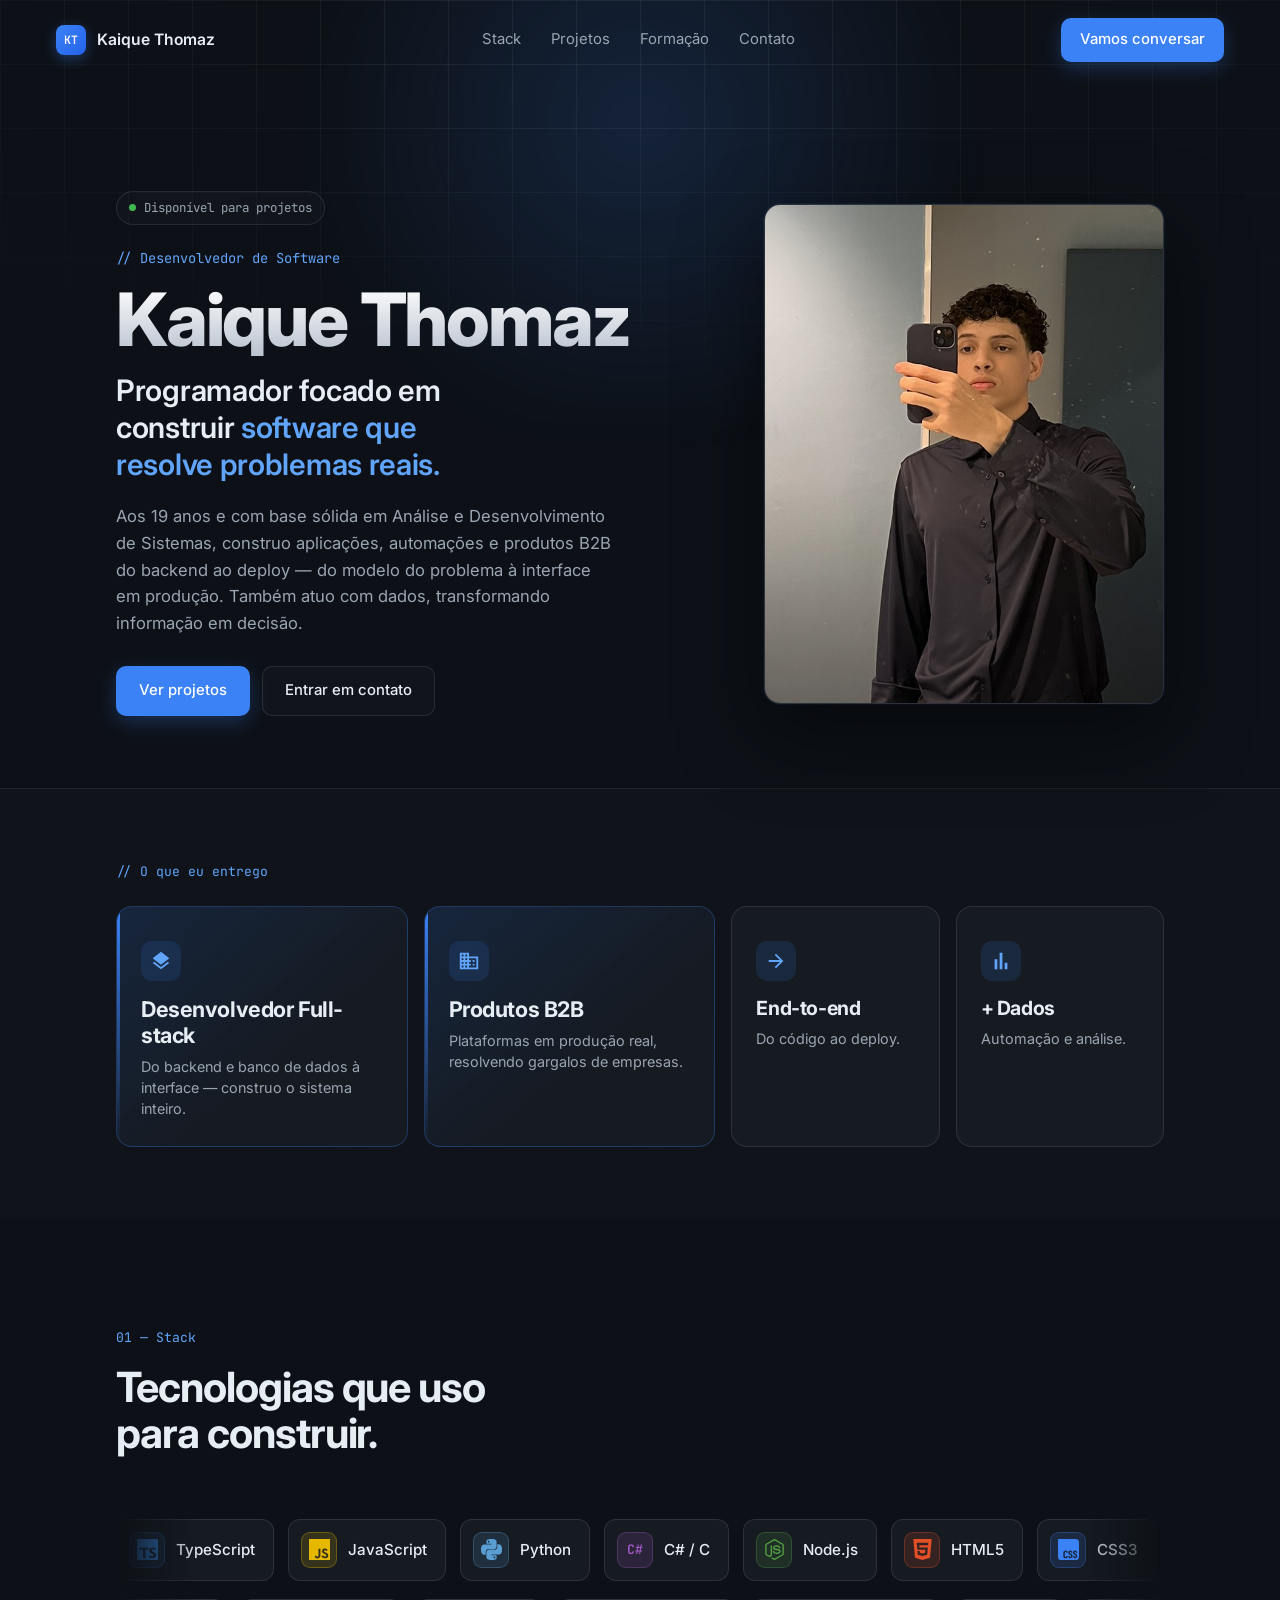
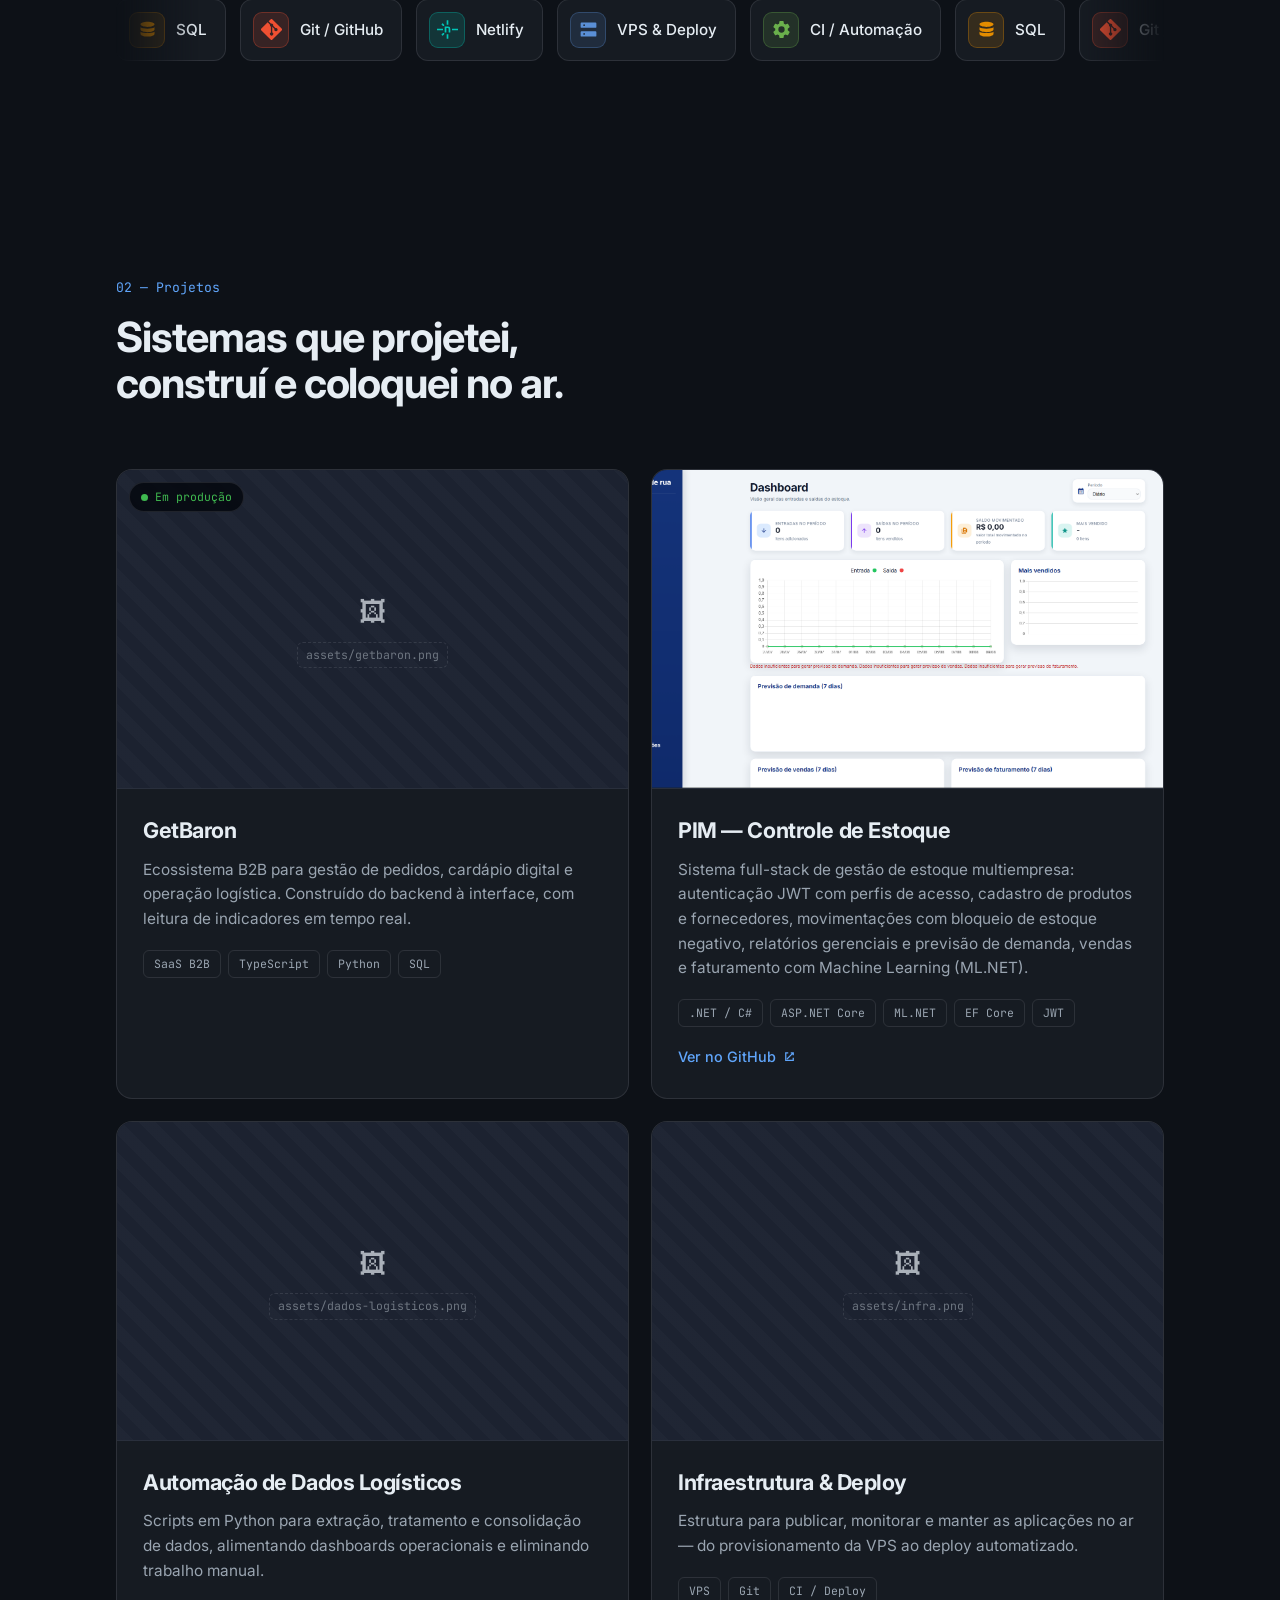
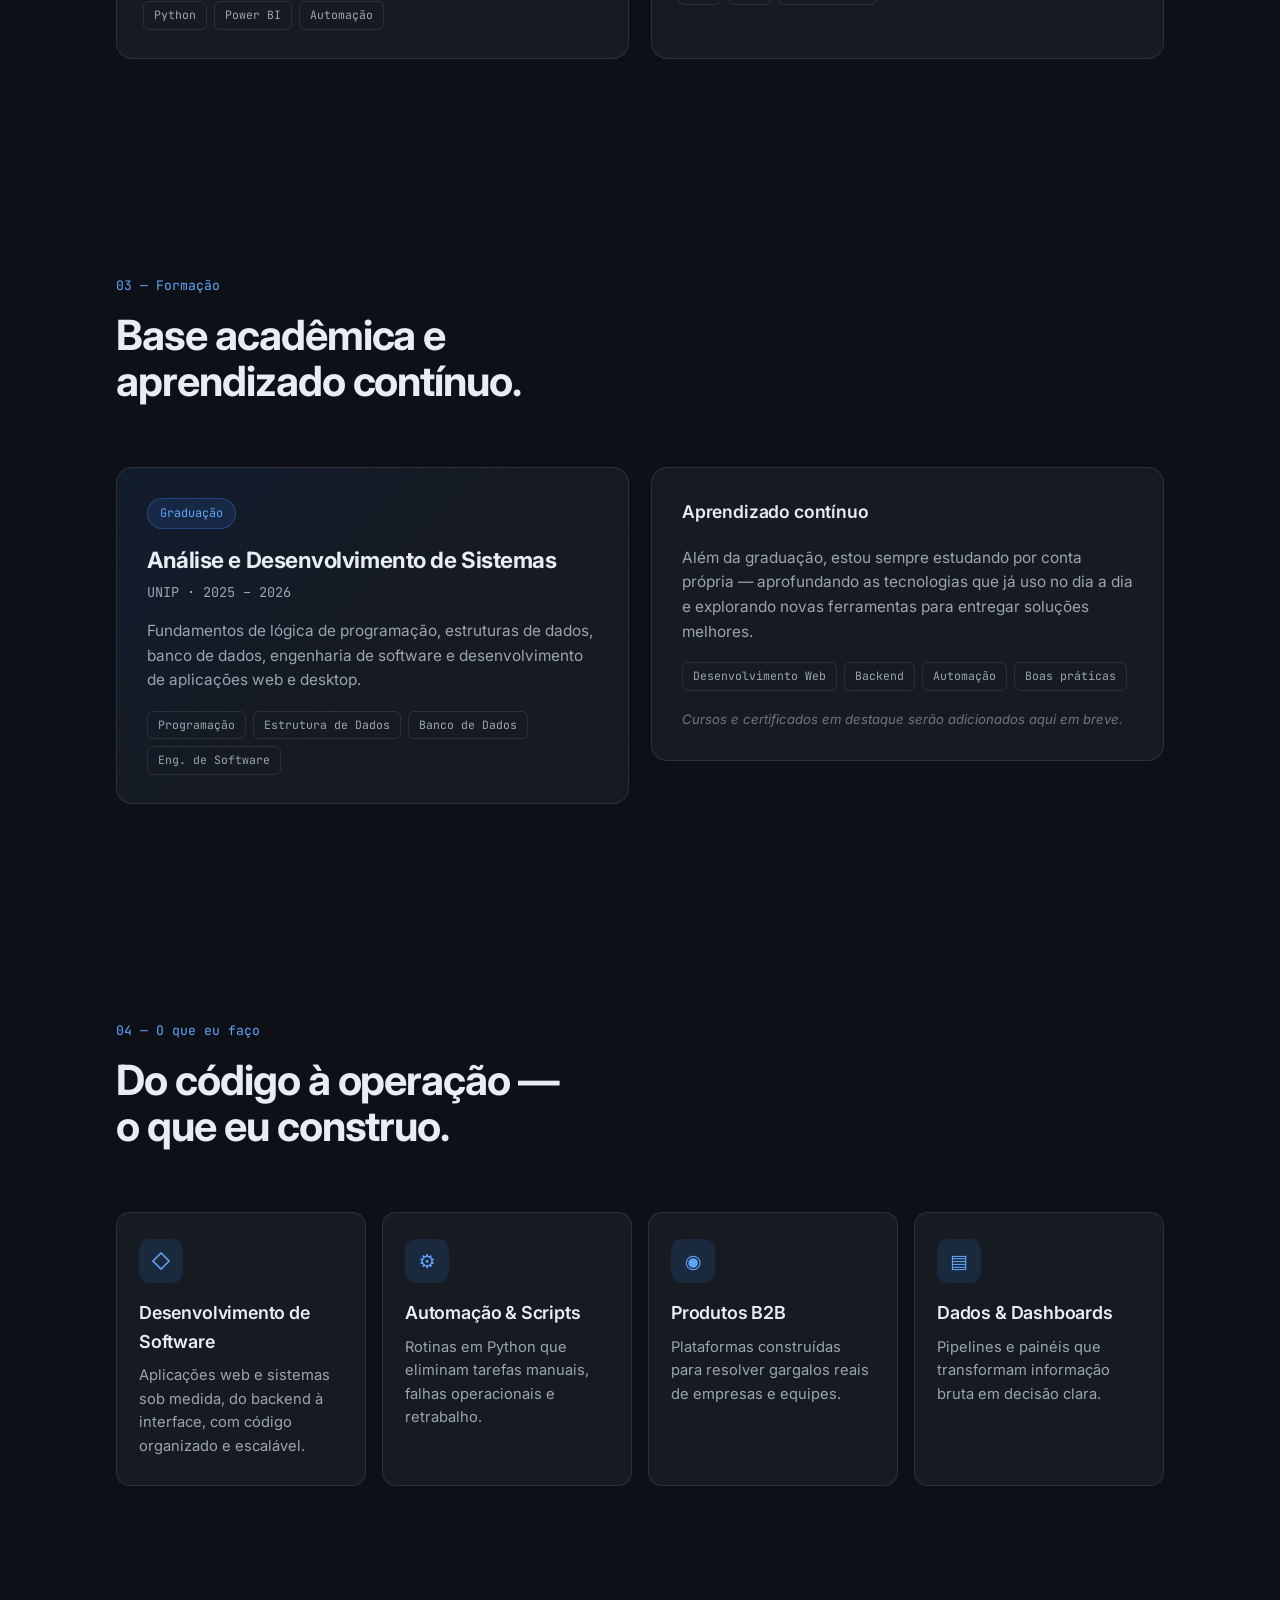
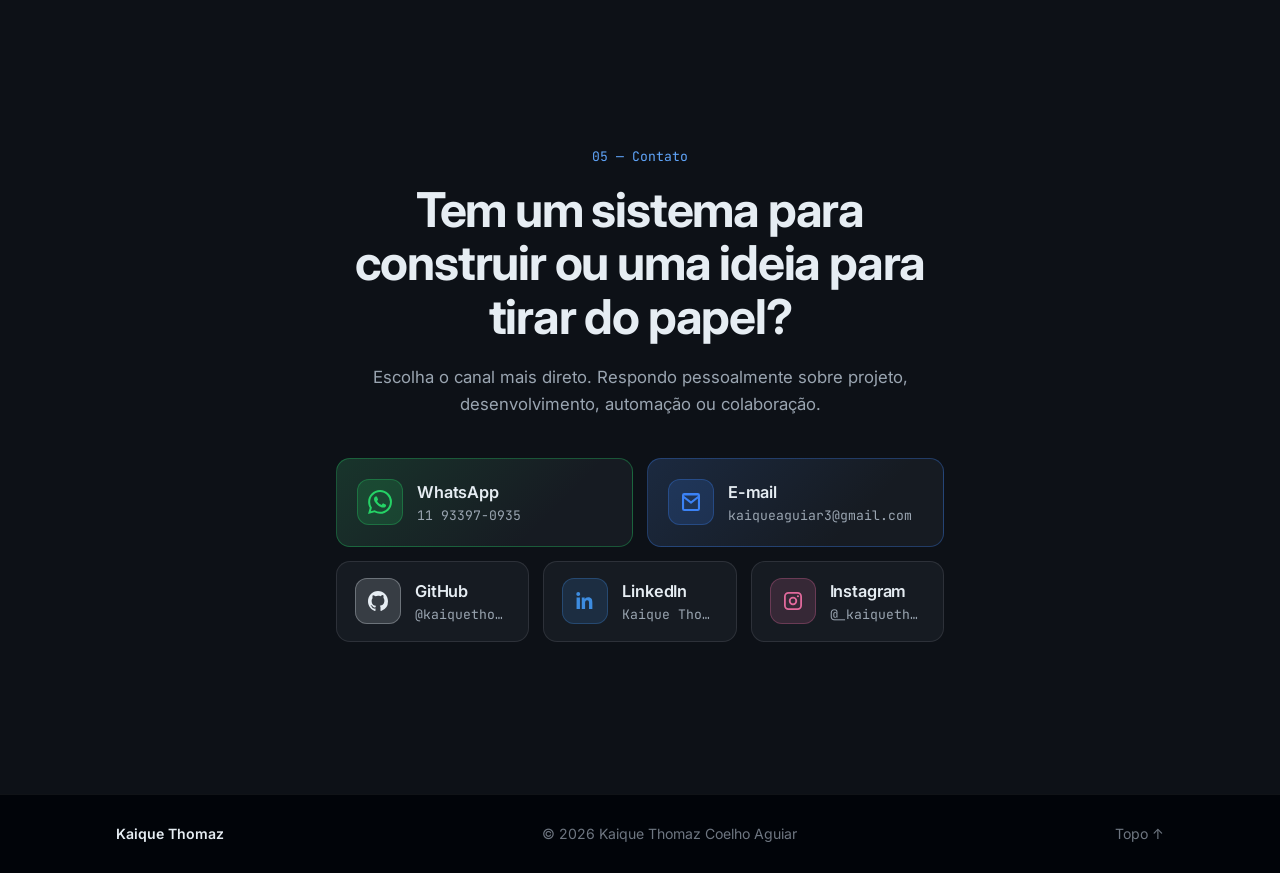
==== commit 9ad12cdd: "Adiciona projeto PIM (Controle de Estoque) com print e link do GitHub Substitui o card abstrato "Eng" ====
--- a/index.html
+++ b/index.html
@@ -14,12 +14,13 @@
     <link rel="icon" type="image/svg+xml" href="assets/favicon.svg" />
 
     <meta property="og:type" content="website" />
+    <meta property="og:url" content="https://kaiquethomaz.netlify.app/" />
     <meta property="og:title" content="Kaique Thomaz — Desenvolvedor de Software" />
     <meta
       property="og:description"
       content="Desenvolvedor de software: aplicações, automações e produtos B2B do backend ao deploy."
     />
-    <meta property="og:image" content="assets/og-image.png" />
+    <meta property="og:image" content="https://kaiquethomaz.netlify.app/assets/og-image.png" />
     <meta property="og:image:width" content="1200" />
     <meta property="og:image:height" content="630" />
     <meta name="twitter:card" content="summary_large_image" />
@@ -28,7 +29,7 @@
       name="twitter:description"
       content="Desenvolvedor de software: aplicações, automações e produtos B2B do backend ao deploy."
     />
-    <meta name="twitter:image" content="assets/og-image.png" />
+    <meta name="twitter:image" content="https://kaiquethomaz.netlify.app/assets/og-image.png" />
 
     <link rel="preconnect" href="https://fonts.googleapis.com" />
     <link rel="preconnect" href="https://fonts.gstatic.com" crossorigin />
@@ -197,21 +198,27 @@
               <div class="shot">
                 <div class="ph">
                   <span class="ph-ico" aria-hidden="true">&#128444;</span>
-                  <span class="ph-path">assets/engine-estoque.png</span>
+                  <span class="ph-path">assets/pim.png</span>
                 </div>
-                <img src="assets/engine-estoque.png" alt="Print da Engine de Estoque"
+                <img src="assets/pim.png" alt="Dashboard do PIM — sistema de controle de estoque"
                      loading="lazy" onerror="this.remove()" />
               </div>
               <div class="project-info">
-                <h3>Engine de Estoque</h3>
+                <h3>PIM — Controle de Estoque</h3>
                 <p>
-                  Módulo de backend com controle rigoroso de entradas, saídas e
-                  consistência de inventário, garantindo dados confiáveis para a
-                  operação.
+                  Sistema full-stack de gestão de estoque multiempresa:
+                  autenticação JWT com perfis de acesso, cadastro de produtos e
+                  fornecedores, movimentações com bloqueio de estoque negativo,
+                  relatórios gerenciais e previsão de demanda, vendas e
+                  faturamento com Machine Learning (ML.NET).
                 </p>
                 <ul class="card-tags">
-                  <li>Backend</li><li>SQL</li><li>Integridade</li>
+                  <li>.NET / C#</li><li>ASP.NET Core</li><li>ML.NET</li><li>EF Core</li><li>JWT</li>
                 </ul>
+                <a class="project-link" href="https://github.com/kaiquethomaz/PIM" target="_blank" rel="noreferrer">
+                  Ver no GitHub
+                  <svg viewBox="0 0 24 24" aria-hidden="true"><path d="M14 5h5v5h-2V8.41l-8.29 8.3-1.42-1.42 8.3-8.29H14V5Z M5 5h5v2H7v10h10v-3h2v5H5V5Z"/></svg>
+                </a>
               </div>
             </article>
 
--- a/styles.css
+++ b/styles.css
@@ -670,6 +670,25 @@
   border: 1px solid var(--border);
   border-radius: 6px;
 }
+.project-link {
+  display: inline-flex;
+  align-items: center;
+  gap: 6px;
+  margin-top: 18px;
+  font-size: 0.9rem;
+  font-weight: 500;
+  color: var(--accent-2);
+  transition: gap 0.25s var(--ease), color 0.25s var(--ease);
+}
+.project-link svg {
+  width: 15px;
+  height: 15px;
+  fill: currentColor;
+}
+.project-link:hover {
+  gap: 10px;
+  color: #93c5fd;
+}
 
 /* ---------------------------------------------------------------
    Formação
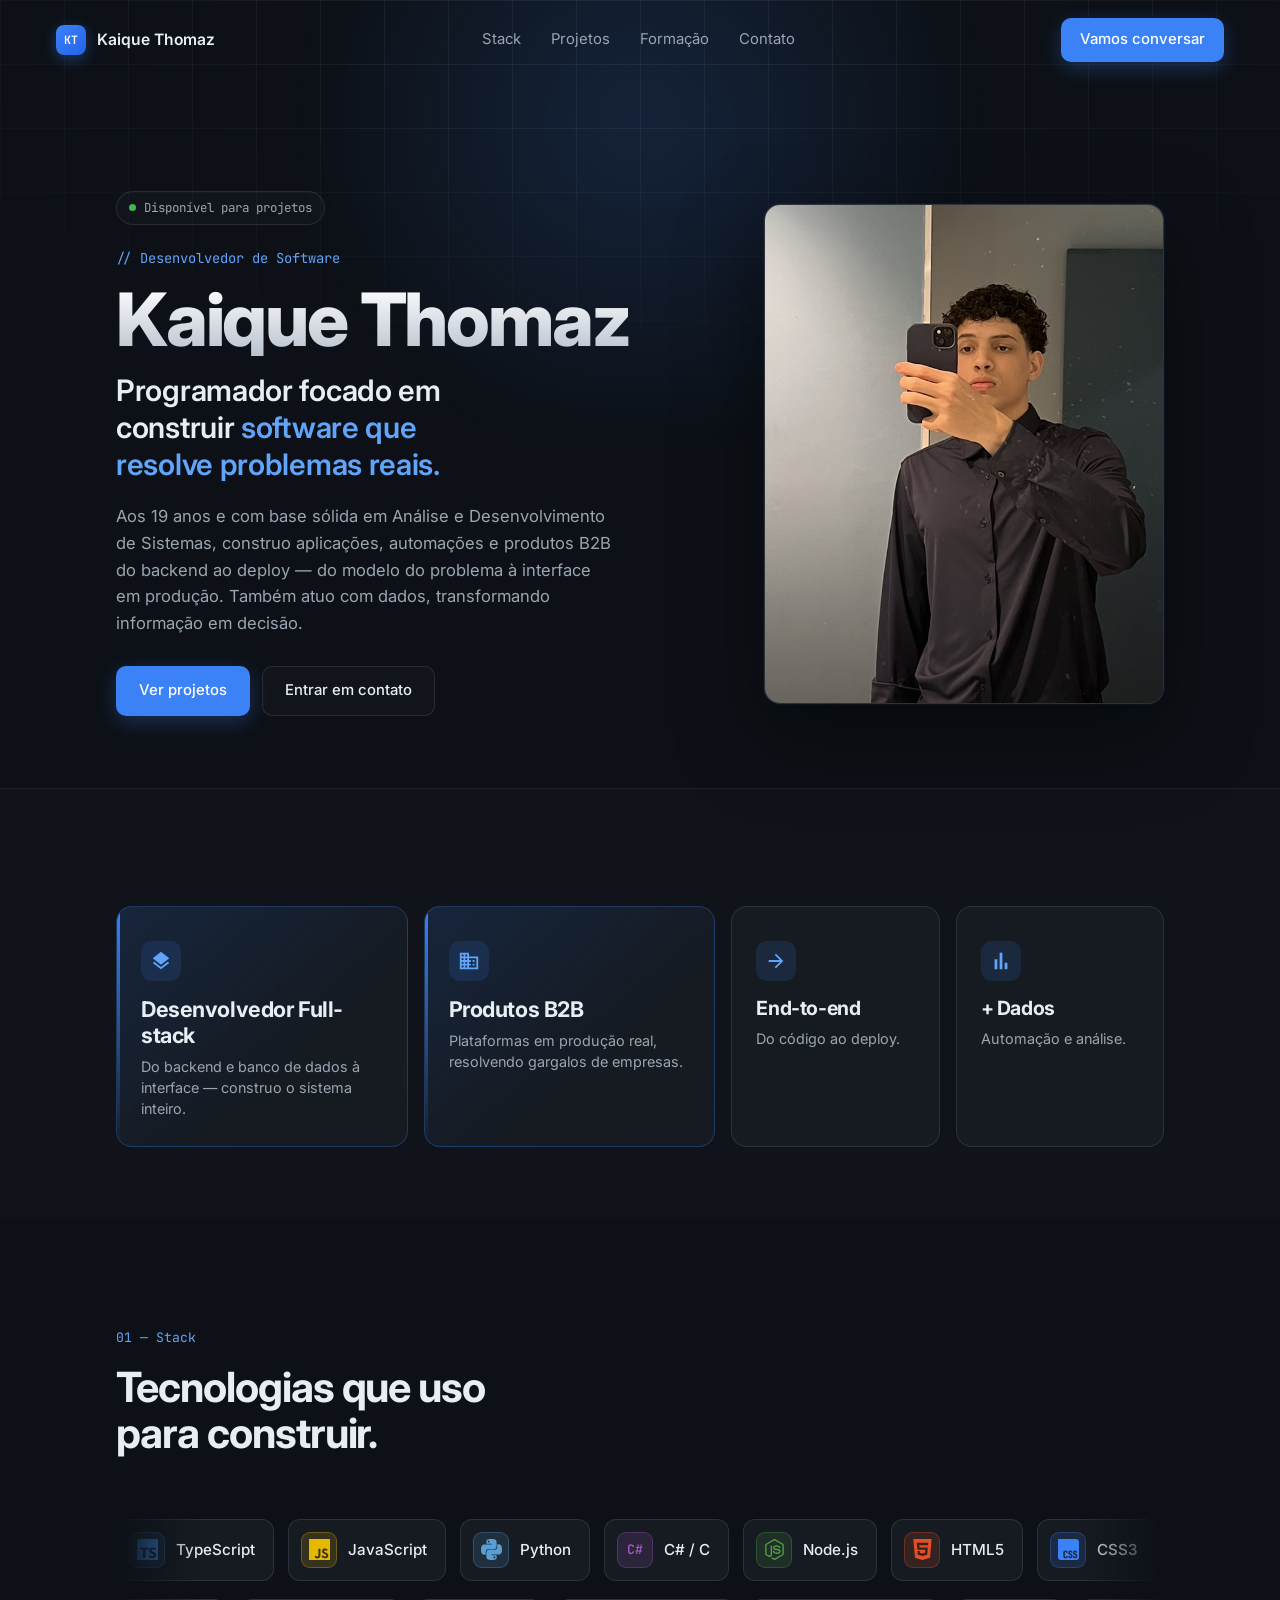
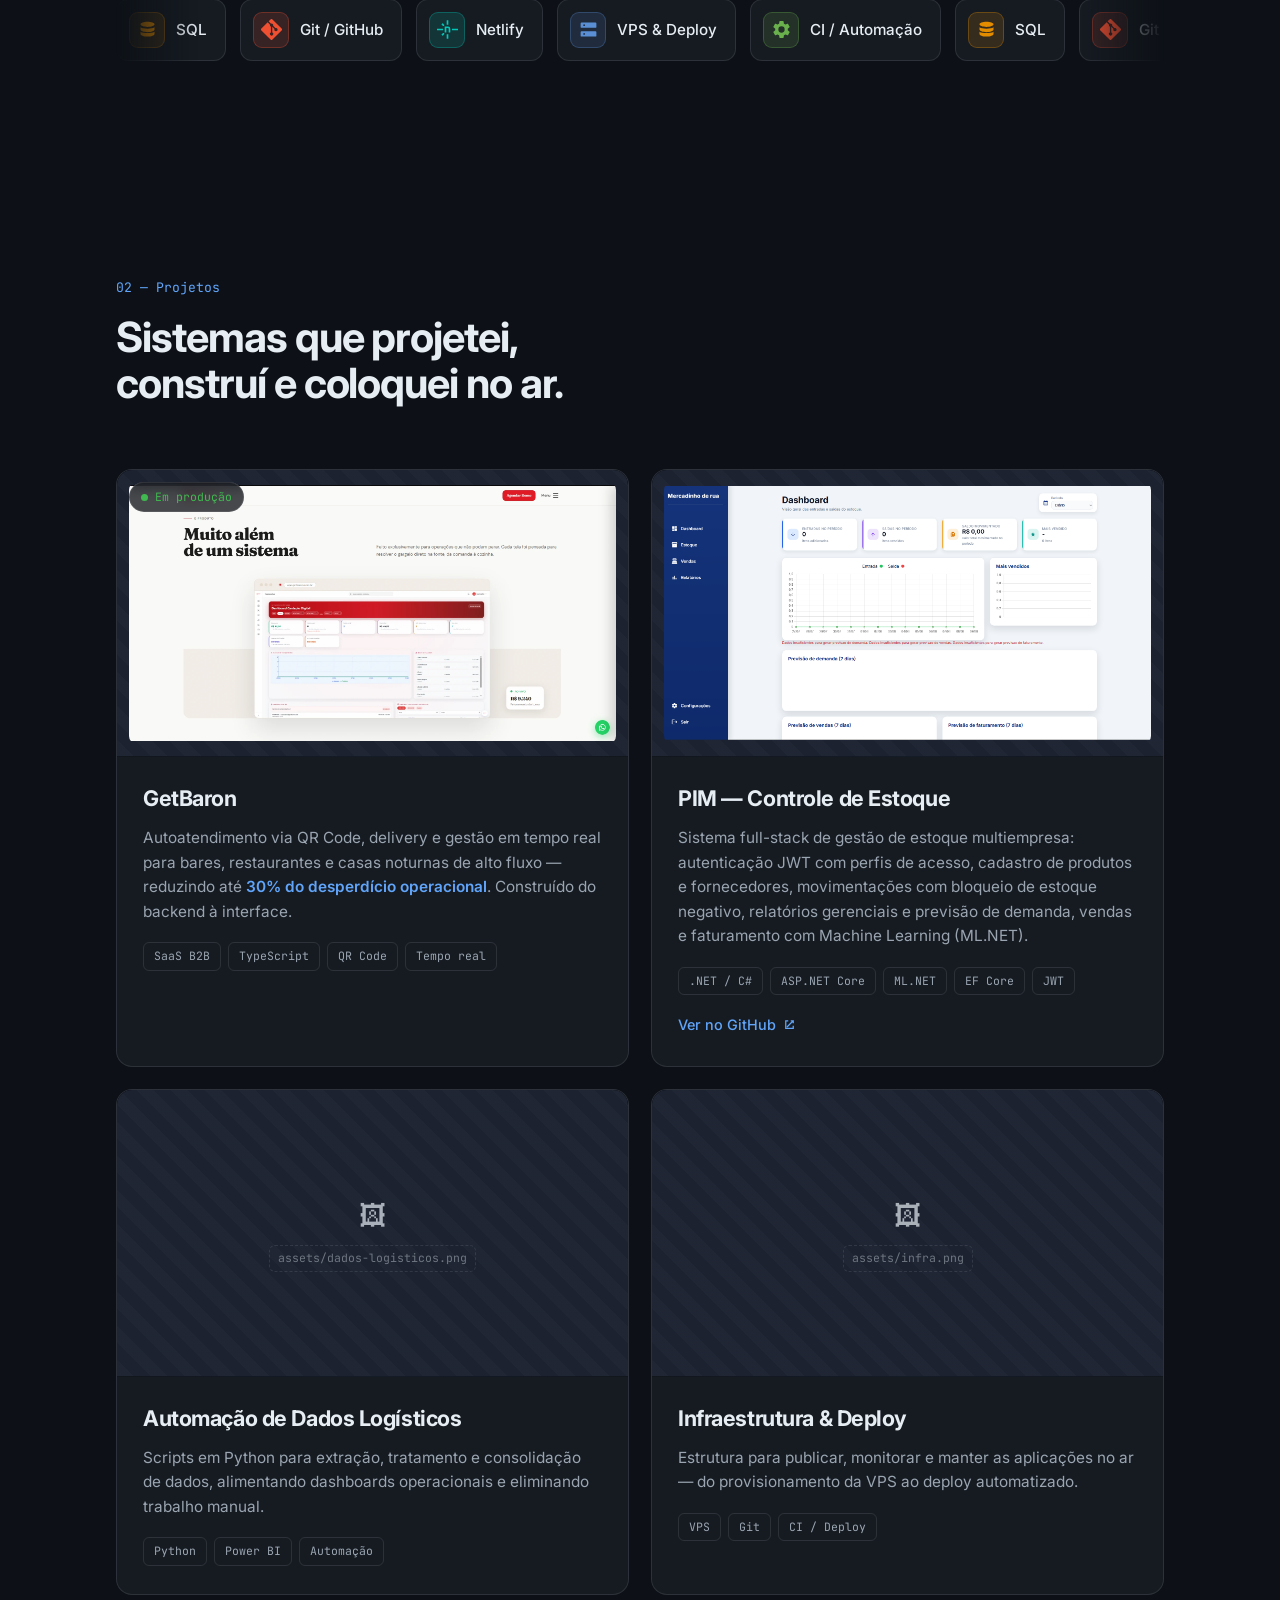
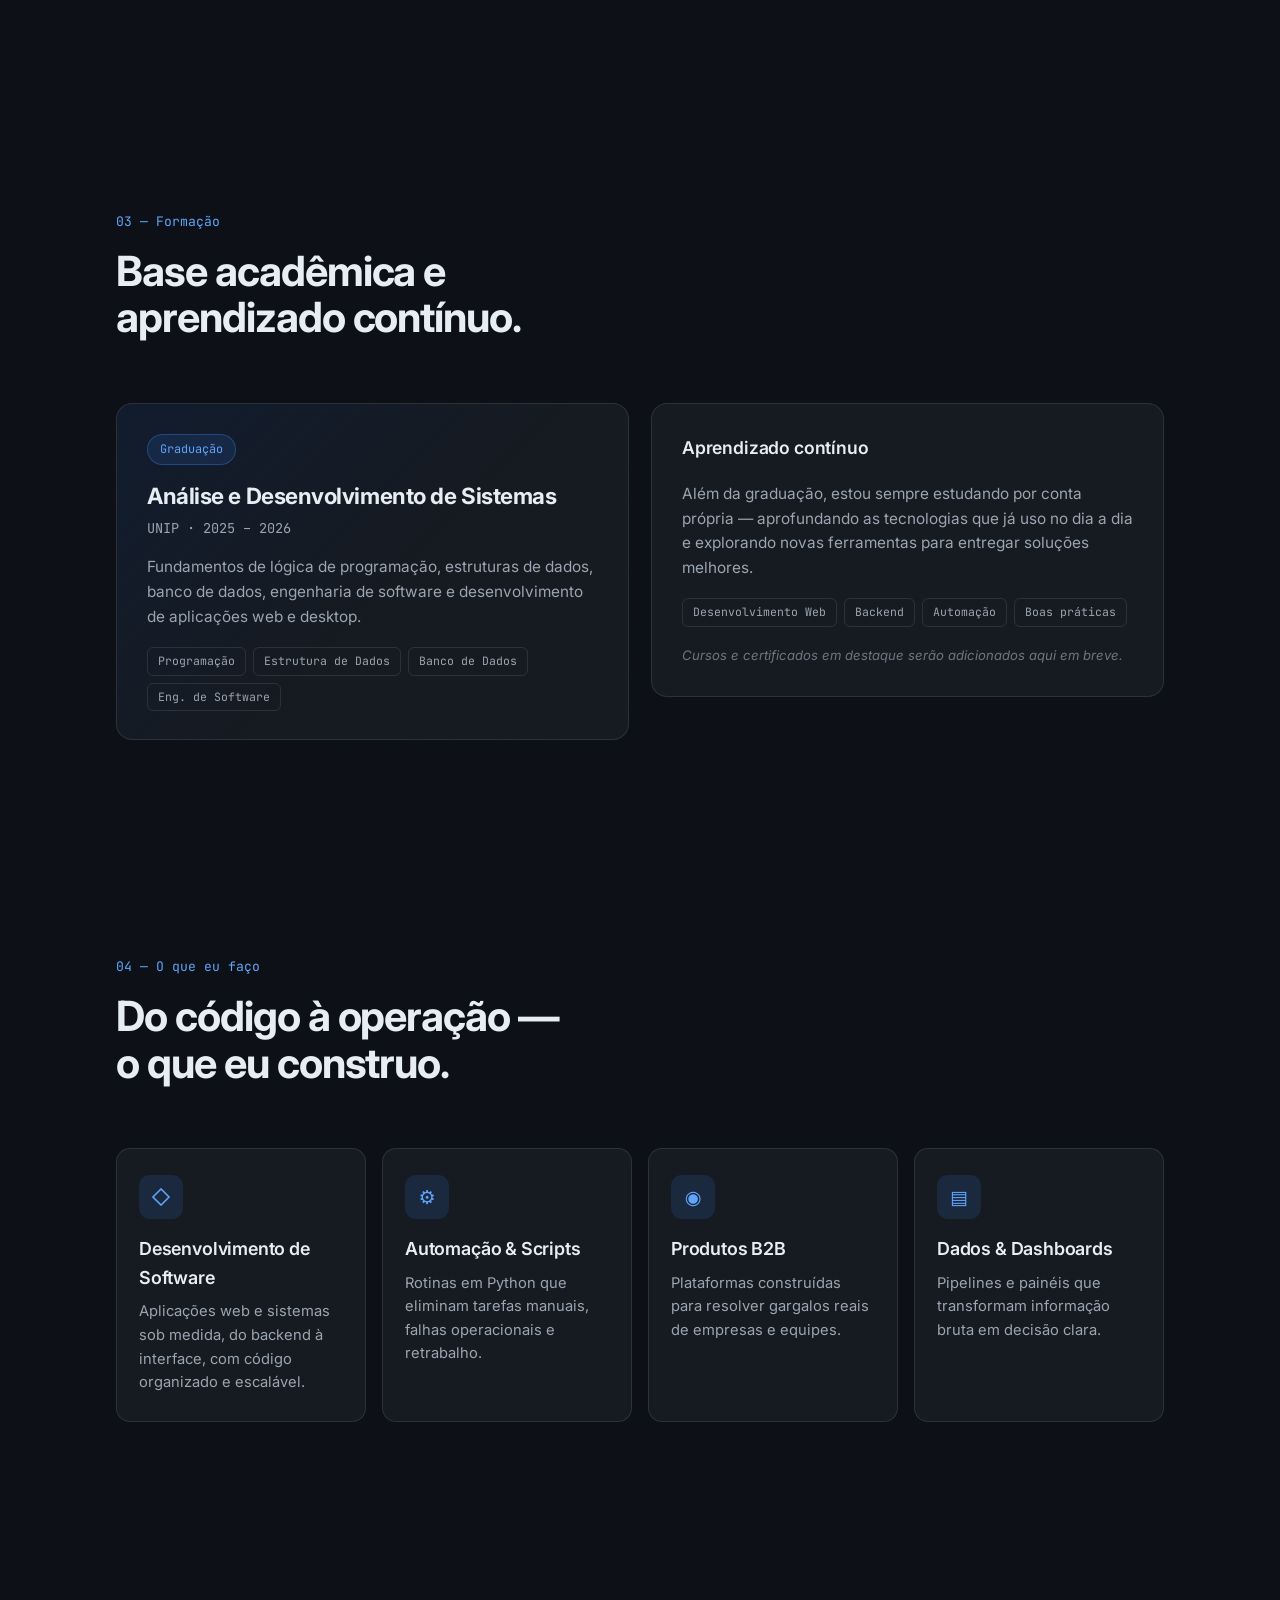
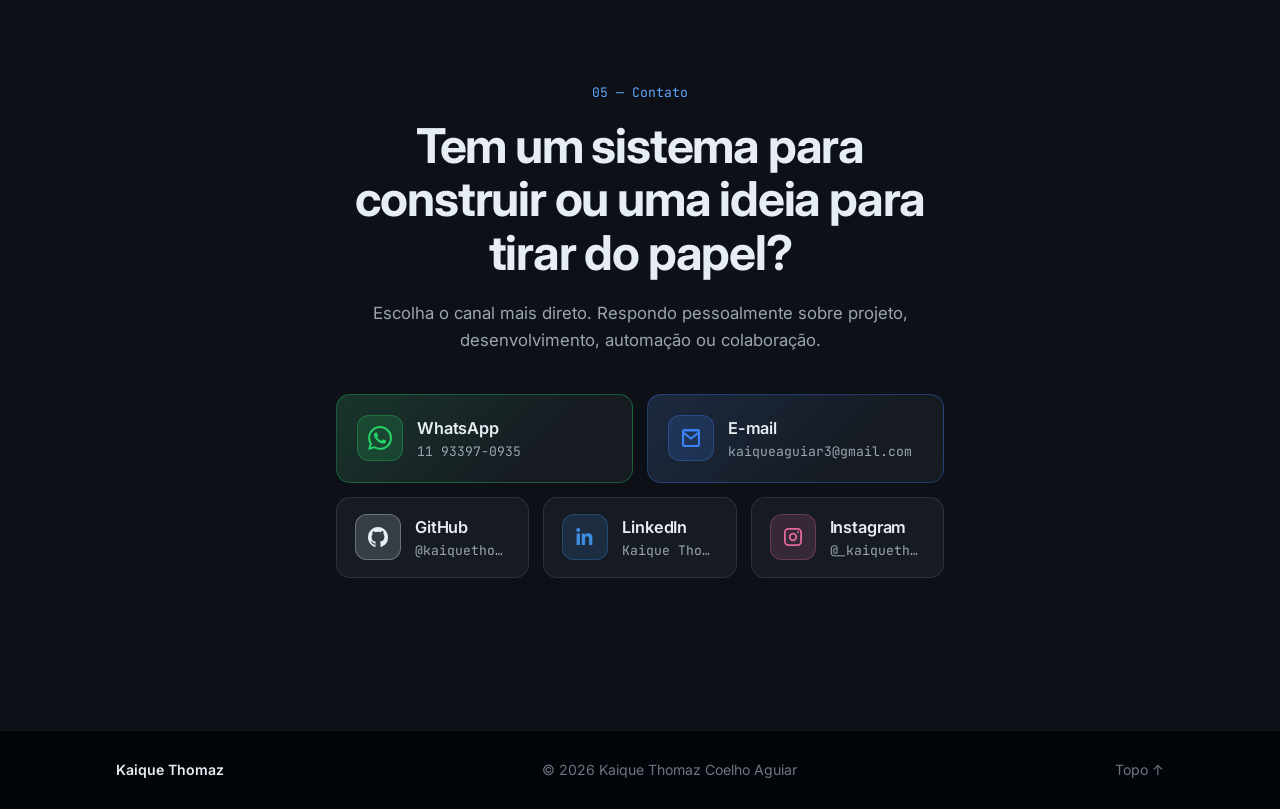
==== commit 9bbdf80a: "Adiciona screenshot e copy real do GetBaron Card do GetBaron com imagem da plataforma, descrição do " ====
--- a/index.html
+++ b/index.html
@@ -183,12 +183,13 @@
               <div class="project-info">
                 <h3>GetBaron</h3>
                 <p>
-                  Ecossistema B2B para gestão de pedidos, cardápio digital e
-                  operação logística. Construído do backend à interface, com
-                  leitura de indicadores em tempo real.
+                  Autoatendimento via QR Code, delivery e gestão em tempo real
+                  para bares, restaurantes e casas noturnas de alto fluxo —
+                  reduzindo até <strong>30% do desperdício operacional</strong>.
+                  Construído do backend à interface.
                 </p>
                 <ul class="card-tags">
-                  <li>SaaS B2B</li><li>TypeScript</li><li>Python</li><li>SQL</li>
+                  <li>SaaS B2B</li><li>TypeScript</li><li>QR Code</li><li>Tempo real</li>
                 </ul>
               </div>
             </article>
--- a/styles.css
+++ b/styles.css
@@ -606,22 +606,25 @@
 }
 .shot {
   position: relative;
-  aspect-ratio: 16 / 10;
+  aspect-ratio: 16 / 9;
   overflow: hidden;
   border-bottom: 1px solid var(--border-soft);
-  background: var(--surface-2);
+  background:
+    radial-gradient(120% 120% at 50% 0%, rgba(59, 130, 246, 0.08), transparent 60%),
+    var(--bg-2);
 }
 .shot img {
   position: absolute;
-  inset: 0;
+  inset: 12px;
   z-index: 2;
-  width: 100%;
-  height: 100%;
-  object-fit: cover;
+  width: calc(100% - 24px);
+  height: calc(100% - 24px);
+  object-fit: contain;
+  border-radius: 8px;
   transition: transform 0.5s var(--ease);
 }
 .project:hover .shot img {
-  transform: scale(1.04);
+  transform: scale(1.02);
 }
 .shot-badge {
   position: absolute;
@@ -653,6 +656,10 @@
   margin: 0 0 18px;
   color: var(--muted);
   font-size: 0.96rem;
+}
+.project-info p strong {
+  color: var(--accent-2);
+  font-weight: 600;
 }
 .card-tags {
   display: flex;
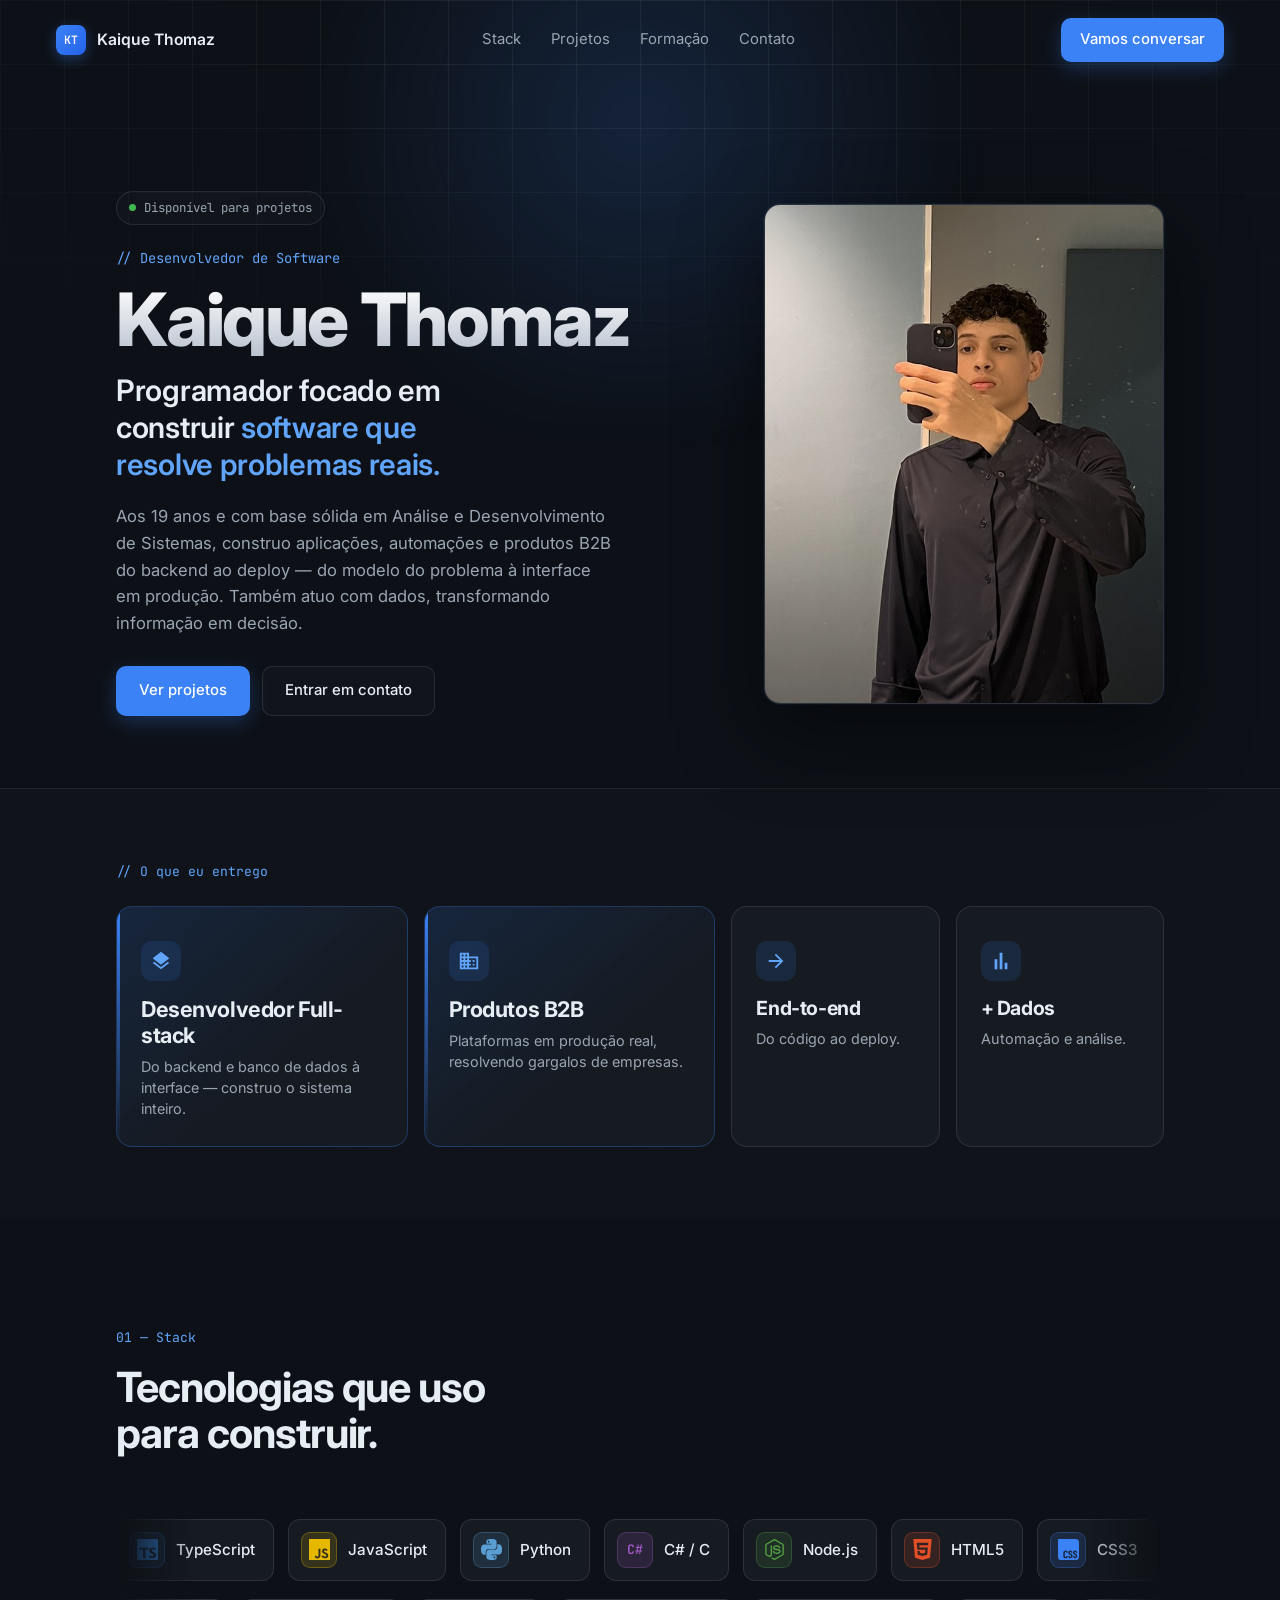
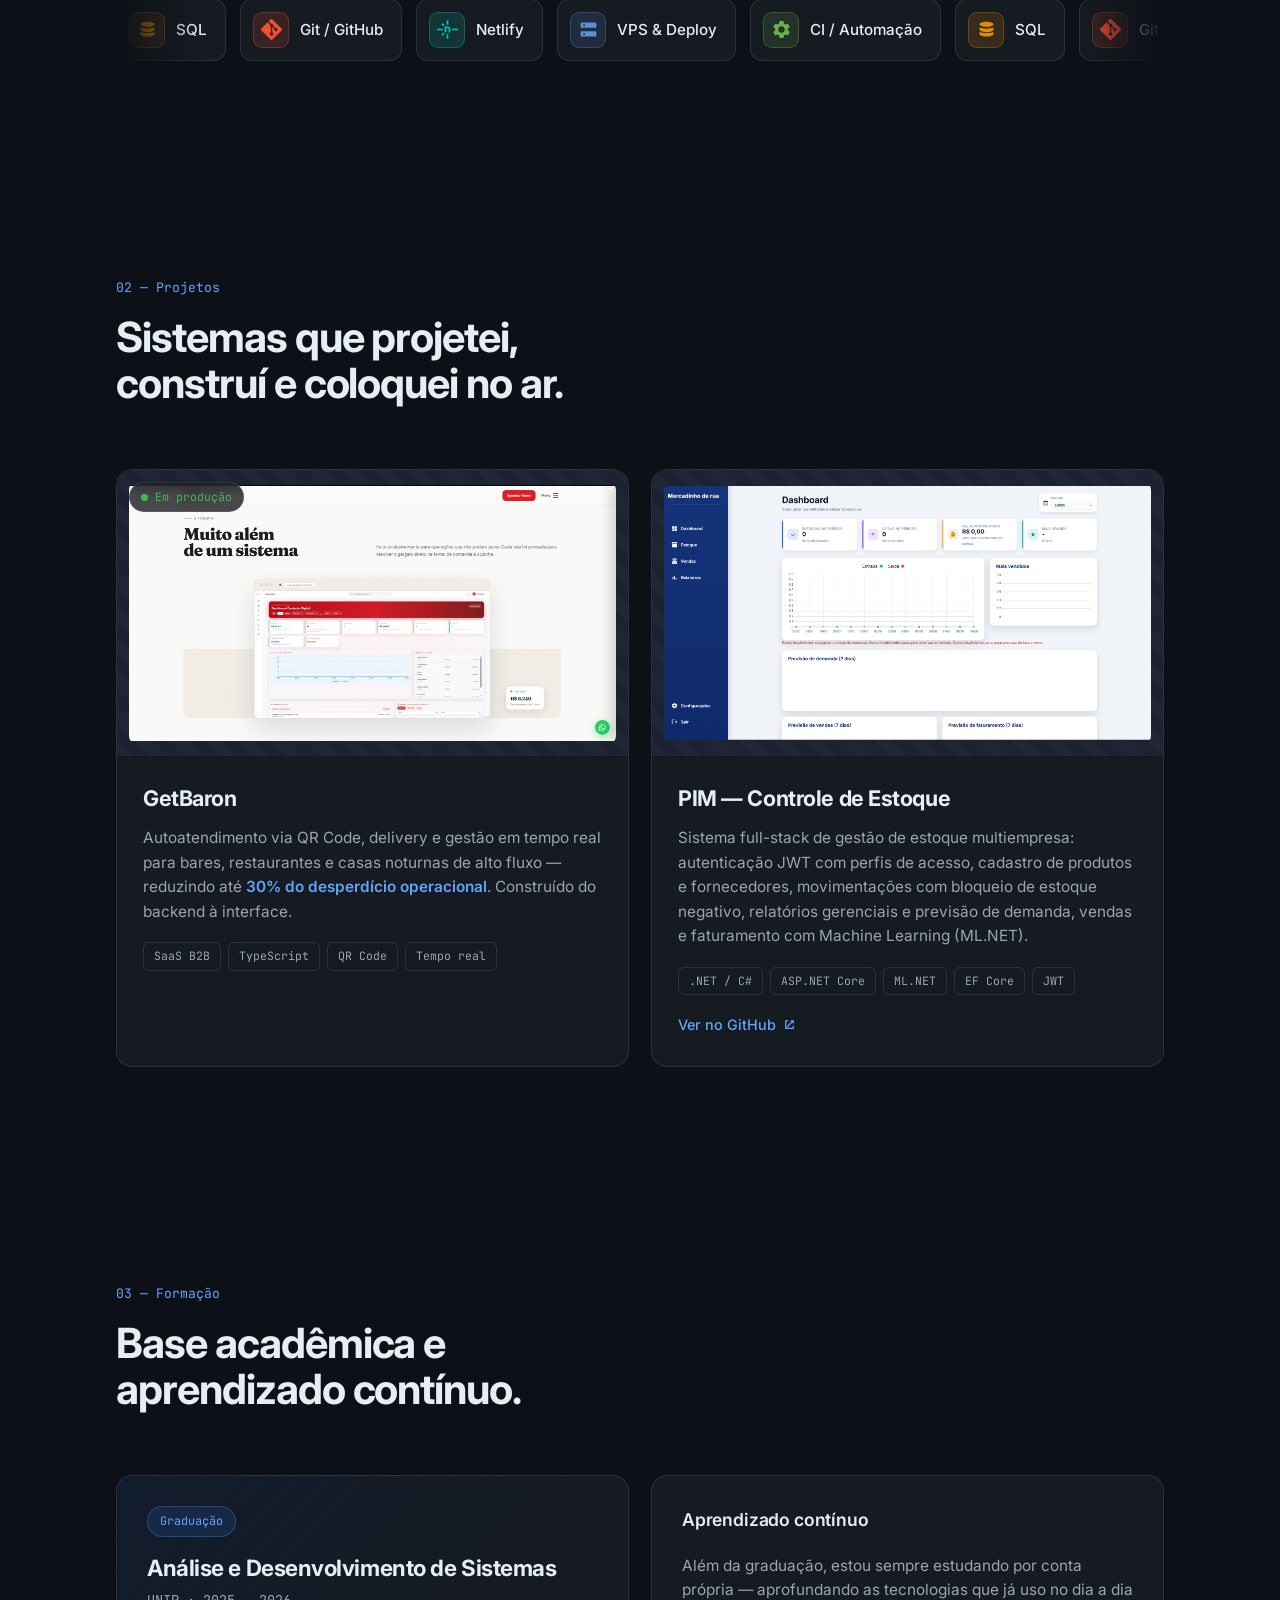
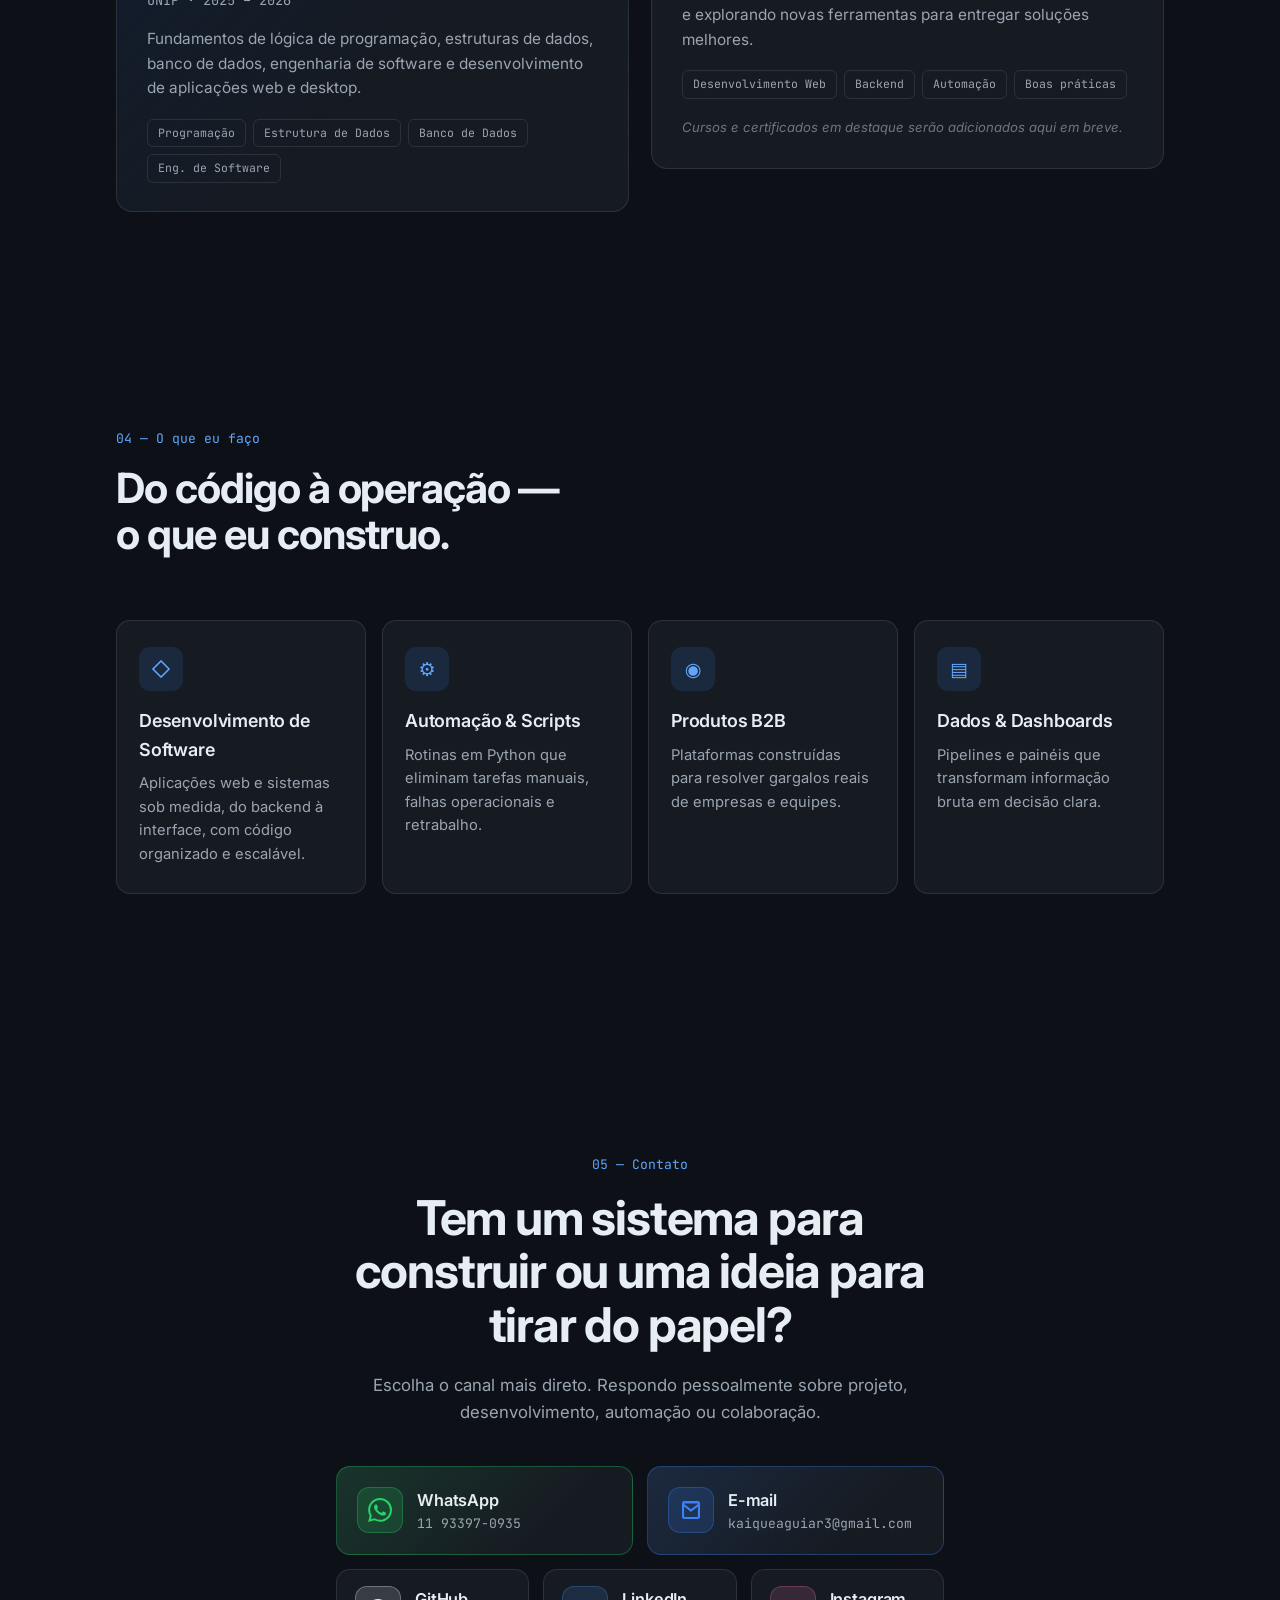
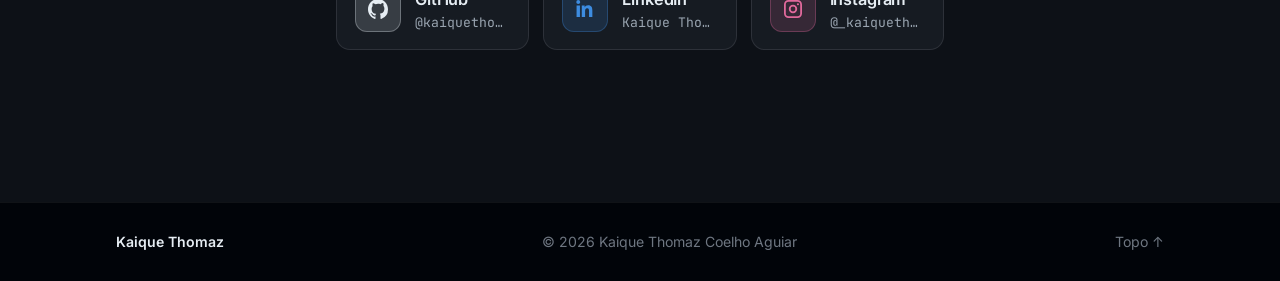
==== commit 5ee39ae5: "Remove cards de projeto placeholder (Automação de Dados e Infra) Mantém só os projetos reais com ima" ====
--- a/index.html
+++ b/index.html
@@ -222,51 +222,6 @@
                 </a>
               </div>
             </article>
-
-            <article class="project reveal">
-              <!-- PRINT: coloque assets/dados-logisticos.png -->
-              <div class="shot">
-                <div class="ph">
-                  <span class="ph-ico" aria-hidden="true">&#128444;</span>
-                  <span class="ph-path">assets/dados-logisticos.png</span>
-                </div>
-                <img src="assets/dados-logisticos.png" alt="Print da automação de dados"
-                     loading="lazy" onerror="this.remove()" />
-              </div>
-              <div class="project-info">
-                <h3>Automação de Dados Logísticos</h3>
-                <p>
-                  Scripts em Python para extração, tratamento e consolidação de
-                  dados, alimentando dashboards operacionais e eliminando trabalho
-                  manual.
-                </p>
-                <ul class="card-tags">
-                  <li>Python</li><li>Power BI</li><li>Automação</li>
-                </ul>
-              </div>
-            </article>
-
-            <article class="project reveal">
-              <!-- PRINT: coloque assets/infra.png -->
-              <div class="shot">
-                <div class="ph">
-                  <span class="ph-ico" aria-hidden="true">&#128444;</span>
-                  <span class="ph-path">assets/infra.png</span>
-                </div>
-                <img src="assets/infra.png" alt="Print de infraestrutura e deploy"
-                     loading="lazy" onerror="this.remove()" />
-              </div>
-              <div class="project-info">
-                <h3>Infraestrutura &amp; Deploy</h3>
-                <p>
-                  Estrutura para publicar, monitorar e manter as aplicações no ar —
-                  do provisionamento da VPS ao deploy automatizado.
-                </p>
-                <ul class="card-tags">
-                  <li>VPS</li><li>Git</li><li>CI / Deploy</li>
-                </ul>
-              </div>
-            </article>
           </div>
         </div>
       </section>
